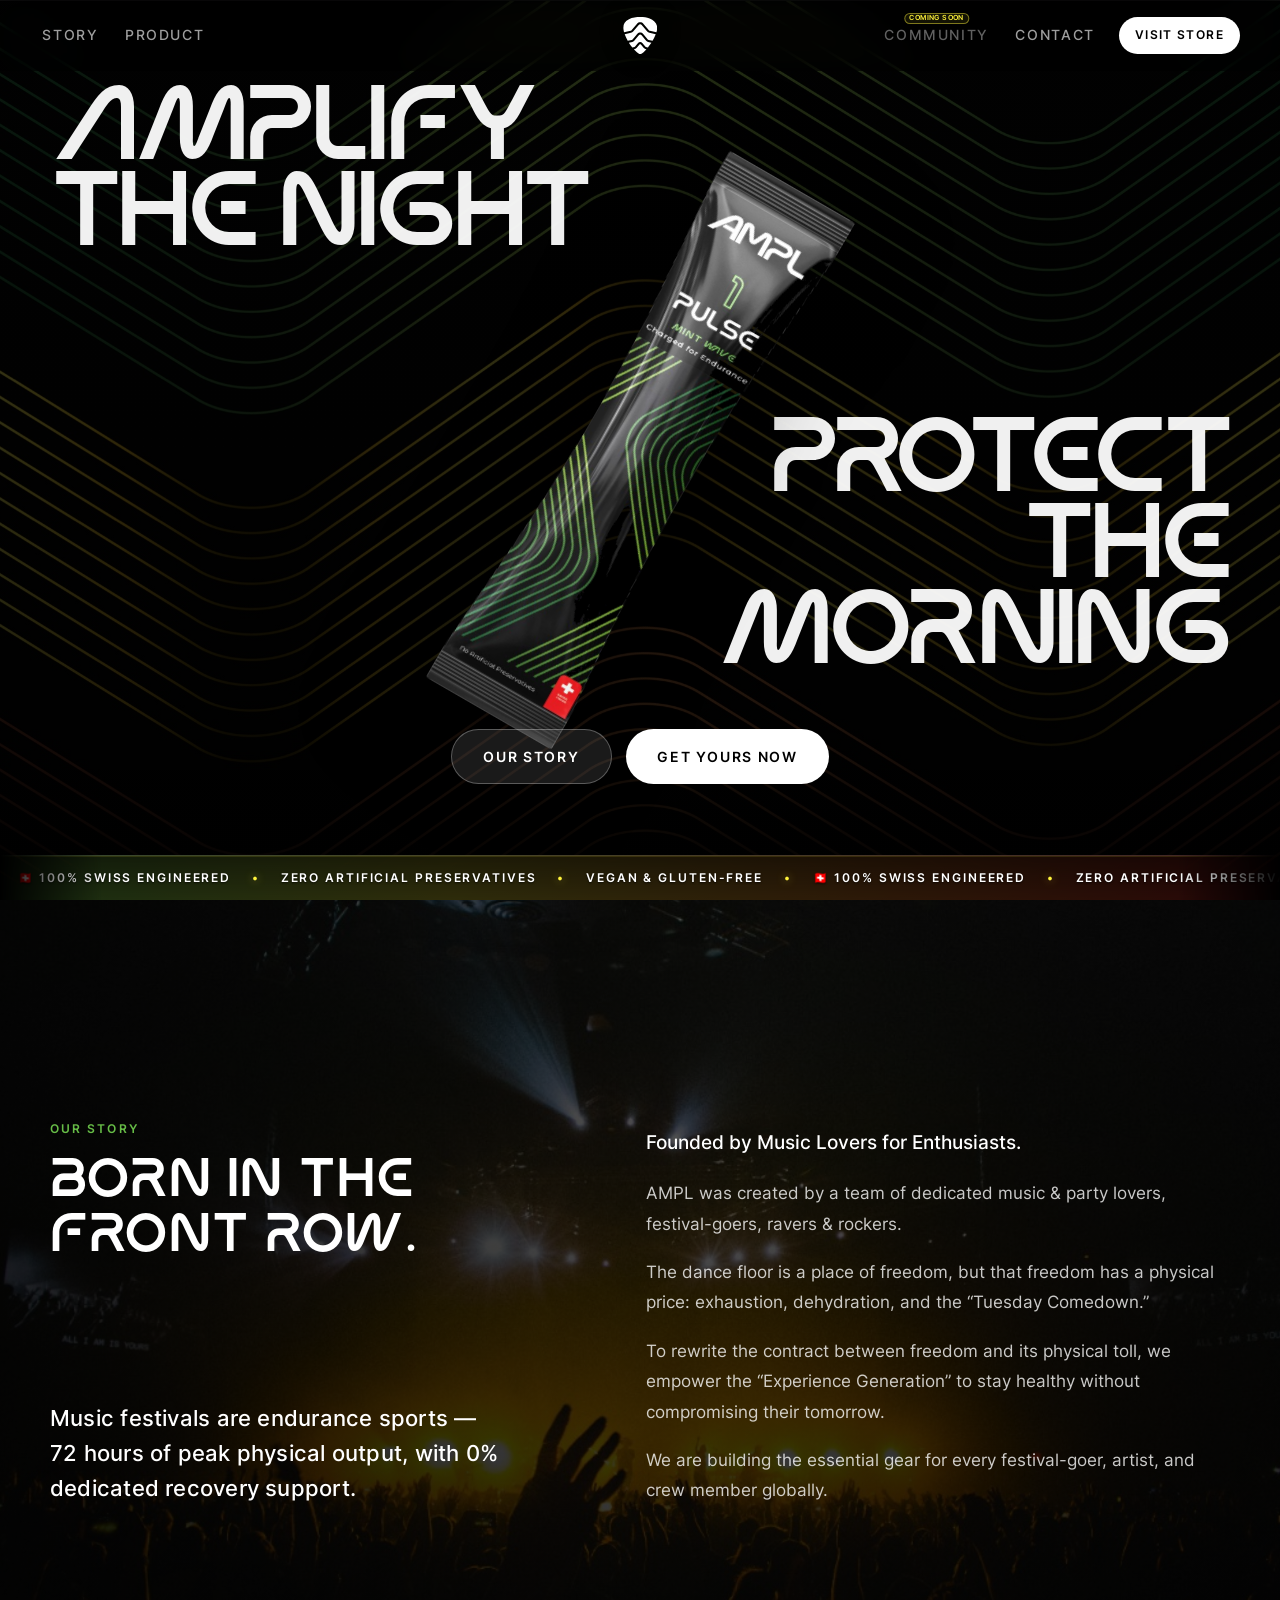
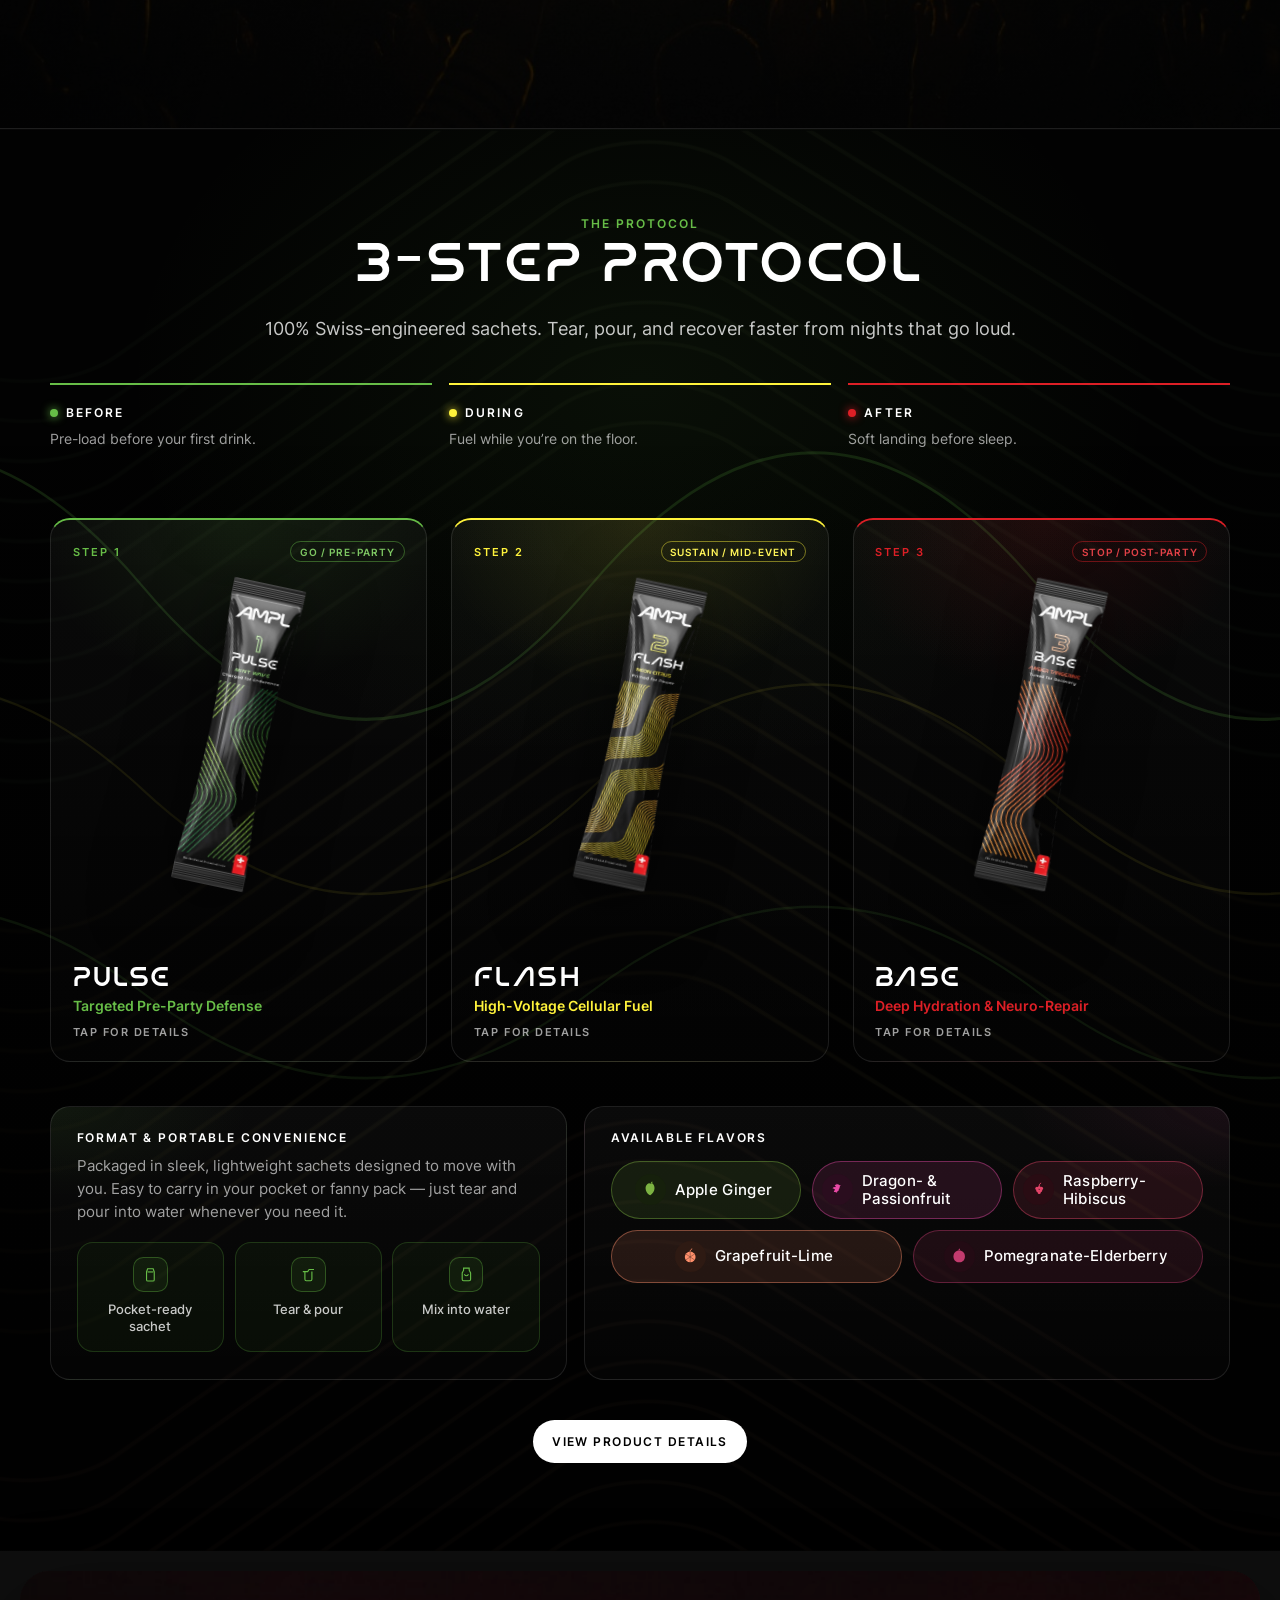
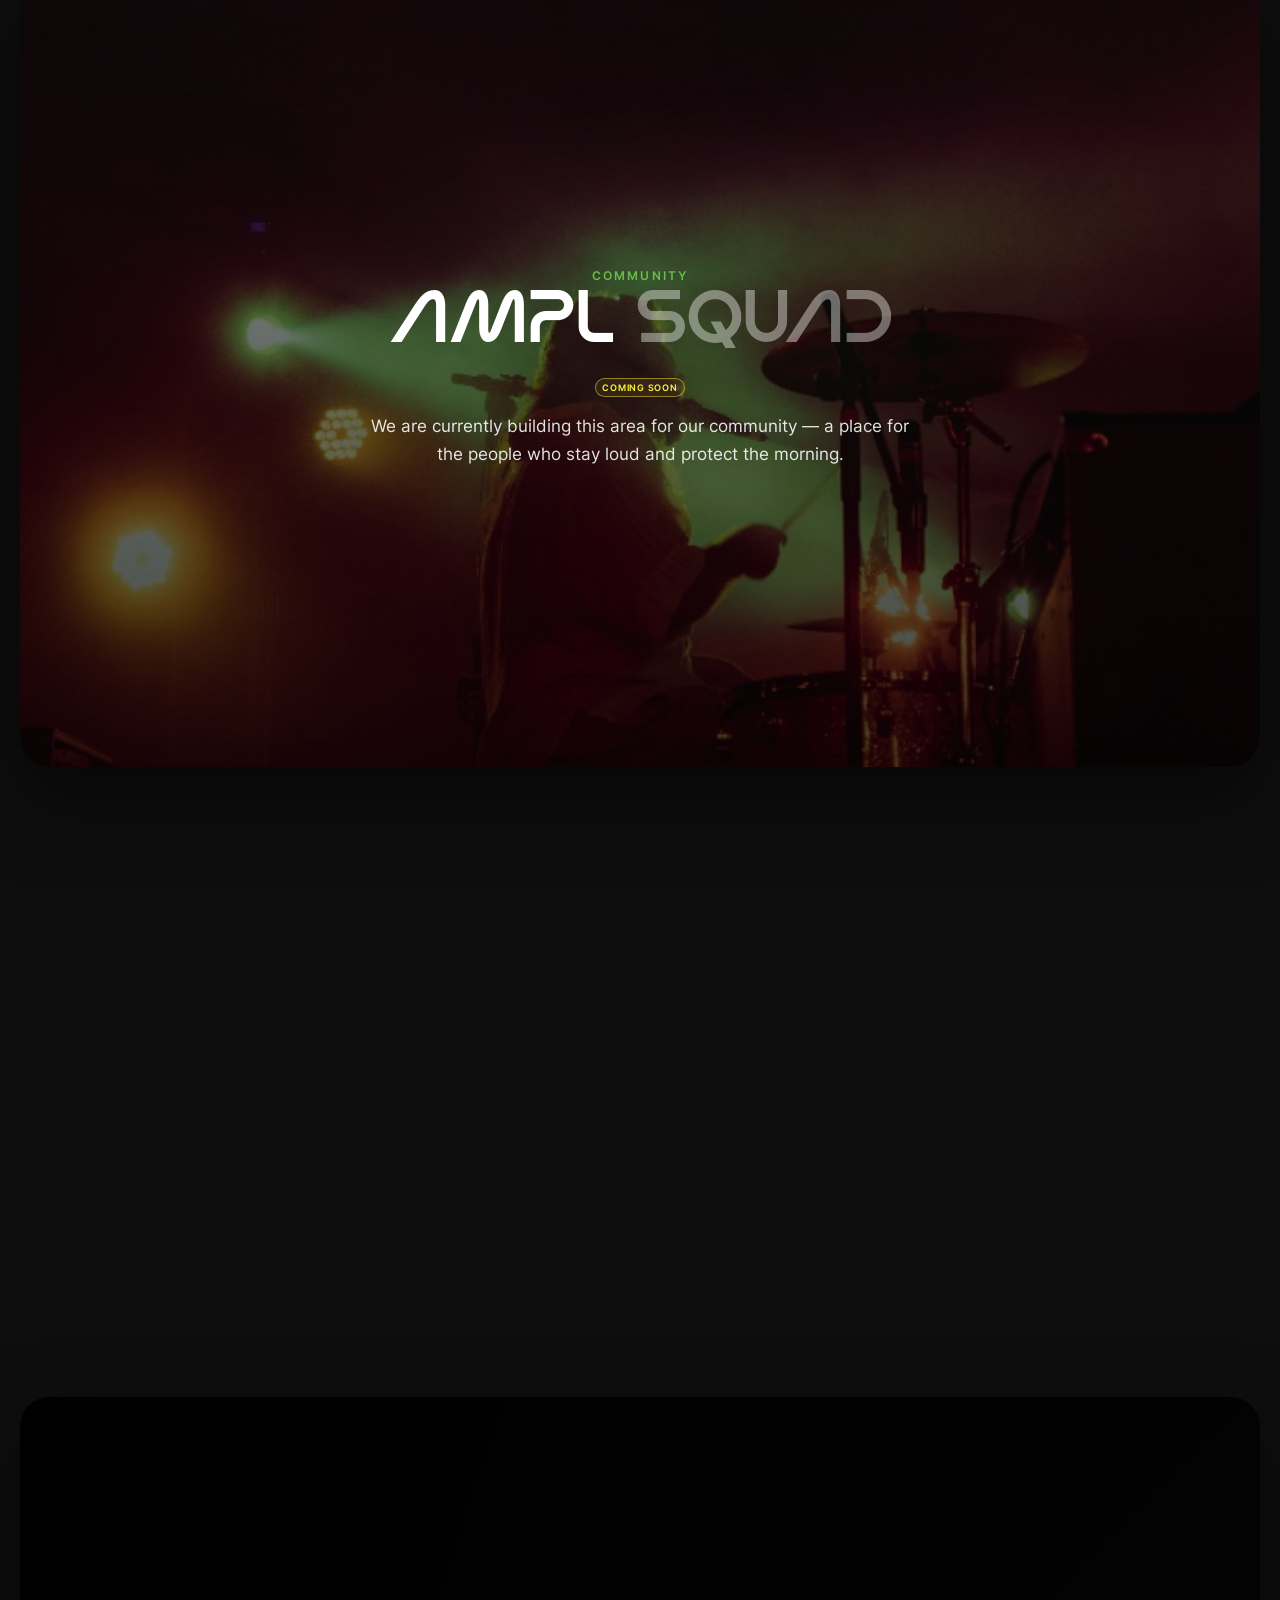
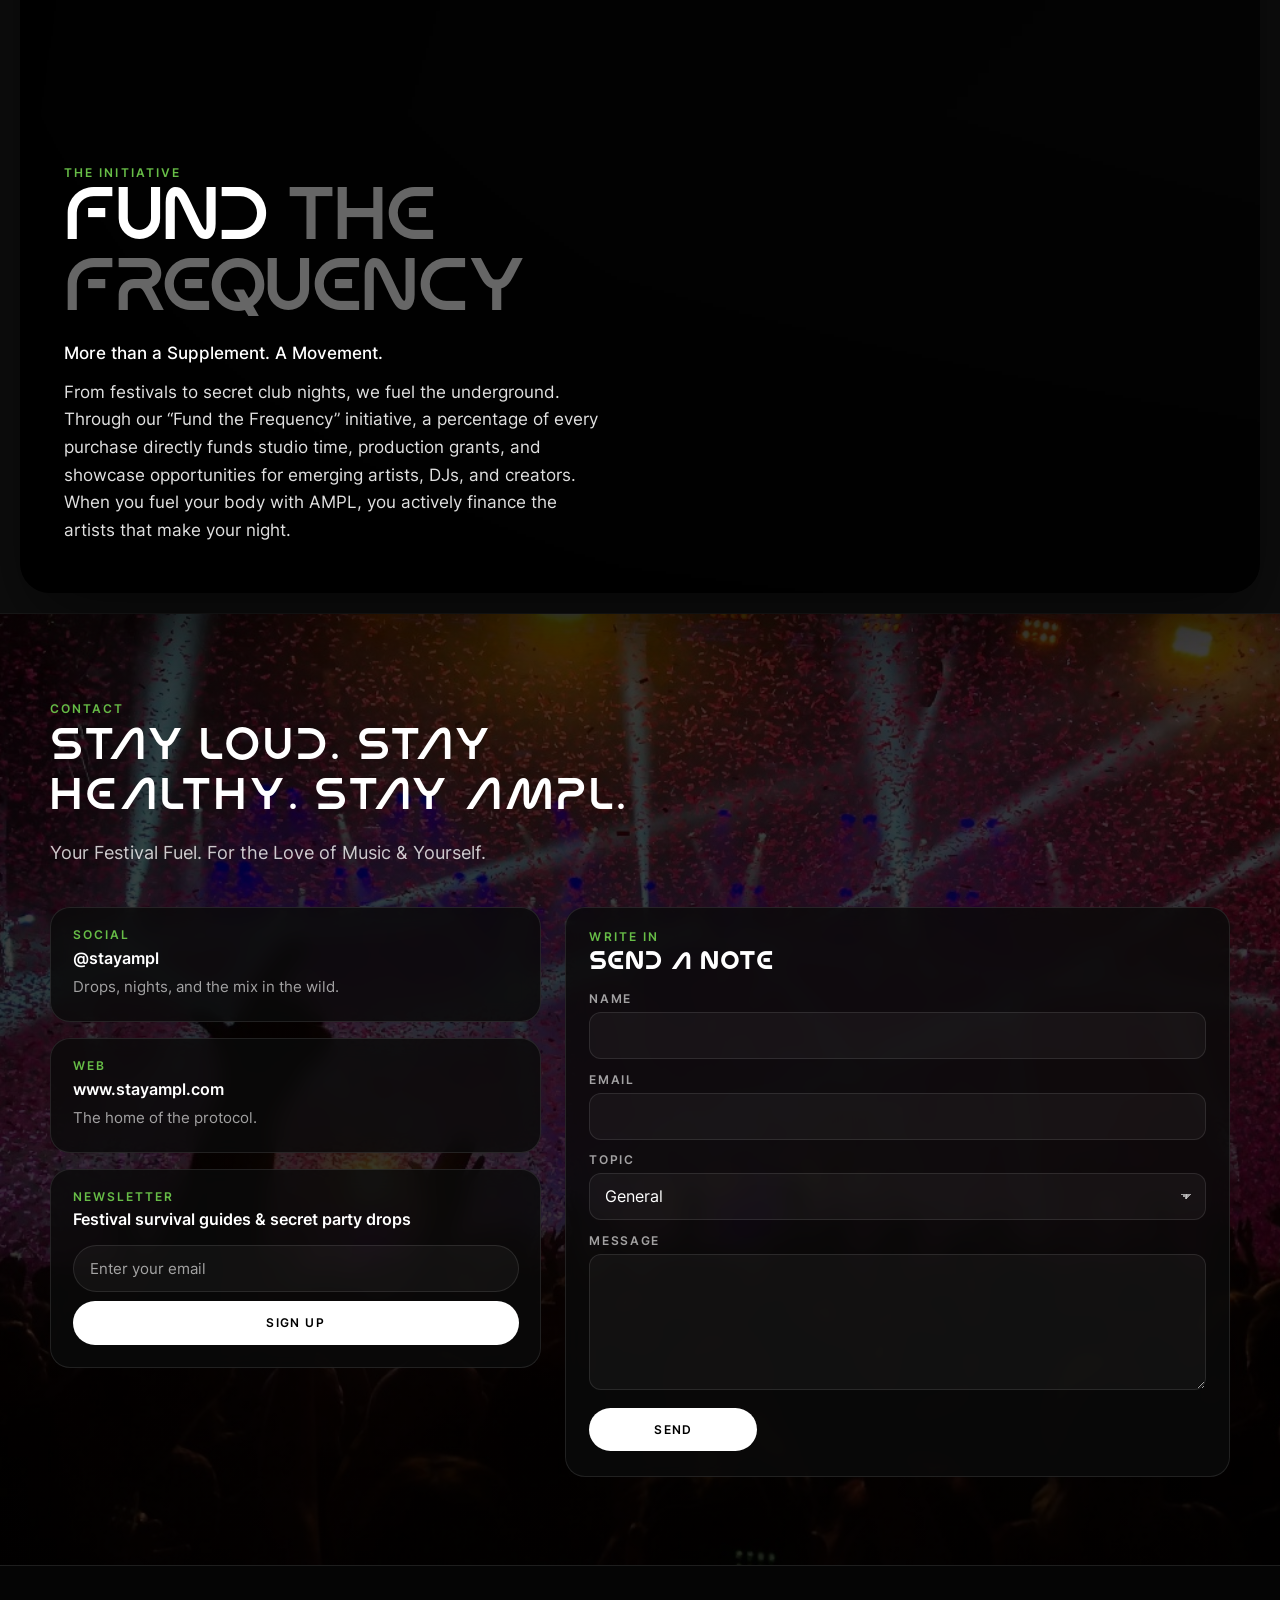
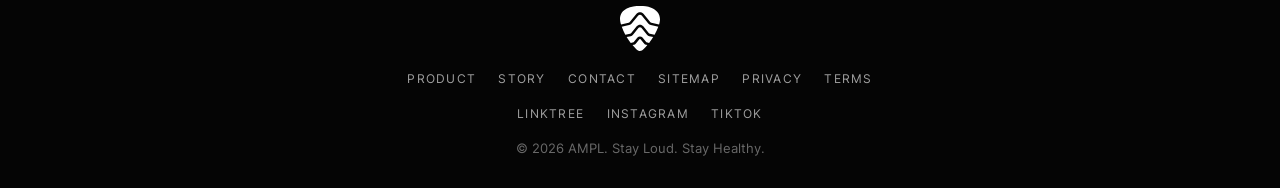
==== index.html @ 62b037e4 "Ship homepage polish: sticky Community/Fund cards, protocol tap-flip, and contact type fixes. Adds c" ====
<!DOCTYPE html>
<html lang="en">
  <head>
    <meta charset="UTF-8" />
    <meta name="viewport" content="width=device-width, initial-scale=1" />
    <title>AMPL — Stay Loud. Stay Healthy.</title>
    <meta
      name="description"
      content="AMPL — Stay Loud. Stay Healthy. Enjoy the Moment, Protect Your Morning. Functional recovery for nights that go loud."
    />
    <link rel="icon" href="images/logomark-white.svg" type="image/svg+xml" />
    <link rel="stylesheet" href="css/style.css?v=story-taller" />
  </head>
  <body>
    <a class="skip-link" href="#main">Skip to content</a>

    <header class="site-header">
      <div class="nav-shell">
        <a class="nav-logo" href="index.html" aria-label="AMPL home">
          <img src="images/logomark-white.svg" alt="AMPL" width="40" height="40" />
        </a>

        <button
          class="nav-toggle"
          type="button"
          aria-expanded="false"
          aria-controls="site-nav"
          aria-label="Open menu"
        >
          <span></span>
          <span></span>
        </button>

        <nav id="site-nav" class="site-nav" aria-label="Primary">
          <div class="nav-group nav-group-left">
            <a class="nav-link" href="index.html#story">Story</a>
            <a class="nav-link" href="product.html">Product</a>
          </div>
          <div class="nav-group nav-group-right">
            <span class="nav-link is-disabled" aria-disabled="true" title="Coming soon">
              <span class="tag-soon">Coming soon</span>
              Community
            </span>
            <a class="nav-link" href="#contact">Contact</a>
            <a class="nav-cta" href="product.html">Visit Store</a>
          </div>
        </nav>
      </div>
    </header>

    <main id="main">
      <section class="hero" aria-labelledby="hero-title">
        <div class="hero-bg" aria-hidden="true"></div>
        <h1 id="hero-title" class="hero-type">
          <span class="hero-type-tl">
            <span>Amplify</span>
            <span>the night</span>
          </span>
          <span class="hero-type-br">
            <span>Protect</span>
            <span>the</span>
            <span>morning</span>
          </span>
        </h1>
        <div class="hero-visual" aria-hidden="true">
          <div class="hero-sachet-stack">
            <img
              class="hero-sachet is-active"
              src="images/hero-kv.png"
              alt=""
              width="223"
              height="938"
            />
            <img
              class="hero-sachet"
              src="images/hero-kv2.png"
              alt=""
              width="231"
              height="959"
            />
            <img
              class="hero-sachet"
              src="images/hero-kv3.png"
              alt=""
              width="232"
              height="964"
            />
          </div>
        </div>
        <div class="hero-inner">
          <div class="hero-content">
            <div class="hero-actions">
              <a class="btn btn-ghost" href="#story">Our story</a>
              <a class="btn btn-primary" href="product.html">Get yours now</a>
            </div>
          </div>
        </div>
        <div class="hero-marquee">
          <p class="visually-hidden">100% Swiss Engineered, Zero artificial preservatives, Vegan &amp; Gluten-Free.</p>
          <div class="hero-marquee-track" aria-hidden="true">
            <div class="hero-marquee-group">
              <span>🇨🇭 100% Swiss Engineered</span><span class="hero-marquee-dot">•</span>
              <span>Zero artificial preservatives</span><span class="hero-marquee-dot">•</span>
              <span>Vegan &amp; Gluten-Free</span><span class="hero-marquee-dot">•</span>
              <span>🇨🇭 100% Swiss Engineered</span><span class="hero-marquee-dot">•</span>
              <span>Zero artificial preservatives</span><span class="hero-marquee-dot">•</span>
              <span>Vegan &amp; Gluten-Free</span><span class="hero-marquee-dot">•</span>
            </div>
            <div class="hero-marquee-group">
              <span>🇨🇭 100% Swiss Engineered</span><span class="hero-marquee-dot">•</span>
              <span>Zero artificial preservatives</span><span class="hero-marquee-dot">•</span>
              <span>Vegan &amp; Gluten-Free</span><span class="hero-marquee-dot">•</span>
              <span>🇨🇭 100% Swiss Engineered</span><span class="hero-marquee-dot">•</span>
              <span>Zero artificial preservatives</span><span class="hero-marquee-dot">•</span>
              <span>Vegan &amp; Gluten-Free</span><span class="hero-marquee-dot">•</span>
            </div>
          </div>
        </div>
      </section>

      <section id="story" class="section story has-photo" aria-labelledby="story-title">
        <div class="section-inner story-frame">
          <div class="story-intro">
            <p class="eyebrow">Our story</p>
            <h2 id="story-title" class="story-title">Born in the<br />front row.</h2>
            <p class="story-statement">
              Music festivals are endurance sports —<br />
              72 hours of peak physical output, with 0% dedicated recovery support.
            </p>
          </div>

          <div class="story-copy">
            <p class="story-lead">Founded by Music Lovers for Enthusiasts.</p>
            <p>
              AMPL was created by a team of dedicated music &amp; party lovers, festival-goers,
              ravers &amp; rockers.
            </p>
            <p>
              The dance floor is a place of freedom, but that freedom has a physical price:
              exhaustion, dehydration, and the “Tuesday Comedown.”
            </p>
            <p>
              To rewrite the contract between freedom and its physical toll, we empower the
              “Experience Generation” to stay healthy without compromising their tomorrow.
            </p>
            <p>
              We are building the essential gear for every festival-goer, artist, and crew member
              globally.
            </p>
          </div>
        </div>
      </section>

      <section id="products" class="section products" aria-labelledby="products-title">
        <div class="section-inner">
          <div class="section-head">
            <p class="eyebrow">The protocol</p>
            <h2 id="products-title" class="section-title">3-Step Protocol</h2>
            <p class="section-body">
              100% Swiss-engineered sachets. Tear, pour, and recover faster from nights that go&nbsp;loud.
            </p>
          </div>

          <ol class="protocol-timeline" aria-label="Protocol timing">
            <li class="is-pulse">
              <span class="protocol-when">Before</span>
              <p>Pre-load before your first drink.</p>
            </li>
            <li class="is-flash">
              <span class="protocol-when">During</span>
              <p>Fuel while you’re on the floor.</p>
            </li>
            <li class="is-base">
              <span class="protocol-when">After</span>
              <p>Soft landing before sleep.</p>
            </li>
          </ol>

          <ul class="protocol-grid">
            <li class="protocol-card is-pulse">
              <div class="protocol-flip">
                <div class="protocol-face protocol-face-front">
                  <div class="protocol-card-top">
                    <span class="protocol-step">Step 1</span>
                    <span class="protocol-status">Go / Pre-party</span>
                  </div>
                  <img src="images/hero-kv.png" alt="" width="223" height="938" />
                  <h3>Pulse</h3>
                  <p class="protocol-function">Targeted Pre-Party Defense</p>
                  <p class="protocol-flip-hint">Tap for details</p>
                </div>
                <div class="protocol-face protocol-face-back">
                  <div class="protocol-card-top">
                    <span class="protocol-step">Step 1</span>
                    <span class="protocol-status">Pulse</span>
                  </div>
                  <dl class="protocol-specs">
                    <div>
                      <dt>Hero ingredients</dt>
                      <dd>DHM (Hovenia Dulcis), Korean Pear Extract, Zinc Picolinate</dd>
                    </div>
                    <div>
                      <dt>Key benefit</dt>
                      <dd>Shields the liver and accelerates toxin breakdown</dd>
                    </div>
                  </dl>
                  <a class="btn btn-ghost protocol-face-cta" href="product.html#pulse">View Pulse</a>
                </div>
              </div>
            </li>
            <li class="protocol-card is-flash">
              <div class="protocol-flip">
                <div class="protocol-face protocol-face-front">
                  <div class="protocol-card-top">
                    <span class="protocol-step">Step 2</span>
                    <span class="protocol-status">Sustain / Mid-event</span>
                  </div>
                  <img src="images/hero-kv2.png" alt="" width="231" height="959" />
                  <h3>Flash</h3>
                  <p class="protocol-function">High-Voltage Cellular Fuel</p>
                  <p class="protocol-flip-hint">Tap for details</p>
                </div>
                <div class="protocol-face protocol-face-back">
                  <div class="protocol-card-top">
                    <span class="protocol-step">Step 2</span>
                    <span class="protocol-status">Flash</span>
                  </div>
                  <dl class="protocol-specs">
                    <div>
                      <dt>Hero ingredients</dt>
                      <dd>B-Complex (B1, B3, B6, B12), Green Tea Extract, Cellular Hydration</dd>
                    </div>
                    <div>
                      <dt>Key benefit</dt>
                      <dd>Clean mental focus and sustained stamina without a caffeine crash</dd>
                    </div>
                  </dl>
                  <a class="btn btn-ghost protocol-face-cta" href="product.html#flash">View Flash</a>
                </div>
              </div>
            </li>
            <li class="protocol-card is-base">
              <div class="protocol-flip">
                <div class="protocol-face protocol-face-front">
                  <div class="protocol-card-top">
                    <span class="protocol-step">Step 3</span>
                    <span class="protocol-status">Stop / Post-party</span>
                  </div>
                  <img src="images/hero-kv3.png" alt="" width="232" height="964" />
                  <h3>Base</h3>
                  <p class="protocol-function">Deep Hydration &amp; Neuro-Repair</p>
                  <p class="protocol-flip-hint">Tap for details</p>
                </div>
                <div class="protocol-face protocol-face-back">
                  <div class="protocol-card-top">
                    <span class="protocol-step">Step 3</span>
                    <span class="protocol-status">Base</span>
                  </div>
                  <dl class="protocol-specs">
                    <div>
                      <dt>Hero ingredients</dt>
                      <dd>Full Electrolyte Matrix (Sodium, Potassium, Magnesium, Calcium)</dd>
                    </div>
                    <div>
                      <dt>Key benefit</dt>
                      <dd>Restores fluid balance and neurochemistry to eliminate the comedown</dd>
                    </div>
                  </dl>
                  <a class="btn btn-ghost protocol-face-cta" href="product.html#base">View Base</a>
                </div>
              </div>
            </li>
          </ul>

          <div class="protocol-extras">
            <div class="protocol-format">
              <h3>Format &amp; portable convenience</h3>
              <p>
                Packaged in sleek, lightweight sachets designed to move with you. Easy to carry in
                your pocket or fanny pack — just tear and pour into water whenever you need it.
              </p>
              <ul class="protocol-format-points" aria-label="How to use">
                <li>
                  <span class="protocol-format-icon" aria-hidden="true">
                    <svg viewBox="0 0 24 24" fill="none" stroke="currentColor" stroke-width="1.6">
                      <path d="M8 4h8l1.5 4.5v11a2 2 0 0 1-2 2h-7a2 2 0 0 1-2-2V8.5L8 4Z" />
                      <path d="M8 8.5h8" />
                    </svg>
                  </span>
                  Pocket-ready sachet
                </li>
                <li>
                  <span class="protocol-format-icon" aria-hidden="true">
                    <svg viewBox="0 0 24 24" fill="none" stroke="currentColor" stroke-width="1.6">
                      <path d="M4 8h7l2-3h7" />
                      <path d="M7 8v11a2 2 0 0 0 2 2h6a2 2 0 0 0 2-2V8" />
                    </svg>
                  </span>
                  Tear &amp; pour
                </li>
                <li>
                  <span class="protocol-format-icon" aria-hidden="true">
                    <svg viewBox="0 0 24 24" fill="none" stroke="currentColor" stroke-width="1.6">
                      <path d="M8 3h8v3l2 4v9a2 2 0 0 1-2 2H8a2 2 0 0 1-2-2v-9l2-4V3Z" />
                      <path d="M9 12c1.2 1.4 2.4 2 3 2s1.8-.6 3-2" />
                    </svg>
                  </span>
                  Mix into water
                </li>
              </ul>
            </div>
            <div class="protocol-flavor-panel">
              <h3>Available flavors</h3>
              <ul class="protocol-flavors">
                <li class="flavor-apple">
                  <span class="flavor-icon" aria-hidden="true">
                    <svg viewBox="0 0 24 24" fill="currentColor"><path d="M12.4 4.2c.4-1.1 1.3-2 2.4-2.3-.1 1.3-.7 2.5-1.7 3.3C11.4 3.9 9.7 4 8.4 5.1 6.7 6.5 5.8 8.8 6 11.3c.3 3.4 2.4 6.7 5.1 8.4.3.2.7.3 1 .1 2.9-1.6 5.2-5 5.5-8.5.3-2.8-.7-5.3-2.6-6.8-1.1-.9-2.3-1.2-2.6-.3Z"/><path d="M12.2 5.1c.6-1.4 1.8-2.4 3.3-2.8-.5 1.6-1.5 2.9-3 3.6-.1-.3-.2-.5-.3-.8Z" opacity=".55"/></svg>
                  </span>
                  Apple Ginger
                </li>
                <li class="flavor-dragon">
                  <span class="flavor-icon" aria-hidden="true">
                    <svg viewBox="0 0 24 24" fill="currentColor"><path d="M12 4.2c-1.2 1.3-2 2.2-3.4 2.6 1 .8 1.6 1.6 1.8 2.7C8.6 9 7 9.4 5.8 10.8c1.4.2 2.6.8 3.4 1.9-.9.8-1.5 1.8-1.6 3.1 1.5-.4 2.7-.2 3.9.7.4-1.3 1.2-2.2 2.5-2.8-.2-1.3.2-2.4 1.2-3.4-.1-1.4.4-2.5 1.6-3.4-1.5.1-2.8-.4-4-1.7-.4.7-1 .9-1.8.9Z"/><circle cx="10.4" cy="12.2" r=".7"/><circle cx="12.6" cy="11" r=".6"/><circle cx="11.6" cy="13.8" r=".55"/></svg>
                  </span>
                  Dragon- &amp; Passionfruit
                </li>
                <li class="flavor-raspberry">
                  <span class="flavor-icon" aria-hidden="true">
                    <svg viewBox="0 0 24 24" fill="currentColor"><circle cx="9" cy="11" r="2.1"/><circle cx="12" cy="9.8" r="2.1"/><circle cx="15" cy="11" r="2.1"/><circle cx="10.2" cy="13.8" r="2.1"/><circle cx="13.8" cy="13.8" r="2.1"/><circle cx="12" cy="16.2" r="2"/><path d="M12 7.4c0-1.4.8-2.6 2-3.2" fill="none" stroke="currentColor" stroke-width="1.3" stroke-linecap="round"/></svg>
                  </span>
                  Raspberry-Hibiscus
                </li>
                <li class="flavor-citrus">
                  <span class="flavor-icon" aria-hidden="true">
                    <svg viewBox="0 0 24 24" fill="currentColor"><circle cx="12" cy="13" r="7"/><path d="M12 6v14M6.4 9.2 17.6 16.8M17.6 9.2 6.4 16.8" fill="none" stroke="#0a0a0a" stroke-width="1.2" opacity=".35"/><path d="M12 5.2c.2-1.2 1-2.1 2.1-2.5" fill="none" stroke="currentColor" stroke-width="1.3" stroke-linecap="round"/></svg>
                  </span>
                  Grapefruit-Lime
                </li>
                <li class="flavor-pomegranate">
                  <span class="flavor-icon" aria-hidden="true">
                    <svg viewBox="0 0 24 24" fill="currentColor"><path d="M12 4.5c-4.4 0-7.5 3.3-7.5 7.8 0 4.1 2.7 7.7 7.5 7.7s7.5-3.6 7.5-7.7c0-4.5-3.1-7.8-7.5-7.8Z"/><path d="M10.8 4.2c.3-1.2 1.1-2.1 2.3-2.4.1 1.1-.2 2.1-.9 2.8"/><circle cx="10" cy="12.2" r="1.1"/><circle cx="13.6" cy="11.4" r="1.05"/><circle cx="12.2" cy="14.6" r="1.1"/></svg>
                  </span>
                  Pomegranate-Elderberry
                </li>
              </ul>
            </div>
          </div>

          <div class="section-actions">
            <a class="btn btn-primary" href="product.html">View product details</a>
          </div>
        </div>
      </section>

      <div class="stack-band">
        <section id="community" class="stack-card squad has-photo" aria-labelledby="squad-title">
          <div class="stack-card-inner">
            <p class="eyebrow">Community</p>
            <h2 id="squad-title" class="section-title stack-card-title">
              AMPL <span>Squad</span>
            </h2>
            <span class="tag-soon squad-tag">Coming soon</span>
            <p class="stack-card-copy">
              We are currently building this area for our community — a place for the people who
              stay loud and protect the morning.
            </p>
          </div>
        </section>
        <div class="stack-spacer" aria-hidden="true"></div>

        <section id="fund" class="stack-card fund has-video" aria-labelledby="fund-title">
          <div class="fund-media" aria-hidden="true">
            <video class="fund-video" autoplay muted loop playsinline preload="metadata">
              <source src="videos/fund-frequency.mp4" type="video/mp4" />
            </video>
          </div>
          <div class="stack-card-inner">
            <p class="eyebrow">The initiative</p>
            <h2 id="fund-title" class="section-title stack-card-title">
              Fund <span>the Frequency</span>
            </h2>
            <p class="fund-sub">More than a Supplement. A Movement.</p>
            <p class="stack-card-copy">
              From festivals to secret club nights, we fuel the underground. Through our
              &ldquo;Fund the Frequency&rdquo; initiative, a percentage of every purchase directly funds
              studio time, production grants, and showcase opportunities for emerging artists, DJs,
              and creators. When you fuel your body with AMPL, you actively finance the artists that
              make your night.
            </p>
          </div>
        </section>
      </div>

      <section id="contact" class="section contact has-photo" aria-labelledby="contact-title">
        <div class="section-inner">
          <div class="section-head">
            <p class="eyebrow">Contact</p>
            <h2 id="contact-title" class="section-title">Stay Loud. Stay Healthy. Stay AMPL.</h2>
            <p class="section-body">Your Festival Fuel. For the Love of Music &amp; Yourself.</p>
          </div>
          <div class="contact-layout">
            <div class="contact-channels">
              <a
                class="brand-card"
                href="https://www.instagram.com/stayampl"
                target="_blank"
                rel="noopener noreferrer"
              >
                <p class="eyebrow">Social</p>
                <h3>@stayampl</h3>
                <p>Drops, nights, and the mix in the wild.</p>
              </a>
              <a class="brand-card" href="https://www.stayampl.com">
                <p class="eyebrow">Web</p>
                <h3>www.stayampl.com</h3>
                <p>The home of the protocol.</p>
              </a>
              <form class="newsletter" id="newsletter-form" novalidate>
                <div class="newsletter-copy">
                  <p class="eyebrow">Newsletter</p>
                  <h3>Festival survival guides &amp; secret party drops</h3>
                </div>
                <div class="newsletter-row">
                  <label class="visually-hidden" for="newsletter-email">Email</label>
                  <input
                    id="newsletter-email"
                    name="email"
                    type="email"
                    autocomplete="email"
                    placeholder="Enter your email"
                    required
                  />
                  <button class="btn btn-primary" type="submit">Sign up</button>
                </div>
                <p class="form-status" role="status" aria-live="polite" hidden></p>
              </form>
            </div>
            <form class="contact-form" id="contact-form" novalidate>
              <p class="eyebrow">Write in</p>
              <h3>Send a note</h3>
              <div class="field">
                <label for="contact-name">Name</label>
                <input id="contact-name" name="name" type="text" autocomplete="name" required />
              </div>
              <div class="field">
                <label for="contact-email">Email</label>
                <input id="contact-email" name="email" type="email" autocomplete="email" required />
              </div>
              <div class="field">
                <label for="contact-topic">Topic</label>
                <select id="contact-topic" name="topic">
                  <option value="General">General</option>
                  <option value="Press">Press</option>
                  <option value="Partnerships">Partnerships</option>
                  <option value="Other">Other</option>
                </select>
              </div>
              <div class="field">
                <label for="contact-message">Message</label>
                <textarea id="contact-message" name="message" rows="5" required></textarea>
              </div>
              <button class="btn btn-primary" type="submit">Send</button>
              <p class="form-status" role="status" aria-live="polite" hidden></p>
            </form>
          </div>
        </div>
      </section>
    </main>

    <footer class="site-footer">
      <div class="footer-inner">
        <a class="footer-logo" href="index.html" aria-label="AMPL home">
          <img src="images/logomark-white.svg" alt="AMPL" width="40" height="45" />
        </a>
        <nav class="footer-nav" aria-label="Footer">
          <a href="product.html">Product</a>
          <a href="index.html#story">Story</a>
          <a href="index.html#contact">Contact</a>
          <a href="sitemap.html">Sitemap</a>
          <a href="legal.html#privacy">Privacy</a>
          <a href="legal.html#terms">Terms</a>
        </nav>
        <nav class="footer-social" aria-label="Social">
          <a href="https://linktr.ee/stayampl" target="_blank" rel="noopener noreferrer">Linktree</a>
          <a href="https://www.instagram.com/stayampl" target="_blank" rel="noopener noreferrer">Instagram</a>
          <a href="https://www.tiktok.com/@stayampl" target="_blank" rel="noopener noreferrer">TikTok</a>
        </nav>
        <p class="footer-copy">&copy; <span data-year></span> AMPL. Stay Loud. Stay Healthy.</p>
      </div>
    </footer>

    <script src="js/main.js?v=protocol-tap" defer></script>
  </body>
</html>
---- css/style.css ----
@font-face {
  font-family: "Moon Walk";
  src: url("../fonts/MoonWalk.otf") format("opentype");
  font-weight: 400;
  font-style: normal;
  font-display: swap;
}

@font-face {
  font-family: "Inter";
  src: url("../fonts/Inter-Regular.ttf") format("truetype");
  font-weight: 400;
  font-style: normal;
  font-display: swap;
}

@font-face {
  font-family: "Inter";
  src: url("../fonts/Inter-Medium.ttf") format("truetype");
  font-weight: 500;
  font-style: normal;
  font-display: swap;
}

@font-face {
  font-family: "Inter";
  src: url("../fonts/Inter-SemiBold.ttf") format("truetype");
  font-weight: 600;
  font-style: normal;
  font-display: swap;
}

:root {
  --bg: #000000;
  --bg-elevated: #0a0a0a;
  --fg: #ffffff;
  --fg-muted: rgba(255, 255, 255, 0.62);
  --fg-soft: rgba(255, 255, 255, 0.78);
  --line: rgba(255, 255, 255, 0.1);
  --green-deep: #00674f;
  --green: #67bd47;
  --yellow-deep: #b59410;
  --yellow: #fff33b;
  --red: #dd1f26;
  --orange: #dd8326;
  --pulse: #67bd47;
  --flash: #fff33b;
  --base: #dd8326;
  --font-display: "Moon Walk", "Arial Narrow", sans-serif;
  --font-body: "Inter", system-ui, sans-serif;
  --header-h: 4.5rem;
  --radius: 1.25rem;
  --shadow: 0 18px 48px rgba(0, 0, 0, 0.45);
}

*,
*::before,
*::after {
  box-sizing: border-box;
  margin: 0;
  padding: 0;
}

html {
  scroll-behavior: smooth;
  color-scheme: dark;
}

html,
body {
  max-width: 100vw;
  /* clip avoids creating a scroll containment that breaks position:sticky */
  overflow-x: clip;
}

body {
  min-height: 100%;
  color: var(--fg);
  background: var(--bg);
  font-family: var(--font-body);
  -webkit-font-smoothing: antialiased;
  -moz-osx-font-smoothing: grayscale;
}

body.nav-open {
  overflow: hidden;
}

.cursor-spotlight {
  position: fixed;
  inset: 0;
  z-index: 40;
  pointer-events: none;
  opacity: 0;
  background: radial-gradient(
    520px circle at var(--spot-x, 50%) var(--spot-y, 50%),
    rgba(255, 255, 255, 0.07),
    rgba(255, 255, 255, 0.025) 35%,
    transparent 70%
  );
  mix-blend-mode: screen;
  transition: opacity 0.4s ease;
}

.cursor-spotlight.is-on {
  opacity: 1;
}

body.nav-open::after {
  content: "";
  position: fixed;
  inset: 0;
  z-index: 45;
  background: rgba(0, 0, 0, 0.45);
}

img {
  display: block;
  max-width: 100%;
  height: auto;
}

a {
  color: inherit;
  text-decoration: none;
}

ul,
ol {
  list-style: none;
}

button {
  font: inherit;
  color: inherit;
  background: none;
  border: 0;
  cursor: pointer;
}

.skip-link {
  position: absolute;
  left: 1rem;
  top: -4rem;
  z-index: 100;
  padding: 0.7rem 1rem;
  background: var(--fg);
  color: var(--bg);
  font-size: 0.85rem;
  font-weight: 600;
}

.skip-link:focus {
  top: 1rem;
}

.visually-hidden {
  position: absolute;
  width: 1px;
  height: 1px;
  overflow: hidden;
  clip-path: inset(50%);
  white-space: nowrap;
}

.site-header {
  position: sticky;
  top: 0;
  z-index: 50;
  height: var(--header-h);
  border-bottom: 1px solid transparent;
  transition: border-color 0.25s ease;
}

.site-header::before {
  content: "";
  position: absolute;
  inset: 0;
  z-index: -1;
  pointer-events: none;
  background: rgba(0, 0, 0, 0.35);
  backdrop-filter: blur(16px);
  -webkit-backdrop-filter: blur(16px);
  transition: background 0.25s ease;
}

.site-header.is-scrolled {
  border-bottom-color: var(--line);
}

.site-header.is-scrolled::before {
  background: rgba(0, 0, 0, 0.82);
}

.nav-shell {
  position: relative;
  display: flex;
  align-items: center;
  justify-content: space-between;
  gap: 1rem;
  width: 100%;
  height: 100%;
  padding-inline: 2.5rem;
}

.nav-logo {
  position: absolute;
  top: 50%;
  left: 50%;
  z-index: 1;
  transform: translate(-50%, -50%);
}

.nav-logo img {
  width: 2.1rem;
  height: auto;
  filter: drop-shadow(0 2px 12px rgba(0, 0, 0, 0.4));
}

.nav-toggle {
  display: none;
  width: 2.5rem;
  height: 2.5rem;
  position: relative;
  z-index: 60;
}

.nav-toggle span {
  display: block;
  width: 1.25rem;
  height: 1.5px;
  margin: 0.28rem auto;
  background: var(--fg);
  transition: transform 0.25s ease, opacity 0.2s ease;
}

.nav-toggle[aria-expanded="true"] span:first-child {
  transform: translateY(5px) rotate(45deg);
}

.nav-toggle[aria-expanded="true"] span:last-child {
  transform: translateY(-5px) rotate(-45deg);
}

.site-nav {
  display: flex;
  align-items: center;
  justify-content: space-between;
  width: 100%;
}

.nav-group {
  display: flex;
  align-items: center;
  gap: 0.35rem 1.35rem;
}

.nav-link {
  display: inline-flex;
  align-items: center;
  gap: 0.45rem;
  padding: 0.45rem 0.15rem;
  font-size: 0.85rem;
  font-weight: 500;
  letter-spacing: 0.12em;
  text-transform: uppercase;
  color: var(--fg-muted);
  transition: color 0.2s ease;
}

.nav-link.is-active,
.nav-link:hover {
  color: var(--fg);
}

.nav-link.is-disabled {
  color: rgba(255, 255, 255, 0.38);
  cursor: not-allowed;
  pointer-events: none;
  user-select: none;
}

.tag-soon {
  display: inline-flex;
  align-items: center;
  padding: 0.18rem 0.42rem;
  border: 1px solid rgba(255, 243, 59, 0.45);
  border-radius: 999px;
  background: rgba(255, 243, 59, 0.08);
  color: var(--yellow);
  font-size: 0.58rem;
  font-weight: 600;
  letter-spacing: 0.08em;
  text-transform: uppercase;
  white-space: nowrap;
}

.site-nav .nav-link.is-disabled {
  position: relative;
}

.site-nav .tag-soon {
  position: absolute;
  left: 50%;
  bottom: calc(100% - 0.2rem);
  transform: translateX(-50%);
  padding: 0.06rem 0.28rem;
  font-size: 0.42rem;
  letter-spacing: 0.06em;
  line-height: 1;
}

.nav-cta,
.btn {
  display: inline-flex;
  align-items: center;
  justify-content: center;
  min-height: 2.7rem;
  padding: 0.7rem 1.2rem;
  border-radius: 999px;
  font-size: 0.75rem;
  font-weight: 600;
  letter-spacing: 0.12em;
  text-transform: uppercase;
  transition: transform 0.2s ease, background 0.2s ease, color 0.2s ease, border-color 0.2s ease;
}

.nav-cta,
.btn-primary {
  background: var(--fg);
  color: var(--bg);
}

.nav-cta {
  min-height: 2.3rem;
  padding: 0.52rem 1rem;
  font-size: 0.72rem;
}

.btn-ghost {
  border: 1px solid rgba(255, 255, 255, 0.28);
  color: var(--fg);
  background: rgba(255, 255, 255, 0.1);
}

@media (hover: hover) and (pointer: fine) {
  .nav-cta:hover,
  .btn-primary:hover {
    background: linear-gradient(180deg, #f4f4f4 0%, #cfcfcf 100%);
    color: var(--bg);
    transform: translateY(-1px);
  }

  .btn-ghost:hover {
    border-color: rgba(255, 255, 255, 0.55);
    background: rgba(255, 255, 255, 0.16);
    transform: translateY(-1px);
  }
}

.hero,
.page-hero {
  position: relative;
  isolation: isolate;
  overflow: hidden;
}

.hero-bg {
  position: absolute;
  inset: 0;
  z-index: -1;
  pointer-events: none;
}

.hero-bg::before {
  content: "";
  position: absolute;
  inset: 0;
  background-image: url("../images/bg-waves.jpg");
  background-size: cover;
  background-position: center;
  opacity: 0.38;
}

.hero-bg::after {
  content: "";
  position: absolute;
  inset: 0;
  background:
    radial-gradient(ellipse 55% 50% at 50% 48%, rgba(0, 0, 0, 0.12) 0%, transparent 70%),
    linear-gradient(180deg, rgba(0, 0, 0, 0.28) 0%, rgba(0, 0, 0, 0.62) 78%, #000 100%);
}

.hero {
  display: flex;
  align-items: stretch;
  width: 100%;
  min-height: 100svh;
  margin-top: calc(-1 * var(--header-h));
  padding: 0;
}

.hero-inner {
  display: flex;
  align-items: flex-end;
  justify-content: center;
  flex: 1;
  width: 100%;
  min-height: 100svh;
  padding: calc(var(--header-h) + 1.5rem) 1.25rem 7.25rem;
  position: relative;
  z-index: 1;
}

.hero {
  position: relative;
}

.hero-marquee {
  position: absolute;
  left: 0;
  right: 0;
  bottom: 0;
  z-index: 2;
  overflow: hidden;
  padding-block: 0.95rem;
  border-top: 1px solid rgba(255, 255, 255, 0.12);
  background:
    linear-gradient(180deg, rgba(0, 0, 0, 0.72) 0%, rgba(0, 0, 0, 0.55) 100%),
    linear-gradient(
      90deg,
      rgba(103, 189, 71, 0.55) 0%,
      rgba(255, 243, 59, 0.4) 35%,
      rgba(221, 131, 38, 0.45) 65%,
      rgba(221, 31, 38, 0.4) 100%
    );
  box-shadow: inset 0 1px 0 rgba(255, 243, 59, 0.12);
  -webkit-mask-image: linear-gradient(90deg, transparent, #000 8%, #000 92%, transparent);
  mask-image: linear-gradient(90deg, transparent, #000 8%, #000 92%, transparent);
}

.hero-marquee-track {
  display: flex;
  width: max-content;
  animation: hero-marquee 36s linear infinite;
}

.hero-marquee-group {
  display: flex;
  align-items: center;
  flex-shrink: 0;
}

.hero-marquee-group span {
  padding-inline: 1.1rem;
  color: #fff;
  font-size: 0.74rem;
  font-weight: 600;
  letter-spacing: 0.16em;
  text-transform: uppercase;
  white-space: nowrap;
  text-shadow: 0 1px 2px rgba(0, 0, 0, 0.65);
}

.hero-marquee-group .hero-marquee-dot {
  padding-inline: 0.2rem;
  color: var(--flash);
  text-shadow: 0 0 8px rgba(255, 243, 59, 0.55);
}

@keyframes hero-marquee {
  to {
    transform: translateX(-50%);
  }
}

.hero-content {
  max-width: none;
}

.hero-actions {
  display: flex;
  flex-wrap: wrap;
  justify-content: center;
  gap: 0.9rem;
  animation: hero-fade 0.85s ease 0.48s both;
}

.hero-actions .btn {
  min-height: 3.45rem;
  padding: 0.95rem 1.95rem;
  font-size: 0.9rem;
}

.hero-type {
  position: absolute;
  inset: 0;
  z-index: 0;
  margin: 0;
  pointer-events: none;
  font-family: var(--font-display);
  font-weight: 400;
  color: rgba(255, 255, 255, 0.94);
}

.hero-type-tl,
.hero-type-br {
  position: absolute;
  display: flex;
  flex-direction: column;
  /* Cap at the 1440 composition so larger screens don't blow the type out */
  font-size: clamp(3.4rem, 8.2vw, 7.4rem);
  letter-spacing: -0.045em;
  line-height: 0.82;
}

.hero-type-tl span,
.hero-type-br span {
  display: block;
  white-space: nowrap;
}

.hero-type-tl {
  top: calc(var(--header-h) + 1.15rem);
  /* Same inset as ≤1440; on wider screens keep that 1440 frame centered */
  left: max(clamp(1.15rem, 4vw, 3.75rem), calc(50% - 720px + 3.6rem));
  align-items: flex-start;
  text-align: left;
  animation: hero-fade 0.95s ease both;
}

.hero-type-br {
  right: max(clamp(1.15rem, 4vw, 3.75rem), calc(50% - 720px + 3.6rem));
  bottom: 13.75rem;
  align-items: flex-end;
  text-align: right;
  animation: hero-fade 0.95s ease 0.28s both;
}

.hero-sachet-stack {
  display: grid;
  place-items: center;
  animation:
    hero-kv-in 1.1s ease 0.12s both,
    hero-kv-float 4.8s ease-in-out 1.22s infinite;
}

.hero-sachet {
  grid-area: 1 / 1;
  width: auto;
  height: min(72vh, 38rem);
  transform: rotate(30deg);
  transform-origin: center center;
  filter: drop-shadow(0 28px 50px rgba(0, 0, 0, 0.65));
  opacity: 0;
  z-index: 0;
  transition: opacity 0.38s ease;
}

@media (min-width: 1440px) {
  .hero-type-tl,
  .hero-type-br {
    font-size: clamp(7.6rem, 6.4vw, 9.25rem);
  }

  .hero-sachet {
    height: min(80vh, 46rem);
  }
}

@media (min-width: 1800px) {
  .hero-type-tl,
  .hero-type-br {
    font-size: clamp(8.4rem, 5.8vw, 10.25rem);
  }

  .hero-sachet {
    height: min(82vh, 52rem);
  }
}

.hero-sachet.is-active {
  opacity: 1;
  z-index: 1;
}

@keyframes hero-fade {
  from {
    opacity: 0;
    transform: translateY(0.7rem);
  }
  to {
    opacity: 1;
    transform: none;
  }
}

@keyframes hero-kv-in {
  from {
    opacity: 0;
    transform: translateY(0.9rem);
  }
  to {
    opacity: 1;
    transform: none;
  }
}

@keyframes hero-kv-float {
  0%,
  100% {
    transform: translateY(0.55rem);
  }
  50% {
    transform: translateY(-0.55rem);
  }
}

.hero-visual {
  position: absolute;
  inset: 0;
  z-index: 1;
  display: grid;
  place-items: center;
  pointer-events: none;
}

.hero-mark {
  width: 3.25rem;
  height: auto;
  margin-bottom: 1.25rem;
  filter: drop-shadow(0 8px 24px rgba(0, 0, 0, 0.4));
}

.hero-title,
.page-title,
.section-title {
  font-family: var(--font-display);
  font-weight: 400;
  letter-spacing: 0.06em;
  text-transform: uppercase;
  line-height: 1.12;
}

.hero-title {
  font-size: clamp(4rem, 10vw, 7.5rem);
  margin-bottom: 1rem;
}

.hero-sub,
.section-body {
  color: var(--fg-soft);
  font-size: clamp(1rem, 1.6vw, 1.15rem);
  line-height: 1.6;
}

.page-hero {
  padding: 5.5rem 0 3.5rem;
}

.page-hero-inner,
.section-inner {
  width: min(1180px, calc(100% - 2.5rem));
  margin-inline: auto;
}

.page-hero-inner {
  max-width: 44rem;
}

.page-title {
  font-size: clamp(2.4rem, 6vw, 4.4rem);
  margin: 0.4rem 0 1rem;
}

.section {
  padding: 5.5rem 0;
}

.section-inner.narrow {
  max-width: 42rem;
  text-align: center;
}

.section-inner.legal {
  max-width: 42rem;
}

.legal-copy {
  color: var(--fg-soft);
  font-size: 1.02rem;
  line-height: 1.7;
}

.legal-copy p + p,
.legal-copy ul {
  margin-top: 0.95rem;
}

.legal-copy ul {
  padding-left: 1.2rem;
}

.legal-copy li {
  list-style: disc;
  margin-top: 0.35rem;
  color: var(--fg-muted);
}

.legal-copy a {
  text-decoration: underline;
  text-underline-offset: 0.18em;
}

.legal-copy a:hover {
  color: var(--fg);
}

.section-inner.split {
  display: grid;
  grid-template-columns: 1.15fr 0.85fr;
  gap: 2.5rem;
  align-items: stretch;
}

.section-head {
  max-width: 38rem;
  margin-bottom: 2.5rem;
}

.products .section-head {
  margin-inline: auto;
  text-align: center;
}

.eyebrow,
.variant-label {
  color: var(--green);
  font-size: 0.72rem;
  font-weight: 600;
  letter-spacing: 0.18em;
  text-transform: uppercase;
}

.section-title {
  font-size: clamp(2rem, 5vw, 3.4rem);
  margin: 0.45rem 0 0.9rem;
}

.section-actions {
  display: flex;
  justify-content: center;
  margin-top: 2.5rem;
}

.has-photo {
  position: relative;
  isolation: isolate;
  overflow: hidden;
}

.section.has-photo {
  border-top: 1px solid var(--line);
}

.has-photo::before {
  content: "";
  position: absolute;
  inset: 0;
  z-index: -2;
  background-image: var(--section-photo);
  background-size: cover;
  background-position: center;
  transform: scale(1.02);
}

.has-photo::after {
  content: "";
  position: absolute;
  inset: 0;
  z-index: -1;
  background: var(
    --section-overlay,
    linear-gradient(180deg, rgba(0, 0, 0, 0.72) 0%, rgba(0, 0, 0, 0.82) 55%, rgba(0, 0, 0, 0.9) 100%)
  );
}

.has-photo > .section-inner,
.has-photo > .stack-card-inner {
  position: relative;
  z-index: 1;
}

.story {
  --section-photo: url("../images/bg-festival-stage.jpg");
  --section-overlay:
    linear-gradient(105deg, rgba(0, 0, 0, 0.78) 0%, rgba(0, 0, 0, 0.52) 52%, rgba(0, 0, 0, 0.68) 100%),
    linear-gradient(180deg, rgba(0, 0, 0, 0.22), rgba(0, 0, 0, 0.68));
  min-height: min(92vh, 54rem);
  padding: 9.5rem 0;
  border-top: 1px solid var(--line);
  display: flex;
  align-items: center;
}

.hero + .story {
  border-top: 0;
}

.story > .section-inner {
  width: min(1180px, calc(100% - 2.5rem));
  margin-inline: auto;
}

.story-frame {
  display: grid;
  grid-template-columns: minmax(0, 1fr) minmax(0, 1.15fr);
  gap: 3.5rem 5.5rem;
  align-items: stretch;
}

.story-intro {
  display: flex;
  flex-direction: column;
  min-height: 100%;
}

.story-title {
  margin-top: 1.25rem;
  font-family: var(--font-display);
  font-weight: 400;
  font-size: clamp(2.2rem, 4.2vw, 3.6rem);
  letter-spacing: 0.02em;
  text-transform: uppercase;
  line-height: 1.02;
}

.story-statement {
  max-width: 34rem;
  margin-top: auto;
  padding-top: 2.5rem;
  color: var(--fg);
  font-size: clamp(1.15rem, 1.9vw, 1.4rem);
  font-weight: 500;
  line-height: 1.55;
  letter-spacing: 0.01em;
}

.story-copy {
  display: grid;
  gap: 1.15rem;
  max-width: 38rem;
  padding-top: 0.35rem;
}

.story-copy p {
  color: var(--fg-soft);
  font-size: 1.08rem;
  line-height: 1.75;
}

.story-copy .story-lead {
  color: var(--fg);
  font-size: 1.2rem;
  font-weight: 500;
  line-height: 1.5;
  margin-bottom: 0.2rem;
}

.products {
  position: relative;
  isolation: isolate;
  overflow: hidden;
  border-top: 1px solid var(--line);
  background: #050505;
}

.products::before {
  content: "";
  position: absolute;
  inset: 0;
  z-index: -2;
  background-image: url("../images/bg-waves.jpg");
  background-size: cover;
  background-position: center 35%;
  opacity: 0.2;
  filter: saturate(0.75) brightness(0.55);
}

.products::after {
  content: "";
  position: absolute;
  inset: 0;
  z-index: -1;
  pointer-events: none;
  background:
    url("data:image/svg+xml,%3Csvg xmlns='http://www.w3.org/2000/svg' viewBox='0 0 1440 560' preserveAspectRatio='none'%3E%3Cpath fill='none' stroke='%2367bd47' stroke-opacity='0.16' stroke-width='1.2' d='M-40 180c120-70 240-70 360 0s240 70 360 0 240-70 360 0 240 70 360 0 240-70 360 0'/%3E%3Cpath fill='none' stroke='%23fff33b' stroke-opacity='0.08' stroke-width='1' d='M-40 260c120-55 240-55 360 0s240 55 360 0 240-55 360 0 240 55 360 0 240-55 360 0'/%3E%3Cpath fill='none' stroke='%2367bd47' stroke-opacity='0.1' stroke-width='1' d='M-40 340c120-45 240-45 360 0s240 45 360 0 240-45 360 0 240 45 360 0 240-45 360 0'/%3E%3C/svg%3E")
      center 42% / 140% auto no-repeat,
    radial-gradient(ellipse 65% 45% at 50% 18%, rgba(103, 189, 71, 0.07), transparent 62%),
    linear-gradient(180deg, rgba(0, 0, 0, 0.58) 0%, rgba(0, 0, 0, 0.78) 100%);
}

.products > .section-inner {
  position: relative;
  z-index: 1;
}

.product-grid {
  display: grid;
  grid-template-columns: repeat(3, 1fr);
  gap: 1.1rem;
}

.product-tile a {
  display: flex;
  flex-direction: column;
  align-items: center;
  height: 100%;
  padding: 1.1rem 1.1rem 1.4rem;
  border: 1px solid var(--line);
  border-radius: var(--radius);
  background: linear-gradient(180deg, rgba(255, 255, 255, 0.04), rgba(255, 255, 255, 0.015));
  text-align: center;
  transition: transform 0.25s ease, border-color 0.25s ease, background 0.25s ease;
}

.product-tile img {
  width: 100%;
  max-height: 18rem;
  object-fit: contain;
  margin-bottom: 1.1rem;
  filter: drop-shadow(0 16px 28px rgba(0, 0, 0, 0.4));
}

.product-tile h3 {
  font-family: var(--font-display);
  font-size: 1.7rem;
  letter-spacing: 0.08em;
  text-transform: uppercase;
  margin-bottom: 0.45rem;
}

.product-flavor {
  margin: 0.2rem 0 0.55rem;
  color: var(--yellow);
  font-size: 0.78rem;
  font-weight: 600;
  letter-spacing: 0.12em;
  text-transform: uppercase;
}

.product-tile p:last-child {
  color: var(--fg-muted);
  font-size: 0.95rem;
  line-height: 1.5;
}

.product-tile:nth-child(1) .product-flavor { color: var(--base); }
.product-tile:nth-child(2) .product-flavor { color: var(--flash); }
.product-tile:nth-child(3) .product-flavor { color: var(--pulse); }

@media (hover: hover) and (pointer: fine) {
  .product-tile a:hover {
    transform: translateY(-6px);
    border-color: rgba(103, 189, 71, 0.45);
    background: rgba(255, 255, 255, 0.05);
  }
}

.products .section-head {
  max-width: 54rem;
}

.is-pulse {
  --accent: var(--pulse);
}

.is-flash {
  --accent: var(--flash);
}

.is-base {
  --accent: var(--red);
}

.protocol-timeline {
  display: grid;
  grid-template-columns: repeat(3, 1fr);
  gap: 1.1rem;
  margin-bottom: 1.1rem;
}

.protocol-timeline li {
  padding: 1rem 0 0;
  border-top: 2px solid var(--accent);
}

.protocol-when {
  display: inline-flex;
  align-items: center;
  gap: 0.5rem;
  color: var(--fg);
  font-size: 0.72rem;
  font-weight: 600;
  letter-spacing: 0.18em;
  text-transform: uppercase;
}

.protocol-when::before {
  content: "";
  width: 0.5rem;
  height: 0.5rem;
  border-radius: 50%;
  background: var(--accent);
  box-shadow: 0 0 10px var(--accent);
}

.protocol-timeline p {
  margin-top: 0.45rem;
  color: var(--fg-muted);
  font-size: 0.9rem;
  line-height: 1.5;
}

.protocol-grid {
  display: grid;
  grid-template-columns: repeat(3, 1fr);
  gap: 1.5rem;
  margin-top: 2.5rem;
  padding: 1.75rem 0 0.5rem;
  overflow: visible;
}

.protocol-card {
  perspective: 1400px;
  overflow: visible;
}

.protocol-flip {
  position: relative;
  height: 100%;
  min-height: 34rem;
  transform-style: preserve-3d;
  transition: transform 0.55s cubic-bezier(0.22, 1, 0.36, 1);
  overflow: visible;
}

.protocol-face {
  display: flex;
  flex-direction: column;
  width: 100%;
  height: 100%;
  min-height: 34rem;
  padding: 1.25rem 1.35rem 1.35rem;
  border: 1px solid var(--line);
  border-top: 2px solid var(--accent);
  border-radius: var(--radius);
  background:
    radial-gradient(ellipse 80% 45% at 50% 0%, color-mix(in srgb, var(--accent) 10%, transparent), transparent 70%),
    linear-gradient(180deg, rgba(255, 255, 255, 0.035), rgba(255, 255, 255, 0.01));
  backface-visibility: hidden;
  -webkit-backface-visibility: hidden;
}

.protocol-face-front {
  position: relative;
  overflow: visible;
  padding-top: 1.35rem;
  cursor: pointer;
}

.protocol-face-back {
  position: absolute;
  inset: 0;
  transform: rotateY(180deg);
  justify-content: space-between;
  overflow: hidden;
  cursor: pointer;
  background:
    radial-gradient(ellipse 90% 55% at 50% 0%, color-mix(in srgb, var(--accent) 14%, transparent), transparent 70%),
    #0a0a0a;
}

.protocol-card-top {
  position: relative;
  z-index: 3;
  display: flex;
  align-items: center;
  justify-content: space-between;
  gap: 0.75rem;
}

.protocol-step {
  color: var(--accent);
  font-size: 0.7rem;
  font-weight: 600;
  letter-spacing: 0.18em;
  text-transform: uppercase;
}

.protocol-status {
  padding: 0.22rem 0.55rem;
  border: 1px solid color-mix(in srgb, var(--accent) 45%, transparent);
  border-radius: 999px;
  color: color-mix(in srgb, var(--accent) 85%, white);
  font-size: 0.62rem;
  font-weight: 600;
  letter-spacing: 0.1em;
  text-transform: uppercase;
  white-space: nowrap;
}

.protocol-face-front img {
  position: relative;
  z-index: 1;
  align-self: center;
  width: auto;
  height: clamp(15.5rem, 24vw, 19.5rem);
  margin: 1.15rem 0 0.15rem;
  transform: translateY(0) rotate(12deg);
  transform-origin: center center;
  filter: drop-shadow(0 22px 36px rgba(0, 0, 0, 0.62));
  animation: protocol-pack-float 4.8s ease-in-out infinite;
  will-change: transform;
  pointer-events: none;
}

.protocol-card.is-pulse .protocol-face-front img {
  animation-delay: 0s;
}

.protocol-card.is-flash .protocol-face-front img {
  animation-delay: 0.85s;
}

.protocol-card.is-base .protocol-face-front img {
  animation-delay: 1.7s;
}

@keyframes protocol-pack-float {
  0%,
  100% {
    transform: translateY(0.35rem) rotate(12deg);
  }
  50% {
    transform: translateY(-0.4rem) rotate(12deg);
  }
}

.protocol-face-front h3 {
  margin-top: auto;
  font-family: var(--font-display);
  font-weight: 400;
  font-size: 1.7rem;
  letter-spacing: 0.08em;
  text-transform: uppercase;
}

.protocol-function {
  margin-top: 0.25rem;
  margin-bottom: 0.15rem;
  color: var(--accent);
  font-size: 0.9rem;
  font-weight: 600;
}

.protocol-flip-hint {
  margin-top: 0.55rem;
  padding-top: 0;
  color: var(--fg-muted);
  font-size: 0.68rem;
  font-weight: 600;
  letter-spacing: 0.14em;
  text-transform: uppercase;
}

.protocol-specs {
  display: grid;
  gap: 1.35rem;
  margin-top: 1.6rem;
}

.protocol-specs dt {
  color: var(--accent);
  font-size: 0.78rem;
  font-weight: 600;
  letter-spacing: 0.14em;
  text-transform: uppercase;
}

.protocol-specs dd {
  margin-top: 0.4rem;
  color: var(--fg);
  font-size: 1.08rem;
  line-height: 1.5;
}

.protocol-face-cta {
  align-self: flex-start;
  margin-top: 1.25rem;
  min-height: 2.4rem;
  padding: 0.55rem 1.1rem;
  font-size: 0.7rem;
}

.protocol-card.is-flipped .protocol-flip {
  transform: rotateY(180deg);
}

@media (prefers-reduced-motion: reduce) {
  .protocol-flip {
    transform: none !important;
  }

  .protocol-face-front img {
    animation: none;
    transform: rotate(12deg);
  }

  .protocol-face-back {
    position: static;
    transform: none;
    margin-top: 0.75rem;
    min-height: 0;
  }
}

.protocol-extras {
  display: grid;
  grid-template-columns: 1fr 1.25fr;
  gap: 1.1rem;
  margin-top: 2.25rem;
  align-items: stretch;
}

.protocol-format,
.protocol-flavor-panel {
  padding: 1.5rem 1.6rem 1.65rem;
  border: 1px solid var(--line);
  border-radius: var(--radius);
  background: linear-gradient(180deg, rgba(255, 255, 255, 0.04), rgba(255, 255, 255, 0.015));
}

.protocol-format {
  background:
    radial-gradient(ellipse 70% 60% at 0% 0%, rgba(103, 189, 71, 0.08), transparent 55%),
    linear-gradient(180deg, rgba(255, 255, 255, 0.04), rgba(255, 255, 255, 0.015));
}

.protocol-flavor-panel {
  background:
    radial-gradient(ellipse 60% 55% at 100% 0%, rgba(232, 74, 166, 0.07), transparent 55%),
    linear-gradient(180deg, rgba(255, 255, 255, 0.04), rgba(255, 255, 255, 0.015));
}

.protocol-extras h3 {
  margin-bottom: 0.65rem;
  color: var(--fg);
  font-size: 0.72rem;
  font-weight: 600;
  letter-spacing: 0.16em;
  text-transform: uppercase;
}

.protocol-extras p {
  color: var(--fg-muted);
  font-size: 0.92rem;
  line-height: 1.55;
}

.protocol-format-points {
  list-style: none;
  display: grid;
  grid-template-columns: repeat(3, 1fr);
  gap: 0.65rem;
  margin-top: 1.15rem;
}

.protocol-format-points li {
  display: flex;
  flex-direction: column;
  align-items: center;
  justify-content: flex-start;
  gap: 0.55rem;
  padding: 0.9rem 0.55rem 0.95rem;
  border: 1px solid rgba(103, 189, 71, 0.22);
  border-radius: calc(var(--radius) - 0.25rem);
  background: rgba(103, 189, 71, 0.05);
  color: var(--fg-soft);
  font-size: 0.82rem;
  font-weight: 500;
  line-height: 1.35;
  text-align: center;
}

.protocol-format-icon {
  display: grid;
  place-items: center;
  width: 2.15rem;
  height: 2.15rem;
  border: 1px solid rgba(103, 189, 71, 0.35);
  border-radius: 0.65rem;
  color: var(--pulse);
  background: rgba(103, 189, 71, 0.08);
  flex-shrink: 0;
}

.protocol-format-icon svg {
  width: 1.05rem;
  height: 1.05rem;
}

.protocol-flavors {
  list-style: none;
  display: grid;
  grid-template-columns: repeat(6, 1fr);
  gap: 0.7rem;
  margin-top: 1rem;
}

.protocol-flavors li {
  grid-column: span 2;
  display: inline-flex;
  align-items: center;
  justify-content: center;
  gap: 0.55rem;
  min-width: 0;
  padding: 0.62rem 0.85rem 0.62rem 0.55rem;
  border: 1px solid color-mix(in srgb, var(--flavor) 42%, transparent);
  border-radius: 999px;
  color: var(--fg);
  background: color-mix(in srgb, var(--flavor) 12%, transparent);
  font-size: 0.92rem;
  font-weight: 500;
  letter-spacing: 0.01em;
  transition: transform 0.2s ease, border-color 0.2s ease, background 0.2s ease;
}

/* Second row: 2 chips that fill the full width */
.protocol-flavors li:nth-child(4),
.protocol-flavors li:nth-child(5) {
  grid-column: span 3;
}

.flavor-icon {
  display: grid;
  place-items: center;
  width: 1.95rem;
  height: 1.95rem;
  border-radius: 50%;
  color: var(--flavor);
  background: color-mix(in srgb, var(--flavor) 18%, #000);
  flex-shrink: 0;
}

.flavor-icon svg {
  width: 1.15rem;
  height: 1.15rem;
}

.flavor-apple { --flavor: #7cb342; }
.flavor-dragon { --flavor: #e84aa6; }
.flavor-raspberry { --flavor: #e4456a; }
.flavor-citrus { --flavor: #ff8f6b; }
.flavor-pomegranate { --flavor: #c23b6e; }

@media (hover: hover) and (pointer: fine) {
  .protocol-flavors li:hover {
    transform: translateY(-2px);
    border-color: color-mix(in srgb, var(--flavor) 70%, transparent);
    background: color-mix(in srgb, var(--flavor) 20%, transparent);
  }
}

.ritual {
  background:
    radial-gradient(ellipse 70% 80% at 90% 20%, rgba(103, 189, 71, 0.08), transparent 55%),
    #050505;
}

.steps {
  display: grid;
  gap: 1rem;
  margin-top: 1.75rem;
  counter-reset: step;
}

.steps li {
  display: grid;
  grid-template-columns: auto 1fr;
  gap: 0.2rem 0.9rem;
  align-items: start;
}

.steps li::before {
  counter-increment: step;
  content: counter(step, decimal-leading-zero);
  grid-row: 1 / span 2;
  color: var(--green);
  font-family: var(--font-display);
  font-size: 1.15rem;
  letter-spacing: 0.08em;
  padding-top: 0.15rem;
}

.steps strong {
  font-size: 1.05rem;
}

.steps span {
  color: var(--fg-muted);
  line-height: 1.5;
}

.steps.centered {
  text-align: left;
}

.ritual-panel {
  display: flex;
  flex-direction: column;
  justify-content: flex-end;
  padding: 2rem;
  border: 1px solid var(--line);
  border-radius: var(--radius);
  background:
    linear-gradient(180deg, rgba(103, 189, 71, 0.12), rgba(221, 131, 38, 0.08)),
    #0b0b0b;
}

.ritual-quote {
  font-family: var(--font-display);
  font-size: clamp(1.6rem, 3vw, 2.3rem);
  letter-spacing: 0.05em;
  text-transform: uppercase;
  line-height: 1.2;
}

.ritual-note {
  margin-top: 1rem;
  color: var(--fg-muted);
}

.cta {
  text-align: center;
  border-top: 1px solid var(--line);
}

.stack-band {
  position: relative;
  z-index: 1;
  padding: 1.25rem;
  background: #0e0e0e;
}

.stack-card {
  position: sticky;
  top: calc(var(--header-h) + 0.85rem);
  height: calc(100vh - var(--header-h) - 2rem);
  height: calc(100dvh - var(--header-h) - 2rem);
  display: flex;
  align-items: flex-end;
  overflow: hidden;
  border-radius: 1.85rem;
  background: #0a0a0a;
  box-shadow: 0 32px 80px rgba(0, 0, 0, 0.5);
  scroll-margin-top: calc(var(--header-h) + 0.85rem);
}

.stack-card.squad {
  z-index: 1;
  align-items: center;
  justify-content: center;
}

.stack-spacer {
  height: 70vh;
  pointer-events: none;
}

.stack-card.fund {
  z-index: 2;
}

.stack-card-inner {
  position: relative;
  z-index: 1;
  width: min(46rem, calc(100% - 4rem));
  margin: 0 0 3rem 2.75rem;
  padding: 0;
}

.stack-card.squad .stack-card-inner {
  width: min(36rem, calc(100% - 3rem));
  margin: 0;
  text-align: center;
}

.stack-card-title {
  margin: 0.35rem 0 1rem;
  font-size: clamp(2.6rem, 6vw, 4.6rem);
  line-height: 0.96;
  letter-spacing: -0.02em;
}

.stack-card-title span {
  color: rgba(255, 255, 255, 0.4);
}

.stack-card-copy {
  margin: 0;
  max-width: 34rem;
  color: rgba(255, 255, 255, 0.88);
  font-size: 1.05rem;
  line-height: 1.65;
}

.stack-card.squad .stack-card-copy {
  margin-inline: auto;
}

.squad {
  --section-photo: url("../images/bg-community.jpg");
  --section-overlay:
    linear-gradient(180deg, rgba(0, 0, 0, 0.42) 0%, rgba(0, 0, 0, 0.58) 50%, rgba(0, 0, 0, 0.72) 100%),
    radial-gradient(ellipse 55% 50% at 50% 45%, rgba(103, 189, 71, 0.14), transparent 55%);
}

.squad.has-photo::before {
  background-position: center center;
  border-radius: inherit;
}

.squad.has-photo::after {
  border-radius: inherit;
}

.squad-tag {
  display: inline-flex;
  margin: 0 0 1rem;
}

.stack-card.squad .squad-tag {
  margin-inline: auto;
}

.fund {
  isolation: isolate;
  background: #050505;
}

.fund-media {
  position: absolute;
  inset: 0;
  z-index: -2;
  overflow: hidden;
  border-radius: inherit;
}

.fund-video {
  width: 100%;
  height: 100%;
  object-fit: cover;
  object-position: center center;
}

.fund::after {
  content: "";
  position: absolute;
  inset: 0;
  z-index: -1;
  pointer-events: none;
  border-radius: inherit;
  background:
    linear-gradient(90deg, rgba(0, 0, 0, 0.78) 0%, rgba(0, 0, 0, 0.4) 48%, rgba(0, 0, 0, 0.2) 100%),
    linear-gradient(180deg, rgba(0, 0, 0, 0.25) 0%, rgba(0, 0, 0, 0.15) 40%, rgba(0, 0, 0, 0.7) 100%);
}

.fund-sub {
  color: var(--fg);
  font-size: 1.05rem;
  font-weight: 500;
  margin: 0 0 0.95rem;
}

@media (prefers-reduced-motion: reduce) {
  .stack-card {
    position: relative;
    top: auto;
    height: min(78vh, 40rem);
    margin-bottom: 1.15rem;
  }

  .stack-spacer {
    display: none;
  }

  .fund-video {
    display: none;
  }

  .fund-media {
    background:
      linear-gradient(180deg, rgba(0, 0, 0, 0.55), rgba(0, 0, 0, 0.75)),
      url("../images/bg-festival-confetti.jpg") center / cover no-repeat;
  }
}

.contact .section-head .section-title {
  font-size: clamp(1.8rem, 3.6vw, 2.8rem);
}

.contact-channels .brand-card {
  padding: 1.25rem 1.35rem 1.4rem;
}

/* Match newsletter: green eyebrow + body-font title (not Moon Walk display) */
.contact-channels .brand-card .eyebrow {
  color: var(--green);
  font-size: 0.72rem;
  font-weight: 600;
  letter-spacing: 0.18em;
  text-transform: uppercase;
}

.contact-channels .brand-card h3 {
  font-family: var(--font-body);
  font-size: 1rem;
  font-weight: 600;
  letter-spacing: 0;
  text-transform: none;
  line-height: 1.35;
  margin: 0.3rem 0 0;
  color: var(--fg);
}

.contact-channels .brand-card > p:not(.eyebrow) {
  margin-top: 0.45rem;
  color: var(--fg-muted);
  font-size: 0.92rem;
  line-height: 1.45;
}

.newsletter {
  display: grid;
  gap: 0.95rem;
  margin: 0;
  padding: 1.25rem 1.35rem 1.4rem;
  border: 1px solid var(--line);
  border-radius: var(--radius);
  background: var(--bg-elevated);
}

.newsletter h3 {
  margin-top: 0.3rem;
  font-size: 1rem;
  font-weight: 600;
  line-height: 1.35;
}

.newsletter-row {
  display: flex;
  flex-direction: column;
  gap: 0.6rem;
}

.newsletter input {
  width: 100%;
  min-width: 0;
  min-height: 2.9rem;
  padding: 0.7rem 1rem;
  border: 1px solid var(--line);
  border-radius: 999px;
  background: rgba(255, 255, 255, 0.04);
  color: var(--fg);
  font: inherit;
  font-size: 0.92rem;
  color-scheme: dark;
}

.newsletter input::placeholder {
  color: var(--fg-muted);
}

.newsletter input:focus-visible {
  outline: 2px solid var(--green);
  outline-offset: 2px;
}

.newsletter.is-invalid input {
  border-color: rgba(221, 31, 38, 0.7);
}

.newsletter .btn {
  width: 100%;
  justify-content: center;
  padding-inline: 1.6rem;
}

.newsletter .form-status {
  grid-column: auto;
}

.contact {
  --section-photo: url("../images/bg-festival-crowd.jpg");
  --section-overlay:
    linear-gradient(180deg, rgba(0, 0, 0, 0.72) 0%, rgba(0, 0, 0, 0.82) 100%),
    radial-gradient(ellipse 60% 50% at 80% 20%, rgba(232, 74, 166, 0.14), transparent 55%);
  border-top: 1px solid var(--line);
}

.contact .brand-card,
.contact .contact-form,
.contact .newsletter {
  background: rgba(10, 10, 10, 0.82);
  backdrop-filter: blur(10px);
}

#story,
#products,
#community,
#fund,
#contact,
#privacy,
#terms {
  scroll-margin-top: calc(var(--header-h) + 0.75rem);
}

.contact-layout {
  display: grid;
  grid-template-columns: minmax(0, 0.85fr) minmax(0, 1.15fr);
  gap: 1.5rem;
  align-items: start;
}

.contact-channels {
  display: grid;
  gap: 1rem;
}

a.brand-card {
  color: inherit;
  text-decoration: none;
  transition: border-color 0.2s ease, transform 0.2s ease;
}

@media (hover: hover) and (pointer: fine) {
  a.brand-card:hover {
    border-color: rgba(103, 189, 71, 0.45);
    transform: translateY(-4px);
  }
}

.contact-form {
  display: grid;
  gap: 0.85rem;
  padding: 1.4rem 1.45rem 1.55rem;
  border: 1px solid var(--line);
  border-radius: var(--radius);
  background: linear-gradient(180deg, rgba(255, 255, 255, 0.04), rgba(255, 255, 255, 0.015));
}

.contact-form h3 {
  font-family: var(--font-display);
  font-size: 1.45rem;
  letter-spacing: 0.08em;
  text-transform: uppercase;
  margin: -0.35rem 0 0.2rem;
}

.contact-form .field {
  display: grid;
  gap: 0.38rem;
}

.contact-form label {
  color: var(--fg-muted);
  font-size: 0.72rem;
  font-weight: 600;
  letter-spacing: 0.14em;
  text-transform: uppercase;
}

.contact-form input,
.contact-form select,
.contact-form textarea {
  width: 100%;
  min-height: 2.7rem;
  padding: 0.7rem 0.9rem;
  border: 1px solid var(--line);
  border-radius: 0.75rem;
  background: rgba(255, 255, 255, 0.04);
  color: var(--fg);
  font: inherit;
  line-height: 1.4;
  color-scheme: dark;
}

.contact-form option {
  background: #111;
  color: var(--fg);
}

.contact-form textarea {
  min-height: 8.5rem;
  resize: vertical;
}

.contact-form select {
  appearance: none;
  background-image: linear-gradient(45deg, transparent 50%, rgba(255, 255, 255, 0.6) 50%),
    linear-gradient(135deg, rgba(255, 255, 255, 0.6) 50%, transparent 50%);
  background-position: calc(100% - 1.15rem) 50%, calc(100% - 0.85rem) 50%;
  background-size: 0.35rem 0.35rem, 0.35rem 0.35rem;
  background-repeat: no-repeat;
  padding-right: 2.2rem;
}

.contact-form input:focus-visible,
.contact-form select:focus-visible,
.contact-form textarea:focus-visible {
  outline: 2px solid var(--green);
  outline-offset: 2px;
  border-color: rgba(103, 189, 71, 0.55);
}

.contact-form .field.is-invalid input,
.contact-form .field.is-invalid textarea {
  border-color: rgba(221, 31, 38, 0.7);
}

.contact-form .btn {
  justify-self: start;
  min-width: 10.5rem;
  margin-top: 0.25rem;
  padding-inline: 2.1rem;
}

.form-status {
  color: var(--fg-muted);
  font-size: 0.9rem;
  line-height: 1.45;
}

.form-status.is-success {
  color: var(--green);
}

.form-status.is-error {
  color: #ff6b6b;
}

.cta .hero-actions {
  justify-content: center;
}

.variant-row {
  display: grid;
  grid-template-columns: 0.9fr 1.1fr;
  gap: 2.5rem;
  align-items: center;
  padding: 2.5rem 0;
  border-top: 1px solid var(--line);
}

.variant-row.reverse {
  grid-template-columns: 1.1fr 0.9fr;
}

.variant-row.reverse .variant-media {
  order: 2;
}

.variant-media img {
  width: min(100%, 28rem);
  margin-inline: auto;
  filter: drop-shadow(0 20px 40px rgba(0, 0, 0, 0.5));
}

.variant-copy h3 {
  font-family: var(--font-display);
  font-size: clamp(2rem, 4vw, 3rem);
  letter-spacing: 0.08em;
  text-transform: uppercase;
  margin: 0.2rem 0 0.35rem;
}

.variant-flavor {
  margin-bottom: 0.85rem;
  font-size: 0.82rem;
  font-weight: 600;
  letter-spacing: 0.14em;
  text-transform: uppercase;
}

#base .variant-flavor { color: var(--base); }
#flash .variant-flavor { color: var(--flash); }
#pulse .variant-flavor { color: var(--pulse); }

.variant-copy p {
  color: var(--fg-soft);
  line-height: 1.65;
  max-width: 34rem;
}

.feature-list {
  display: grid;
  gap: 0.55rem;
  margin-top: 1.25rem;
}

.feature-list li {
  position: relative;
  padding-left: 1.1rem;
  color: var(--fg-muted);
}

.feature-list li::before {
  content: "";
  position: absolute;
  left: 0;
  top: 0.55rem;
  width: 0.45rem;
  height: 0.45rem;
  border-radius: 1px;
  background: var(--green);
  transform: rotate(45deg);
}

#base .feature-list li::before { background: var(--base); }
#flash .feature-list li::before { background: var(--flash); }
#pulse .feature-list li::before { background: var(--pulse); }

.how .steps {
  margin-inline: auto;
  max-width: 28rem;
}

.fine-print {
  margin-top: 1.75rem;
  color: rgba(255, 255, 255, 0.42);
  font-size: 0.82rem;
  line-height: 1.5;
}

.facts {
  display: grid;
  grid-template-columns: repeat(3, 1fr);
  gap: 1rem;
  margin-top: 2.5rem;
}

.fact {
  padding: 1.2rem 1.15rem;
  border: 1px solid var(--line);
  border-radius: 1rem;
  background: rgba(255, 255, 255, 0.03);
}

.fact strong {
  display: block;
  margin-bottom: 0.35rem;
  font-size: 0.82rem;
  letter-spacing: 0.08em;
  text-transform: uppercase;
}

.fact span {
  color: var(--fg-muted);
  font-size: 0.92rem;
  line-height: 1.45;
}

.sitemap-list {
  display: grid;
  gap: 0.85rem;
  margin-top: 2rem;
  text-align: left;
}

.sitemap-list a,
.sitemap-list span {
  display: flex;
  align-items: center;
  justify-content: space-between;
  gap: 1rem;
  padding: 1rem 1.1rem;
  border: 1px solid var(--line);
  border-radius: 0.9rem;
}

.sitemap-list a:hover {
  border-color: rgba(103, 189, 71, 0.5);
}

.sitemap-list .is-disabled {
  color: rgba(255, 255, 255, 0.4);
}

.site-footer {
  border-top: 1px solid var(--line);
  padding: 2.5rem 0 2rem;
  background: #050505;
}

.footer-inner {
  display: grid;
  gap: 1.25rem;
  width: min(1180px, calc(100% - 2.5rem));
  margin-inline: auto;
  text-align: center;
  justify-items: center;
}

.footer-logo img {
  width: 2.5rem;
  height: auto;
}

.footer-nav,
.footer-social {
  display: flex;
  flex-wrap: wrap;
  justify-content: center;
  gap: 0.9rem 1.4rem;
}

.footer-nav a,
.footer-social a {
  font-size: 0.78rem;
  letter-spacing: 0.1em;
  text-transform: uppercase;
  color: var(--fg-muted);
}

.footer-nav a:hover,
.footer-social a:hover {
  color: var(--fg);
}

.footer-copy {
  color: rgba(255, 255, 255, 0.4);
  font-size: 0.8rem;
}

.brand-jump {
  display: flex;
  flex-wrap: wrap;
  gap: 0.55rem 1.1rem;
  margin-top: 1.5rem;
}

.brand-jump a {
  font-size: 0.72rem;
  font-weight: 600;
  letter-spacing: 0.14em;
  text-transform: uppercase;
  color: var(--fg-muted);
}

.brand-jump a:hover {
  color: var(--fg);
}

.brand-grid {
  display: grid;
  grid-template-columns: repeat(3, 1fr);
  gap: 1.1rem;
}

.brand-grid.two {
  grid-template-columns: repeat(2, 1fr);
}

.brand-card,
.swatch {
  border: 1px solid var(--line);
  border-radius: var(--radius);
  background: linear-gradient(180deg, rgba(255, 255, 255, 0.04), rgba(255, 255, 255, 0.015));
}

.brand-card {
  padding: 1.25rem 1.3rem 1.4rem;
}

.brand-card h3 {
  font-family: var(--font-display);
  font-size: 1.45rem;
  letter-spacing: 0.08em;
  text-transform: uppercase;
  margin: 0.15rem 0 0.45rem;
}

.brand-card p {
  color: var(--fg-muted);
  font-size: 0.95rem;
  line-height: 1.5;
}

.brand-card p.eyebrow {
  color: var(--green);
  font-size: 0.72rem;
  font-weight: 600;
  letter-spacing: 0.18em;
  text-transform: uppercase;
  line-height: 1.35;
}

.page-hero--compact {
  padding: 3.5rem 0 2.5rem;
}

.page-hero--compact .page-hero-inner {
  max-width: 52rem;
  text-align: center;
}

.page-hero--compact .page-title {
  font-size: clamp(1.7rem, 3.6vw, 2.4rem);
  margin: 0.35rem 0 0.75rem;
}

.page-hero--compact .section-body {
  font-size: 1rem;
  max-width: 34rem;
  margin-inline: auto;
}

.page-hero--compact .brand-hero-actions {
  justify-content: center;
  margin-top: 1.35rem;
}

.page-hero--compact .brand-jump {
  justify-content: center;
  gap: 0.75rem 1.65rem;
  margin-top: 1.65rem;
}

.brand-hero-actions {
  margin-top: 1.35rem;
}

.brand-lockups {
  display: grid;
  grid-template-columns: 1.2fr 0.8fr;
  gap: 1.1rem;
}

.brand-lockup {
  display: flex;
  flex-direction: column;
  align-items: center;
  justify-content: center;
  gap: 1rem;
  min-height: 10rem;
  padding: 2rem 1.5rem 1.35rem;
  border: 1px solid var(--line);
  border-radius: var(--radius);
  background: #000;
}

.brand-lockup.is-light {
  background: #f2f2f2;
}

.brand-lockup.is-light figcaption {
  color: rgba(0, 0, 0, 0.55);
}

.brand-lockup img {
  width: min(100%, 14rem);
  height: auto;
}

.brand-lockup.mark img {
  width: 4.5rem;
}

.brand-lockup figcaption {
  color: var(--fg-muted);
  font-size: 0.72rem;
  font-weight: 600;
  letter-spacing: 0.12em;
  text-transform: uppercase;
}

.brand-subhead {
  font-family: var(--font-display);
  font-size: 1.15rem;
  letter-spacing: 0.08em;
  text-transform: uppercase;
  margin-bottom: 0.55rem;
}

.brand-clearspace {
  display: grid;
  grid-template-columns: minmax(10rem, 14rem) 1fr;
  gap: 1.5rem 2rem;
  align-items: center;
  margin-top: 1.75rem;
  padding-top: 1.75rem;
  border-top: 1px solid var(--line);
}

.brand-clearspace-visual {
  display: flex;
  align-items: center;
  justify-content: center;
}

.brand-clearspace-box {
  display: grid;
  place-items: center;
  width: 7.5rem;
  height: 7.5rem;
  border: 1px dashed rgba(255, 255, 255, 0.28);
  background:
    linear-gradient(90deg, transparent 46%, rgba(103, 189, 71, 0.22) 46% 54%, transparent 54%),
    linear-gradient(transparent 46%, rgba(103, 189, 71, 0.22) 46% 54%, transparent 54%);
}

.brand-clearspace-box img {
  width: 3.5rem;
  height: auto;
}

.usage-grid {
  display: grid;
  grid-template-columns: repeat(3, 1fr);
  gap: 1.1rem;
}

.usage-card {
  display: flex;
  flex-direction: column;
  gap: 0.65rem;
  padding: 1.1rem;
  border: 1px solid var(--line);
  border-radius: var(--radius);
  background: linear-gradient(180deg, rgba(255, 255, 255, 0.04), rgba(255, 255, 255, 0.015));
}

.usage-card h3 {
  font-size: 1rem;
  font-weight: 600;
  letter-spacing: 0.02em;
}

.usage-card p {
  color: var(--fg-muted);
  font-size: 0.92rem;
  line-height: 1.5;
}

.usage-label {
  font-size: 0.68rem;
  font-weight: 700;
  letter-spacing: 0.16em;
  text-transform: uppercase;
}

.usage-card.is-do .usage-label {
  color: var(--pulse);
}

.usage-card.is-dont .usage-label {
  color: var(--red);
}

.usage-preview {
  display: flex;
  align-items: center;
  justify-content: center;
  min-height: 7.5rem;
  padding: 1.25rem;
  border-radius: calc(var(--radius) - 0.35rem);
  background: #000;
  border: 1px solid rgba(255, 255, 255, 0.08);
}

.usage-preview img {
  width: min(100%, 11rem);
  height: auto;
}

.usage-preview-pair {
  gap: 1rem;
}

.usage-preview-pair img:first-child {
  width: 7.5rem;
}

.usage-preview-pair img:last-child {
  width: 2.4rem;
}

.usage-divider {
  width: 1px;
  height: 2.4rem;
  background: rgba(255, 255, 255, 0.18);
}

.usage-bad.stretch {
  transform: scaleX(1.35) scaleY(0.72);
}

.usage-bad.recolor {
  filter: brightness(0) saturate(100%) invert(64%) sepia(48%) saturate(528%) hue-rotate(61deg) brightness(96%) contrast(88%);
}

.usage-bad.rotate {
  transform: rotate(18deg);
  filter: drop-shadow(0 0 12px rgba(255, 243, 59, 0.55));
}

.usage-split {
  display: grid;
  grid-template-columns: 1fr 1fr;
  gap: 1.1rem;
  margin-top: 1.5rem;
}

.usage-list {
  padding: 1.25rem 1.3rem 1.35rem;
  border: 1px solid var(--line);
  border-radius: var(--radius);
  background: linear-gradient(180deg, rgba(255, 255, 255, 0.04), rgba(255, 255, 255, 0.015));
}

.usage-list.is-do .brand-subhead {
  color: var(--pulse);
}

.usage-list.is-dont .brand-subhead {
  color: var(--red);
}

.usage-list ul {
  display: grid;
  gap: 0.55rem;
  padding-left: 1.1rem;
  color: var(--fg-muted);
  font-size: 0.95rem;
  line-height: 1.5;
}

.asset-kit {
  display: flex;
  flex-wrap: wrap;
  align-items: center;
  justify-content: space-between;
  gap: 1rem 1.5rem;
  margin-bottom: 1.25rem;
  padding: 1.25rem 1.35rem;
  border: 1px solid var(--line);
  border-radius: var(--radius);
  background: linear-gradient(180deg, rgba(255, 255, 255, 0.05), rgba(255, 255, 255, 0.015));
}

.asset-kit .section-body {
  margin: 0;
  max-width: 32rem;
}

.asset-grid {
  list-style: none;
  display: grid;
  grid-template-columns: repeat(2, 1fr);
  gap: 1.1rem;
}

.asset-card {
  display: grid;
  gap: 0.9rem;
  padding: 1.1rem;
  border: 1px solid var(--line);
  border-radius: var(--radius);
  background: linear-gradient(180deg, rgba(255, 255, 255, 0.04), rgba(255, 255, 255, 0.015));
}

.asset-preview {
  display: flex;
  align-items: center;
  justify-content: center;
  min-height: 8rem;
  padding: 1.5rem;
  border-radius: calc(var(--radius) - 0.35rem);
  background: #000;
  border: 1px solid rgba(255, 255, 255, 0.08);
}

.asset-preview.is-light {
  background: #f2f2f2;
}

.asset-preview img {
  width: min(100%, 12rem);
  height: auto;
}

.asset-meta {
  display: grid;
  gap: 0.2rem;
}

.asset-meta strong {
  font-size: 0.92rem;
  letter-spacing: 0.04em;
}

.asset-meta span {
  color: var(--fg-muted);
  font-size: 0.8rem;
}

.asset-dl {
  justify-self: start;
  min-height: 2.35rem;
  padding: 0.55rem 1rem;
  font-size: 0.72rem;
}

.swatch {
  overflow: hidden;
}

.swatch-chip {
  height: 6.5rem;
}

.swatch-chip.stroke {
  box-shadow: inset 0 0 0 1px rgba(255, 255, 255, 0.18);
}

.swatch figcaption {
  padding: 0.85rem 1rem 1rem;
}

.swatch strong {
  display: block;
  font-size: 0.82rem;
  letter-spacing: 0.08em;
  text-transform: uppercase;
}

.swatch code {
  display: block;
  margin-top: 0.25rem;
  color: var(--fg-muted);
  font-family: var(--font-body);
  font-size: 0.78rem;
}

.type-specimen {
  padding: 1.5rem 0 0.4rem;
}

.type-specimen .display {
  font-family: var(--font-display);
  font-size: clamp(2.6rem, 8vw, 5.5rem);
  letter-spacing: 0.04em;
  text-transform: uppercase;
  line-height: 0.95;
}

.type-specimen .body {
  margin-top: 1rem;
  max-width: 38rem;
  color: var(--fg-soft);
  font-size: 1.05rem;
  line-height: 1.6;
}

.type-meta {
  margin-top: 0.85rem;
  color: var(--fg-muted);
  font-size: 0.78rem;
  letter-spacing: 0.08em;
  text-transform: uppercase;
}

.brand-ui-row {
  display: flex;
  flex-wrap: wrap;
  align-items: center;
  gap: 0.85rem 1rem;
  margin-top: 1.25rem;
}

@media (max-width: 960px) {
  .hero-inner {
    padding-bottom: 6rem;
    text-align: center;
  }

  .hero-actions {
    flex-wrap: nowrap;
    gap: 0.6rem;
  }

  .hero-actions .btn {
    min-height: 3.05rem;
    padding: 0.8rem 1.25rem;
    font-size: 0.78rem;
    white-space: nowrap;
  }

  .hero-content {
    margin-inline: auto;
  }

  .hero-mark {
    margin-inline: auto;
  }

  .hero-sachet {
    height: min(52vh, 26rem);
  }

  .hero-type-tl,
  .hero-type-br {
    font-size: clamp(2.4rem, 12vw, 4.4rem);
  }

  .hero-type-tl {
    top: calc(var(--header-h) + 0.85rem);
    left: 1.1rem;
  }

  .hero-type-br {
    right: 1.1rem;
    bottom: 10.5rem;
  }

  .section-inner.split,
  .story-frame,
  .variant-row,
  .variant-row.reverse,
  .contact-layout {
    grid-template-columns: 1fr;
  }

  .variant-row.reverse .variant-media {
    order: 0;
  }

  .newsletter .form-status {
    grid-column: auto;
  }

  .product-grid,
  .protocol-timeline,
  .protocol-grid,
  .protocol-extras,
  .facts,
  .brand-grid,
  .brand-grid.two,
  .brand-lockups,
  .usage-grid,
  .usage-split,
  .asset-grid,
  .brand-clearspace {
    grid-template-columns: 1fr;
  }

  .protocol-flip,
  .protocol-face {
    min-height: 30rem;
  }

  .protocol-face-front img {
    height: 15.5rem;
    margin-top: 0.85rem;
  }

  .protocol-format-points {
    grid-template-columns: repeat(3, 1fr);
    gap: 0.5rem;
  }

  .protocol-format-points li {
    padding: 0.75rem 0.4rem 0.8rem;
    font-size: 0.78rem;
  }

  .protocol-flavors {
    grid-template-columns: repeat(6, 1fr);
    gap: 0.55rem;
  }

  .protocol-flavors li {
    font-size: 0.82rem;
    padding: 0.55rem 0.7rem 0.55rem 0.45rem;
  }

  .product-tile img {
    max-height: 16rem;
  }
}

@media (max-width: 760px) {
  .nav-toggle {
    display: block;
  }

  .site-nav {
    position: fixed;
    inset: 0;
    z-index: 55;
    width: 100vw;
    height: 100dvh;
    height: 100svh;
    display: flex;
    flex-direction: column;
    align-items: stretch;
    justify-content: center;
    gap: 0.5rem;
    padding: calc(var(--header-h) + 1.5rem) 1.75rem 2.5rem;
    overflow-y: auto;
    background: var(--bg);
    opacity: 0;
    visibility: hidden;
    transform: translateY(-0.75rem);
    transition: opacity 0.28s ease, transform 0.28s ease, visibility 0s linear 0.28s;
  }

  .site-nav.is-open {
    opacity: 1;
    visibility: visible;
    transform: none;
    transition: opacity 0.28s ease, transform 0.28s ease, visibility 0s;
  }

  .nav-shell {
    justify-content: flex-end;
    padding-inline: 1.25rem;
  }

  .nav-logo {
    z-index: 60;
  }

  body.nav-open::after {
    content: none;
  }

  .site-nav .nav-group {
    flex-direction: column;
    align-items: stretch;
    gap: 0.5rem;
  }

  .nav-link,
  .nav-cta {
    width: 100%;
    justify-content: flex-start;
  }

  .site-nav .nav-link {
    min-height: auto;
    padding: 0.55rem 0;
    color: var(--fg);
    font-family: var(--font-display);
    font-size: clamp(2rem, 9vw, 2.6rem);
    font-weight: 400;
    letter-spacing: 0.02em;
    line-height: 1;
  }

  .site-nav .nav-link.is-disabled {
    flex-direction: column;
    align-items: flex-start;
    gap: 0.45rem;
    color: rgba(255, 255, 255, 0.32);
  }

  .site-nav .tag-soon {
    position: static;
    transform: none;
    padding: 0.14rem 0.45rem;
    font-family: var(--font-body);
    font-size: 0.58rem;
  }

  .site-nav .nav-cta {
    justify-content: center;
    min-height: 3.2rem;
    margin-top: 1.5rem;
    font-size: 0.82rem;
  }

  .contact-form .btn {
    justify-self: center;
  }

  .newsletter {
    text-align: center;
  }

  .newsletter-row {
    flex-direction: column;
    align-items: center;
  }

  .newsletter input {
    width: 100%;
    text-align: center;
  }

  .newsletter .btn {
    min-width: 10.5rem;
  }

  .section {
    padding: 3.75rem 0;
  }

  .story {
    min-height: 0;
    padding: 6.25rem 0;
  }

  .story-statement {
    margin-top: 2.75rem;
    padding-top: 0;
  }

  .story-frame {
    gap: 2.5rem;
    align-items: start;
  }

  .stack-band {
    padding: 0.7rem;
  }

  .stack-card {
    top: calc(var(--header-h) + 0.5rem);
    height: calc(100dvh - var(--header-h) - 1.2rem);
    border-radius: 1.25rem;
  }

  .stack-spacer {
    height: 55vh;
  }

  .stack-card-inner {
    width: min(100%, calc(100% - 2rem));
    margin: 0 1rem 1.65rem;
  }

  .stack-card.squad .stack-card-inner {
    width: min(100%, calc(100% - 2rem));
    margin: 0;
  }

  .stack-card-title {
    font-size: clamp(2.15rem, 11vw, 3rem);
  }

  .fund::after {
    background:
      linear-gradient(180deg, rgba(0, 0, 0, 0.35) 0%, rgba(0, 0, 0, 0.55) 45%, rgba(0, 0, 0, 0.82) 100%);
  }

  .page-hero {
    padding: 3.75rem 0 2.25rem;
  }

  .hero-title {
    font-size: clamp(3.4rem, 22vw, 5.2rem);
  }
}

@media (prefers-reduced-motion: reduce) {
  html {
    scroll-behavior: auto;
  }

  *,
  *::before,
  *::after {
    animation: none !important;
    transition: none !important;
  }
}
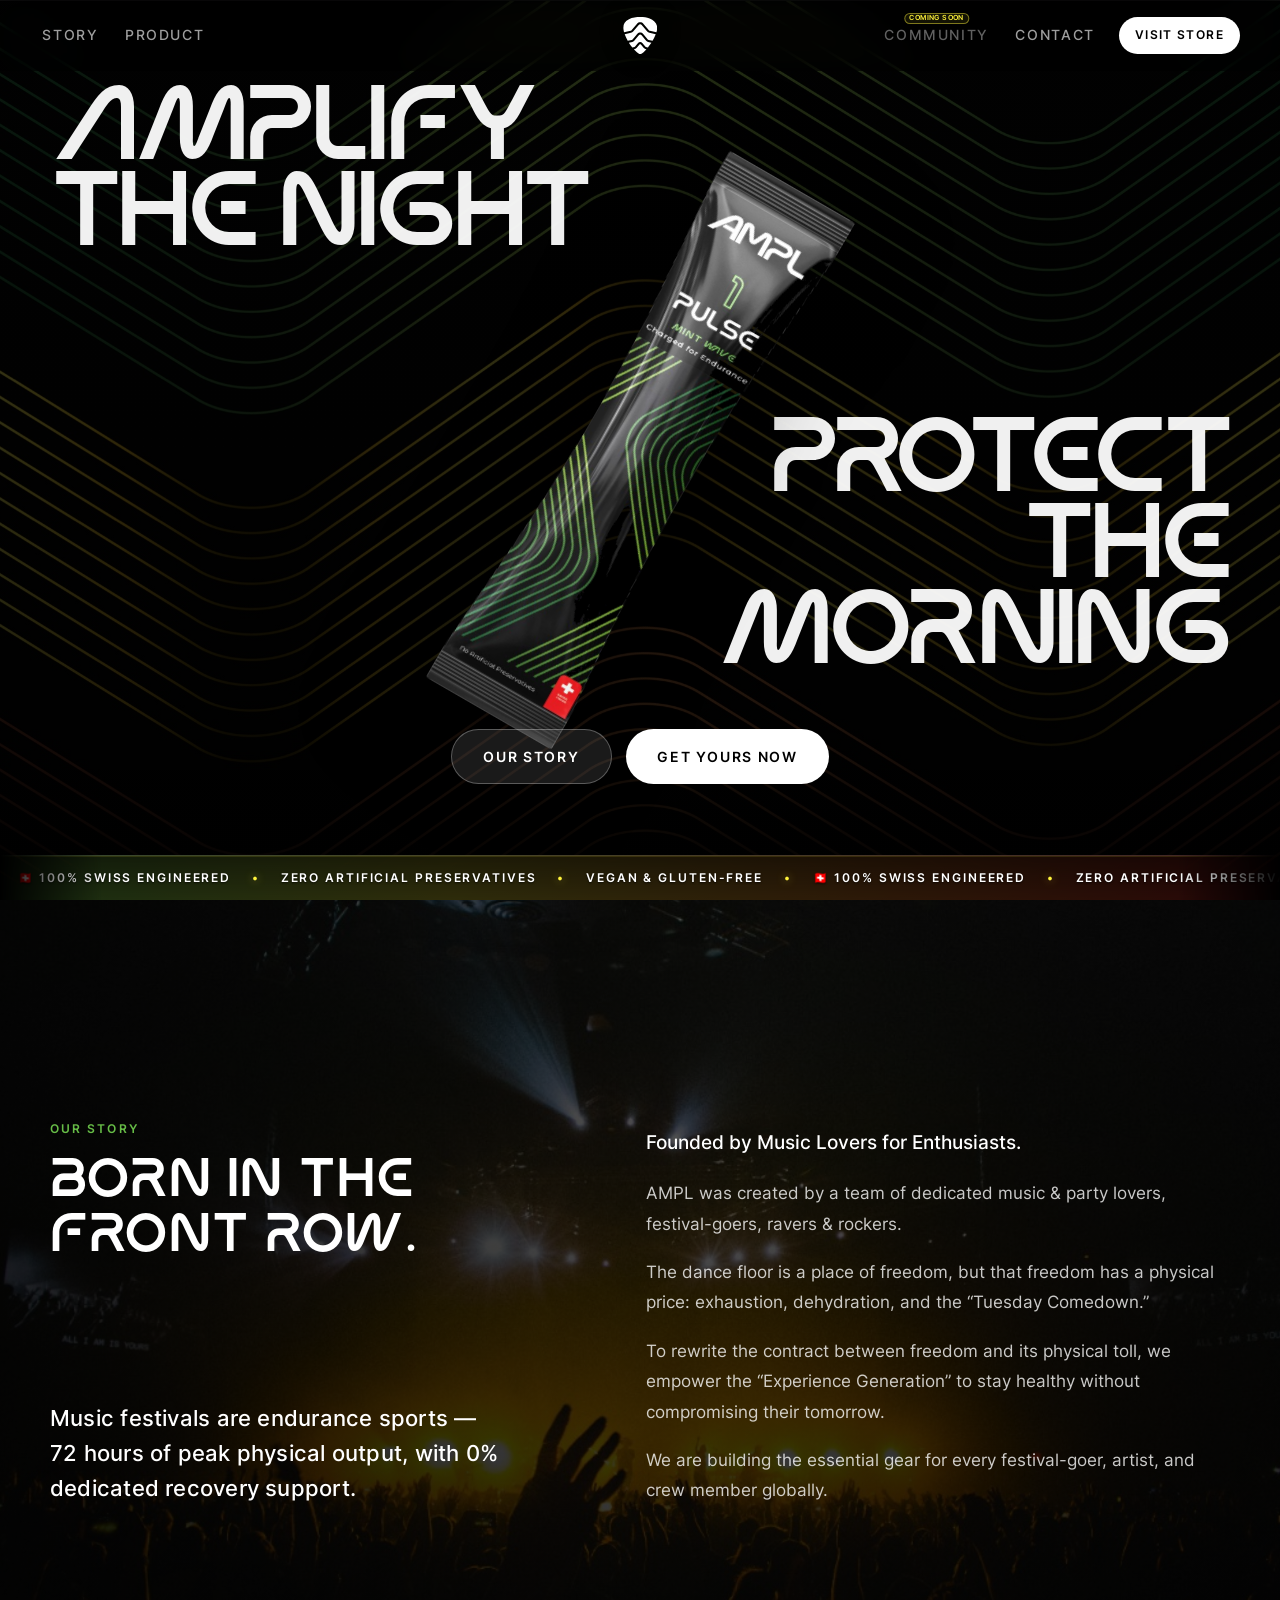
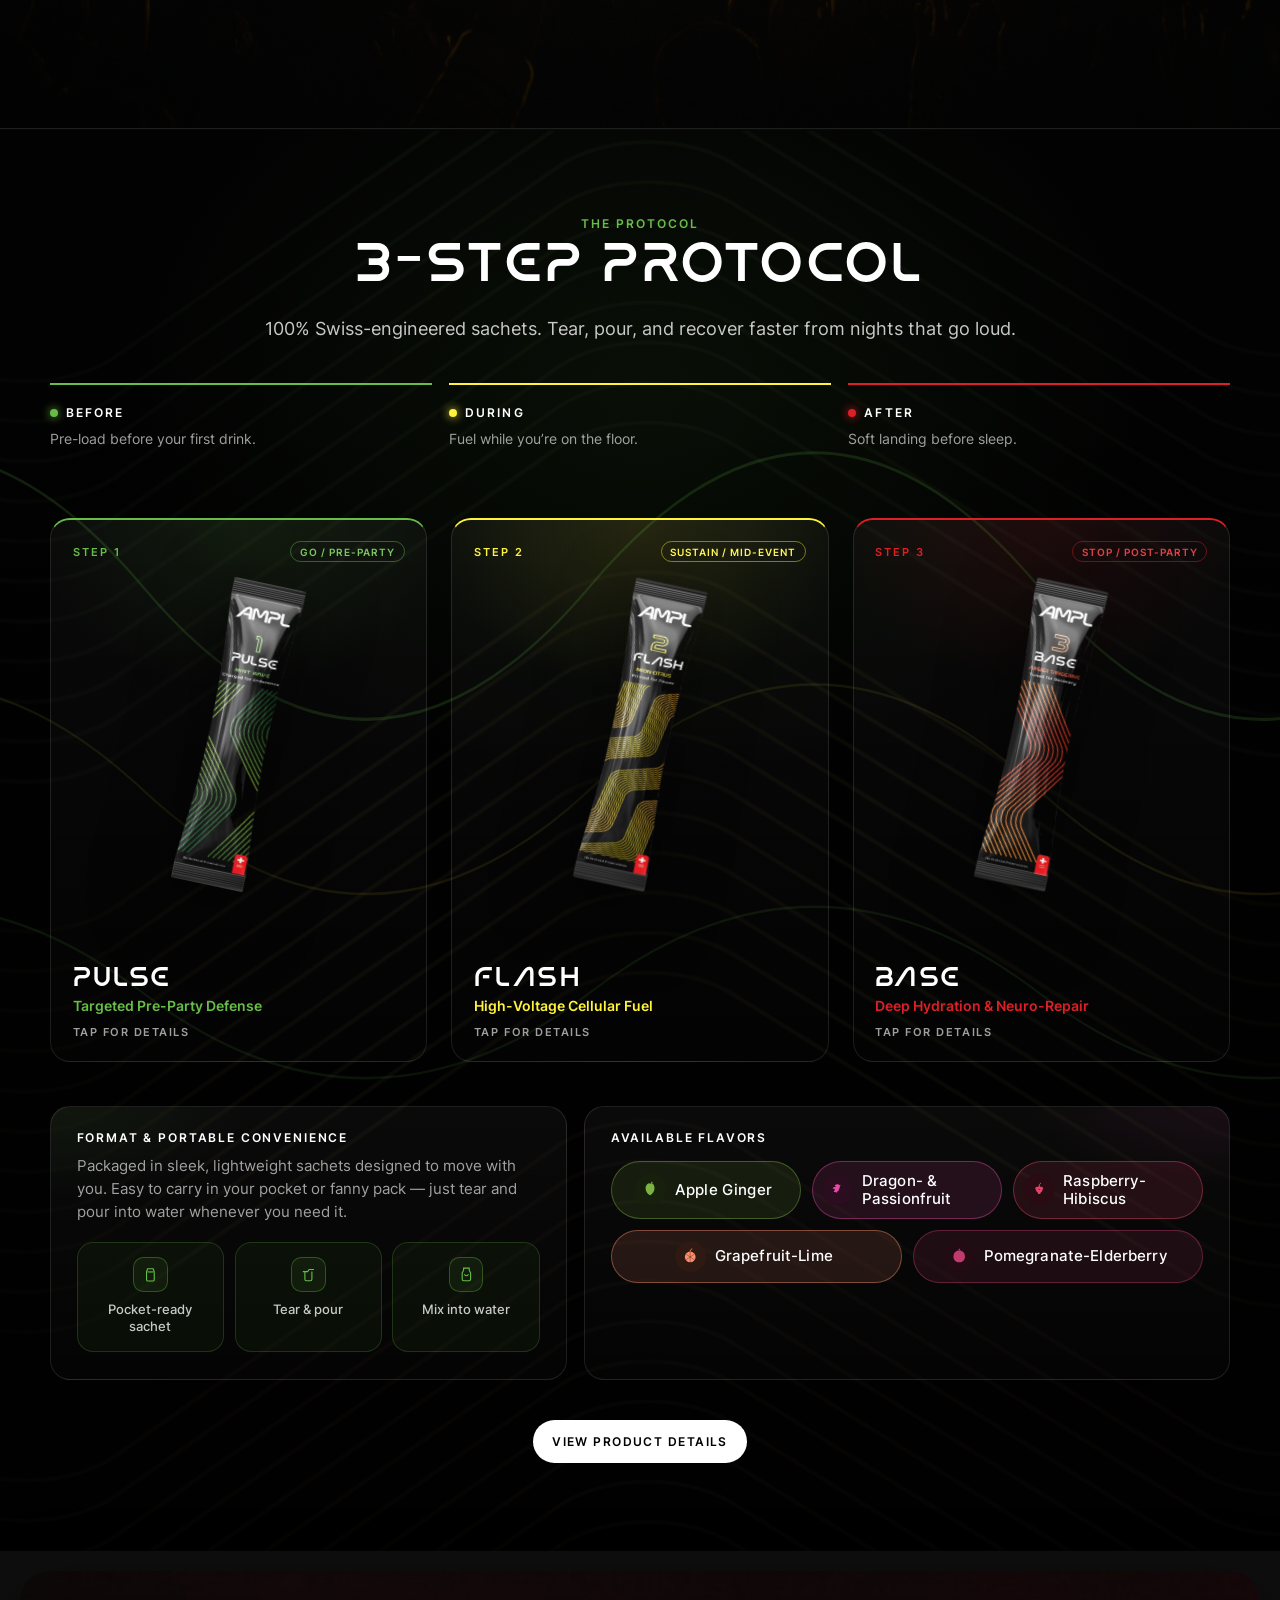
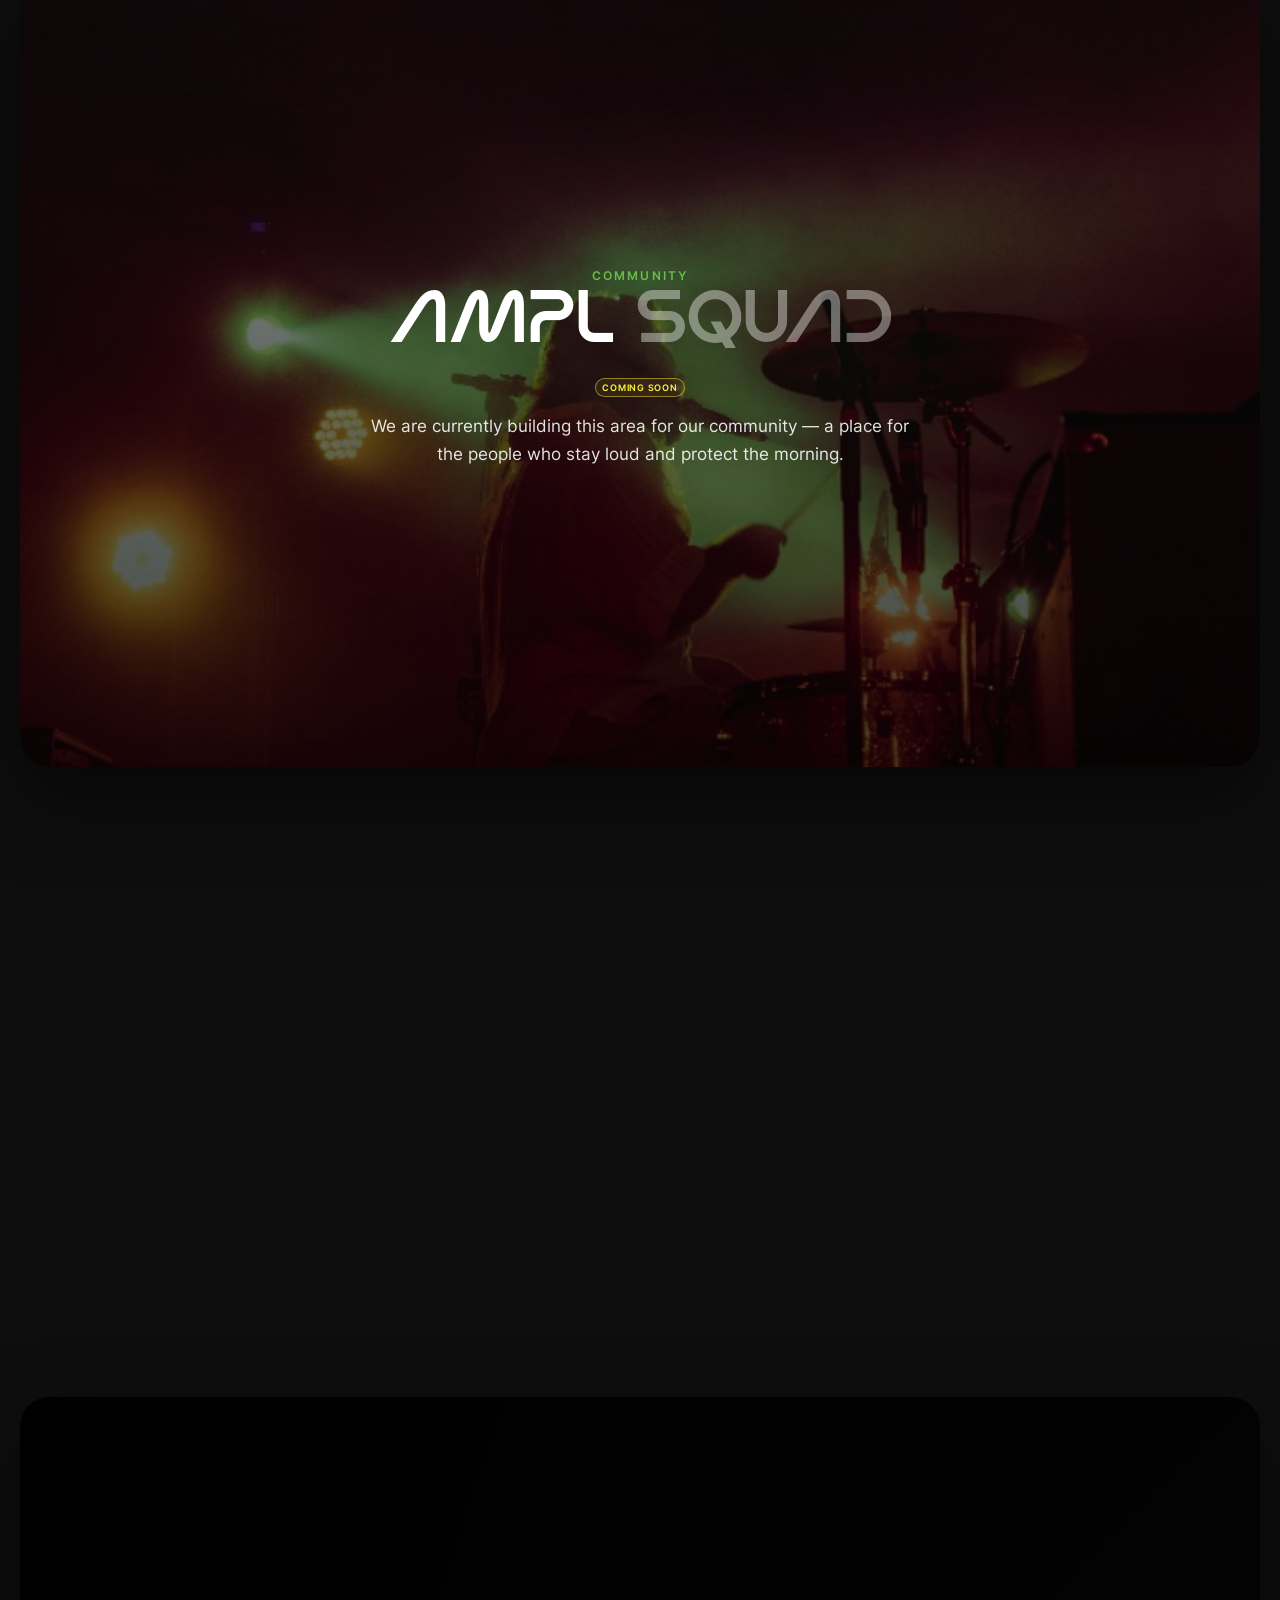
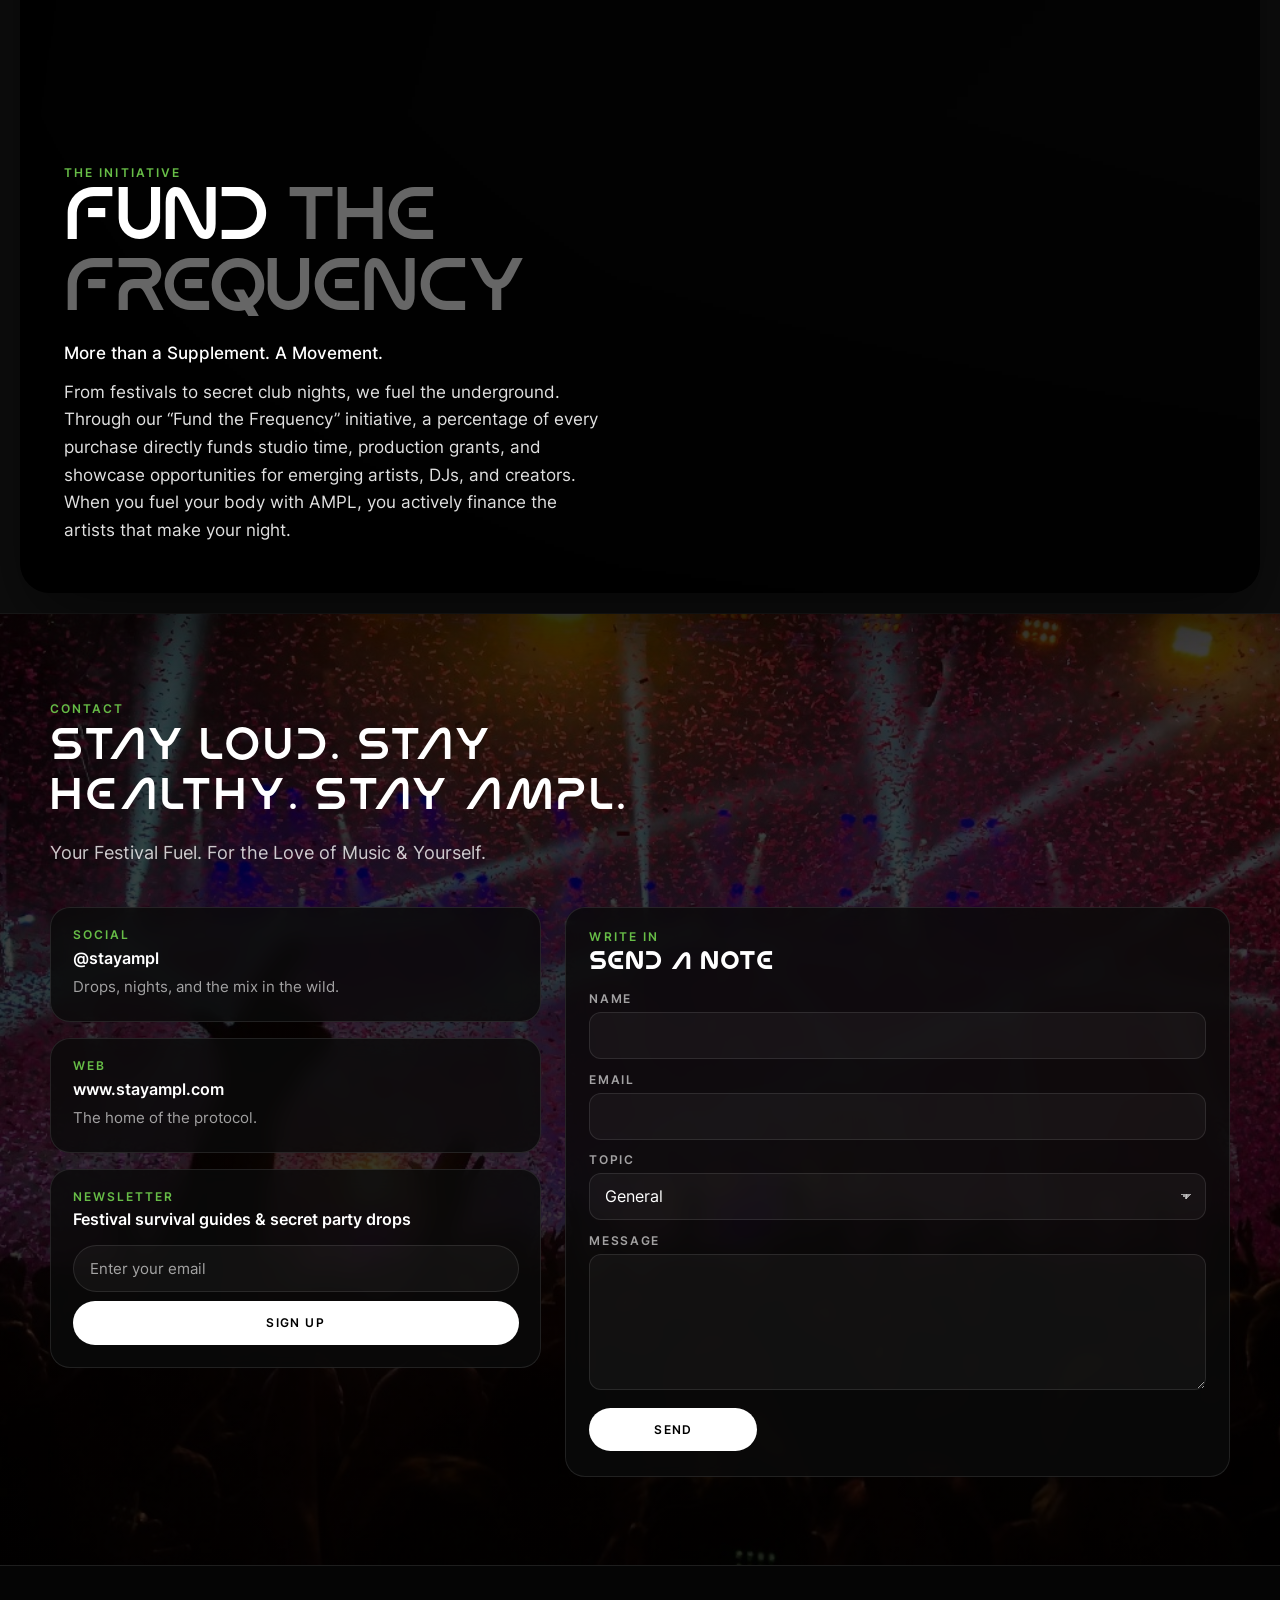
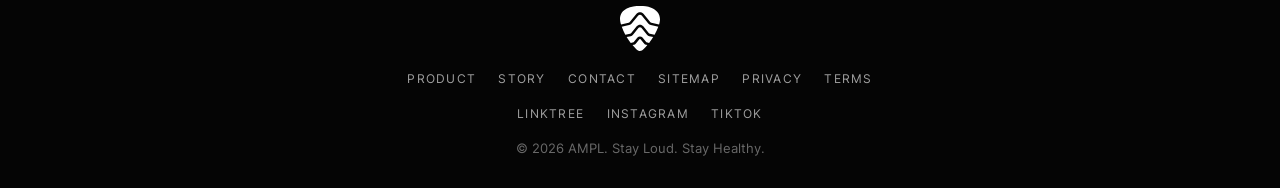
==== commit 4db26b58: "Fix protocol card flip showing pack art on mobile. Hide the front face after flip so Safari backface" ====
--- a/index.html
+++ b/index.html
@@ -3,13 +3,130 @@
   <head>
     <meta charset="UTF-8" />
     <meta name="viewport" content="width=device-width, initial-scale=1" />
-    <title>AMPL — Stay Loud. Stay Healthy.</title>
-    <meta
-      name="description"
-      content="AMPL — Stay Loud. Stay Healthy. Enjoy the Moment, Protect Your Morning. Functional recovery for nights that go loud."
-    />
+    <title>AMPL | Festival Recovery Sachets — Stay Loud. Stay Healthy.</title>
+    <meta name="description" content="AMPL is Switzerland-made festival recovery: Pulse before, Flash during, Base after. Tear, mix, and protect the morning after nights that go loud." />
+        <meta name="robots" content="index, follow, max-image-preview:large, max-snippet:-1, max-video-preview:-1" />
+    <meta name="googlebot" content="index, follow" />
+    <meta name="author" content="AMPL" />
+    <meta name="keywords" content="AMPL, festival recovery, hangover prevention, electrolyte sachet, Pulse Flash Base, Swiss supplements, rave recovery, afterparty hydration" />
+    <link rel="canonical" href="https://stayampl.com/" />
+    <link rel="sitemap" type="application/xml" title="Sitemap" href="https://stayampl.com/sitemap.xml" />
+    <meta name="theme-color" content="#000000" />
+    <meta name="color-scheme" content="dark" />
+    <meta property="og:locale" content="en_US" />
+    <meta property="og:type" content="website" />
+    <meta property="og:site_name" content="AMPL" />
+    <meta property="og:title" content="AMPL | Festival Recovery Sachets" />
+    <meta property="og:description" content="AMPL is Switzerland-made festival recovery: Pulse before, Flash during, Base after. Tear, mix, and protect the morning after nights that go loud." />
+    <meta property="og:url" content="https://stayampl.com/" />
+    <meta property="og:image" content="https://stayampl.com/images/bg-festival-crowd.jpg" />
+    <meta property="og:image:secure_url" content="https://stayampl.com/images/bg-festival-crowd.jpg" />
+    <meta property="og:image:type" content="image/jpeg" />
+    <meta property="og:image:width" content="1024" />
+    <meta property="og:image:height" content="768" />
+    <meta property="og:image:alt" content="AMPL festival crowd atmosphere" />
+    <meta name="twitter:card" content="summary_large_image" />
+    <meta name="twitter:title" content="AMPL | Festival Recovery Sachets" />
+    <meta name="twitter:description" content="AMPL is Switzerland-made festival recovery: Pulse before, Flash during, Base after. Tear, mix, and protect the morning after nights that go loud." />
+    <meta name="twitter:image" content="https://stayampl.com/images/bg-festival-crowd.jpg" />
     <link rel="icon" href="images/logomark-white.svg" type="image/svg+xml" />
-    <link rel="stylesheet" href="css/style.css?v=story-taller" />
+    <link rel="apple-touch-icon" href="images/logomark-white.svg" />
+    <link rel="stylesheet" href="css/style.css?v=protocol-flip-fix" />
+    <script type="application/ld+json">
+{
+  "@context": "https://schema.org",
+  "@graph": [
+    {
+      "@type": "Organization",
+      "@id": "https://stayampl.com/#organization",
+      "name": "AMPL",
+      "legalName": "AMPL Limited",
+      "url": "https://stayampl.com/",
+      "logo": {
+        "@type": "ImageObject",
+        "url": "https://stayampl.com/images/logomark-white.svg"
+      },
+      "image": "https://stayampl.com/images/bg-festival-crowd.jpg",
+      "description": "Swiss-engineered festival recovery sachets for music lovers.",
+      "sameAs": [
+        "https://www.instagram.com/stayampl",
+        "https://www.tiktok.com/@stayampl",
+        "https://linktr.ee/stayampl"
+      ],
+      "slogan": "Stay Loud. Stay Healthy.",
+      "knowsAbout": [
+        "festival recovery",
+        "electrolyte sachets",
+        "nightlife wellness"
+      ]
+    },
+    {
+      "@type": "WebSite",
+      "@id": "https://stayampl.com/#website",
+      "url": "https://stayampl.com/",
+      "name": "AMPL",
+      "alternateName": [
+        "Stay AMPL",
+        "AMPL Festival Fuel"
+      ],
+      "publisher": {
+        "@id": "https://stayampl.com/#organization"
+      },
+      "inLanguage": "en",
+      "potentialAction": {
+        "@type": "ReadAction",
+        "target": "https://stayampl.com/"
+      }
+    },
+    {
+      "@type": "WebPage",
+      "@id": "https://stayampl.com/#webpage",
+      "url": "https://stayampl.com/",
+      "name": "AMPL | Festival Recovery Sachets \u2014 Stay Loud. Stay Healthy.",
+      "isPartOf": {
+        "@id": "https://stayampl.com/#website"
+      },
+      "about": {
+        "@id": "https://stayampl.com/#organization"
+      },
+      "primaryImageOfPage": {
+        "@type": "ImageObject",
+        "url": "https://stayampl.com/images/bg-festival-crowd.jpg"
+      },
+      "description": "Swiss-engineered 3-step festival recovery protocol: Pulse, Flash, and Base."
+    },
+    {
+      "@type": "ItemList",
+      "@id": "https://stayampl.com/#protocol",
+      "name": "AMPL 3-Step Protocol",
+      "itemListOrder": "https://schema.org/ItemListOrderAscending",
+      "numberOfItems": 3,
+      "itemListElement": [
+        {
+          "@type": "ListItem",
+          "position": 1,
+          "name": "Pulse",
+          "url": "https://stayampl.com/product.html#pulse"
+        },
+        {
+          "@type": "ListItem",
+          "position": 2,
+          "name": "Flash",
+          "url": "https://stayampl.com/product.html#flash"
+        },
+        {
+          "@type": "ListItem",
+          "position": 3,
+          "name": "Base",
+          "url": "https://stayampl.com/product.html#base"
+        }
+      ]
+    }
+  ]
+}
+    </script>
+
+
   </head>
   <body>
     <a class="skip-link" href="#main">Skip to content</a>
@@ -32,6 +149,10 @@
         </button>
 
         <nav id="site-nav" class="site-nav" aria-label="Primary">
+          <button type="button" class="nav-close" hidden aria-label="Close menu">
+            <span class="nav-close-x" aria-hidden="true">&times;</span>
+            Close
+          </button>
           <div class="nav-group nav-group-left">
             <a class="nav-link" href="index.html#story">Story</a>
             <a class="nav-link" href="product.html">Product</a>
@@ -67,21 +188,21 @@
             <img
               class="hero-sachet is-active"
               src="images/hero-kv.png"
-              alt=""
+              alt="AMPL Pulse recovery sachet"
               width="223"
               height="938"
             />
             <img
               class="hero-sachet"
               src="images/hero-kv2.png"
-              alt=""
+              alt="AMPL Flash recovery sachet"
               width="231"
               height="959"
             />
             <img
               class="hero-sachet"
               src="images/hero-kv3.png"
-              alt=""
+              alt="AMPL Base recovery sachet"
               width="232"
               height="964"
             />
@@ -489,6 +610,6 @@
       </div>
     </footer>
 
-    <script src="js/main.js?v=protocol-tap" defer></script>
+    <script src="js/main.js?v=protocol-flip-fix" defer></script>
   </body>
 </html>
--- a/css/style.css
+++ b/css/style.css
@@ -219,27 +219,55 @@
 
 .nav-toggle {
   display: none;
-  width: 2.5rem;
-  height: 2.5rem;
   position: relative;
-  z-index: 60;
+  z-index: 110;
+  width: 2.75rem;
+  height: 2.75rem;
+  border-radius: 999px;
+  border: 1px solid transparent;
+  background: transparent;
 }
 
 .nav-toggle span {
+  position: absolute;
+  left: 50%;
+  top: 50%;
   display: block;
-  width: 1.25rem;
-  height: 1.5px;
-  margin: 0.28rem auto;
+  width: 1.35rem;
+  height: 2px;
+  margin: 0;
   background: var(--fg);
-  transition: transform 0.25s ease, opacity 0.2s ease;
+  transform: translate(-50%, -50%);
+  transition: transform 0.25s ease, opacity 0.2s ease, background 0.2s ease;
+}
+
+.nav-toggle span:first-child {
+  transform: translate(-50%, calc(-50% - 5px));
+}
+
+.nav-toggle span:last-child {
+  transform: translate(-50%, calc(-50% + 5px));
+}
+
+.nav-toggle[aria-expanded="true"] {
+  border-color: rgba(255, 255, 255, 0.22);
+  background: rgba(255, 255, 255, 0.06);
 }
 
 .nav-toggle[aria-expanded="true"] span:first-child {
-  transform: translateY(5px) rotate(45deg);
+  transform: translate(-50%, -50%) rotate(45deg);
 }
 
 .nav-toggle[aria-expanded="true"] span:last-child {
-  transform: translateY(-5px) rotate(-45deg);
+  transform: translate(-50%, -50%) rotate(-45deg);
+}
+
+.nav-close {
+  display: none;
+}
+
+body.nav-open .site-header {
+  z-index: 100;
 }
 
 .site-nav {
@@ -668,9 +696,19 @@
   max-width: 44rem;
 }
 
+.product-hero .page-hero-inner {
+  max-width: min(56rem, 100%);
+}
+
 .page-title {
   font-size: clamp(2.4rem, 6vw, 4.4rem);
   margin: 0.4rem 0 1rem;
+}
+
+.product-hero .page-title {
+  max-width: none;
+  text-wrap: balance;
+  white-space: normal;
 }
 
 .section {
@@ -1063,10 +1101,13 @@
 }
 
 .protocol-face-front {
-  position: relative;
-  overflow: visible;
+  position: absolute;
+  inset: 0;
+  overflow: hidden;
   padding-top: 1.35rem;
   cursor: pointer;
+  transform: rotateY(0deg);
+  z-index: 2;
 }
 
 .protocol-face-back {
@@ -1076,6 +1117,7 @@
   justify-content: space-between;
   overflow: hidden;
   cursor: pointer;
+  z-index: 1;
   background:
     radial-gradient(ellipse 90% 55% at 50% 0%, color-mix(in srgb, var(--accent) 14%, transparent), transparent 70%),
     #0a0a0a;
@@ -1123,6 +1165,8 @@
   animation: protocol-pack-float 4.8s ease-in-out infinite;
   will-change: transform;
   pointer-events: none;
+  backface-visibility: hidden;
+  -webkit-backface-visibility: hidden;
 }
 
 .protocol-card.is-pulse .protocol-face-front img {
@@ -1207,9 +1251,33 @@
   transform: rotateY(180deg);
 }
 
+/* Mobile Safari often fails backface-visibility on animated images —
+   force-hide the front (and pack art) once the card is flipped. */
+.protocol-card.is-flipped .protocol-face-front {
+  opacity: 0;
+  visibility: hidden;
+  pointer-events: none;
+  z-index: 0;
+}
+
+.protocol-card.is-flipped .protocol-face-back {
+  z-index: 2;
+}
+
+.protocol-card.is-flipped .protocol-face-front img {
+  animation: none;
+  opacity: 0;
+  visibility: hidden;
+}
+
 @media (prefers-reduced-motion: reduce) {
   .protocol-flip {
     transform: none !important;
+  }
+
+  .protocol-face-front {
+    position: relative;
+    inset: auto;
   }
 
   .protocol-face-front img {
@@ -1222,6 +1290,13 @@
     transform: none;
     margin-top: 0.75rem;
     min-height: 0;
+  }
+
+  .protocol-card.is-flipped .protocol-face-front,
+  .protocol-card.is-flipped .protocol-face-front img {
+    opacity: 1;
+    visibility: visible;
+    pointer-events: auto;
   }
 }
 
@@ -1444,6 +1519,30 @@
 .cta {
   text-align: center;
   border-top: 1px solid var(--line);
+  margin-top: 1.5rem;
+  padding-top: 7rem;
+  padding-bottom: 6rem;
+}
+
+.cta-inner {
+  max-width: min(52rem, 100%);
+  text-align: center;
+}
+
+.cta .section-title {
+  text-wrap: balance;
+  max-width: none;
+}
+
+.cta .section-body {
+  max-width: 40rem;
+  margin-inline: auto;
+  text-wrap: pretty;
+}
+
+.cta .hero-actions {
+  margin-top: 2rem;
+  gap: 0.85rem 1rem;
 }
 
 .stack-band {
@@ -1854,13 +1953,58 @@
   justify-content: center;
 }
 
+.footer-nav,
+.footer-social {
+  width: min(100%, 42rem);
+  gap: 0.85rem 1.75rem;
+}
+
+.footer-copy {
+  max-width: 36rem;
+  text-wrap: pretty;
+}
+
+.variants .section-head {
+  max-width: 42rem;
+  margin-inline: auto;
+  margin-bottom: 2.75rem;
+  text-align: center;
+}
+
 .variant-row {
   display: grid;
   grid-template-columns: 0.9fr 1.1fr;
   gap: 2.5rem;
   align-items: center;
-  padding: 2.5rem 0;
+  padding: 2.75rem 0;
   border-top: 1px solid var(--line);
+  opacity: 0;
+  transform: translateY(2rem);
+  transition:
+    opacity 0.75s cubic-bezier(0.22, 1, 0.36, 1),
+    transform 0.75s cubic-bezier(0.22, 1, 0.36, 1);
+}
+
+.variants .section-head + .variant-row {
+  border-top: none;
+  padding-top: 0.5rem;
+}
+
+.variant-row.is-visible {
+  opacity: 1;
+  transform: none;
+}
+
+.variant-row.is-visible:nth-of-type(1) {
+  transition-delay: 0.05s;
+}
+
+.variant-row.is-visible:nth-of-type(2) {
+  transition-delay: 0.12s;
+}
+
+.variant-row.is-visible:nth-of-type(3) {
+  transition-delay: 0.2s;
 }
 
 .variant-row.reverse {
@@ -1931,9 +2075,45 @@
 #flash .feature-list li::before { background: var(--flash); }
 #pulse .feature-list li::before { background: var(--pulse); }
 
-.how .steps {
-  margin-inline: auto;
-  max-width: 28rem;
+.how-head {
+  max-width: 40rem;
+  margin: 0 auto 2rem;
+  text-align: center;
+}
+
+.how-steps {
+  display: grid;
+  grid-template-columns: repeat(3, 1fr);
+  gap: 1.15rem;
+  margin-top: 0;
+  max-width: none;
+}
+
+.how-steps li {
+  display: flex;
+  flex-direction: column;
+  align-items: flex-start;
+  gap: 0.45rem;
+  min-height: 100%;
+  padding: 1.35rem 1.3rem 1.45rem;
+  border: 1px solid var(--line);
+  border-radius: var(--radius);
+  background: rgba(255, 255, 255, 0.03);
+}
+
+.how-steps li::before {
+  grid-row: auto;
+  margin-bottom: 0.15rem;
+  font-size: 1.25rem;
+}
+
+.how-steps strong {
+  font-size: 1.15rem;
+}
+
+.how-steps span {
+  font-size: 0.98rem;
+  line-height: 1.55;
 }
 
 .fine-print {
@@ -1941,6 +2121,10 @@
   color: rgba(255, 255, 255, 0.42);
   font-size: 0.82rem;
   line-height: 1.5;
+  max-width: 58rem;
+  margin-inline: auto;
+  text-align: center;
+  text-wrap: pretty;
 }
 
 .facts {
@@ -2565,6 +2749,15 @@
     grid-template-columns: 1fr;
   }
 
+  .how-steps {
+    grid-template-columns: repeat(3, 1fr);
+    gap: 0.85rem;
+  }
+
+  .how-steps li {
+    padding: 1.15rem 1rem 1.2rem;
+  }
+
   .protocol-flip,
   .protocol-face {
     min-height: 30rem;
@@ -2601,14 +2794,53 @@
 }
 
 @media (max-width: 760px) {
+  .how-steps {
+    grid-template-columns: 1fr;
+  }
+
+  .product-hero .page-title {
+    font-size: clamp(2.1rem, 9vw, 3rem);
+  }
+
+  .cta {
+    padding-top: 5rem;
+    padding-bottom: 4.5rem;
+  }
+
   .nav-toggle {
     display: block;
+  }
+
+  .nav-close {
+    position: absolute;
+    top: calc(var(--header-h) + 0.35rem);
+    right: 1.25rem;
+    z-index: 2;
+    display: inline-flex;
+    align-items: center;
+    gap: 0.45rem;
+    min-height: 2.5rem;
+    padding: 0.35rem 0.85rem;
+    border: 1px solid rgba(255, 255, 255, 0.22);
+    border-radius: 999px;
+    background: rgba(255, 255, 255, 0.06);
+    color: var(--fg);
+    font-size: 0.78rem;
+    font-weight: 600;
+    letter-spacing: 0.12em;
+    text-transform: uppercase;
+  }
+
+  .nav-close-x {
+    font-size: 1.25rem;
+    line-height: 1;
+    font-weight: 400;
   }
 
   .site-nav {
     position: fixed;
     inset: 0;
-    z-index: 55;
+    z-index: 90;
     width: 100vw;
     height: 100dvh;
     height: 100svh;
@@ -2617,7 +2849,7 @@
     align-items: stretch;
     justify-content: center;
     gap: 0.5rem;
-    padding: calc(var(--header-h) + 1.5rem) 1.75rem 2.5rem;
+    padding: calc(var(--header-h) + 2.75rem) 1.75rem 2.5rem;
     overflow-y: auto;
     background: var(--bg);
     opacity: 0;
@@ -2639,7 +2871,7 @@
   }
 
   .nav-logo {
-    z-index: 60;
+    z-index: 110;
   }
 
   body.nav-open::after {
@@ -2785,4 +3017,9 @@
     animation: none !important;
     transition: none !important;
   }
-}
+
+  .variant-row {
+    opacity: 1;
+    transform: none;
+  }
+}
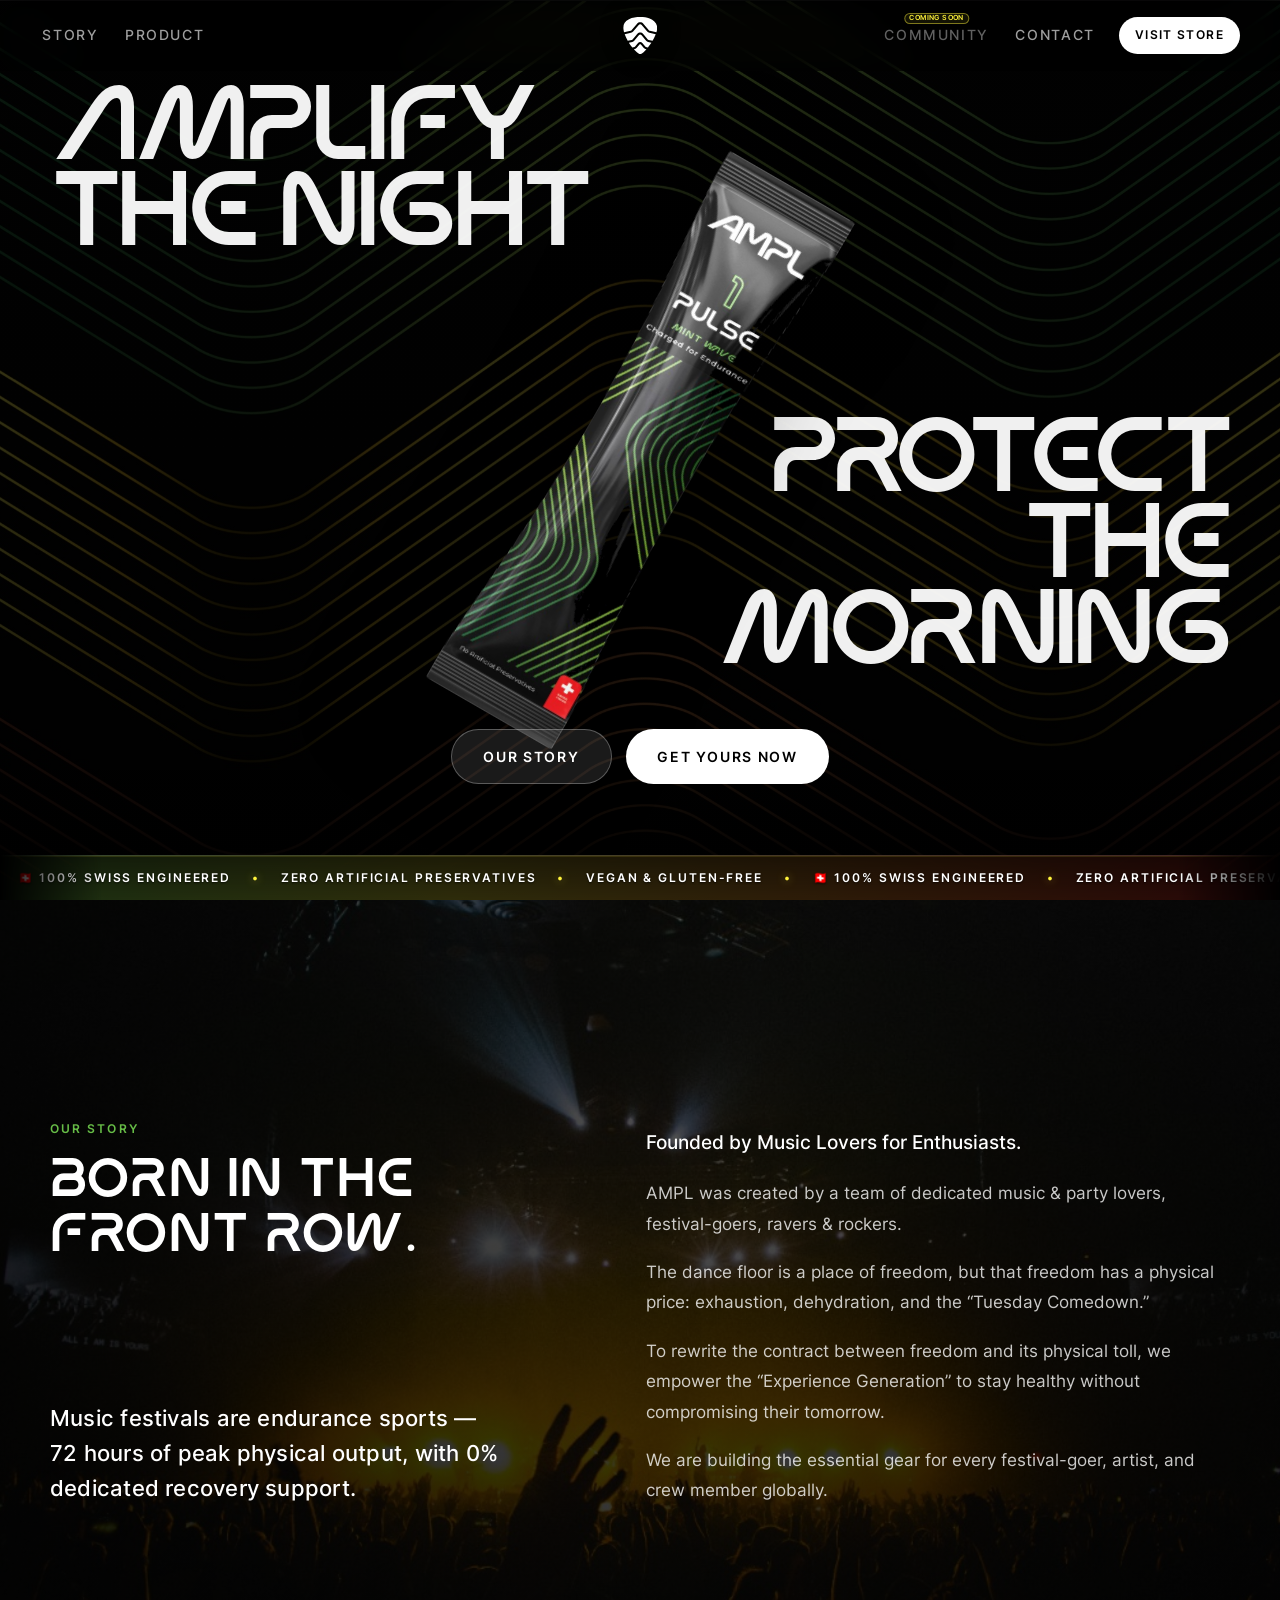
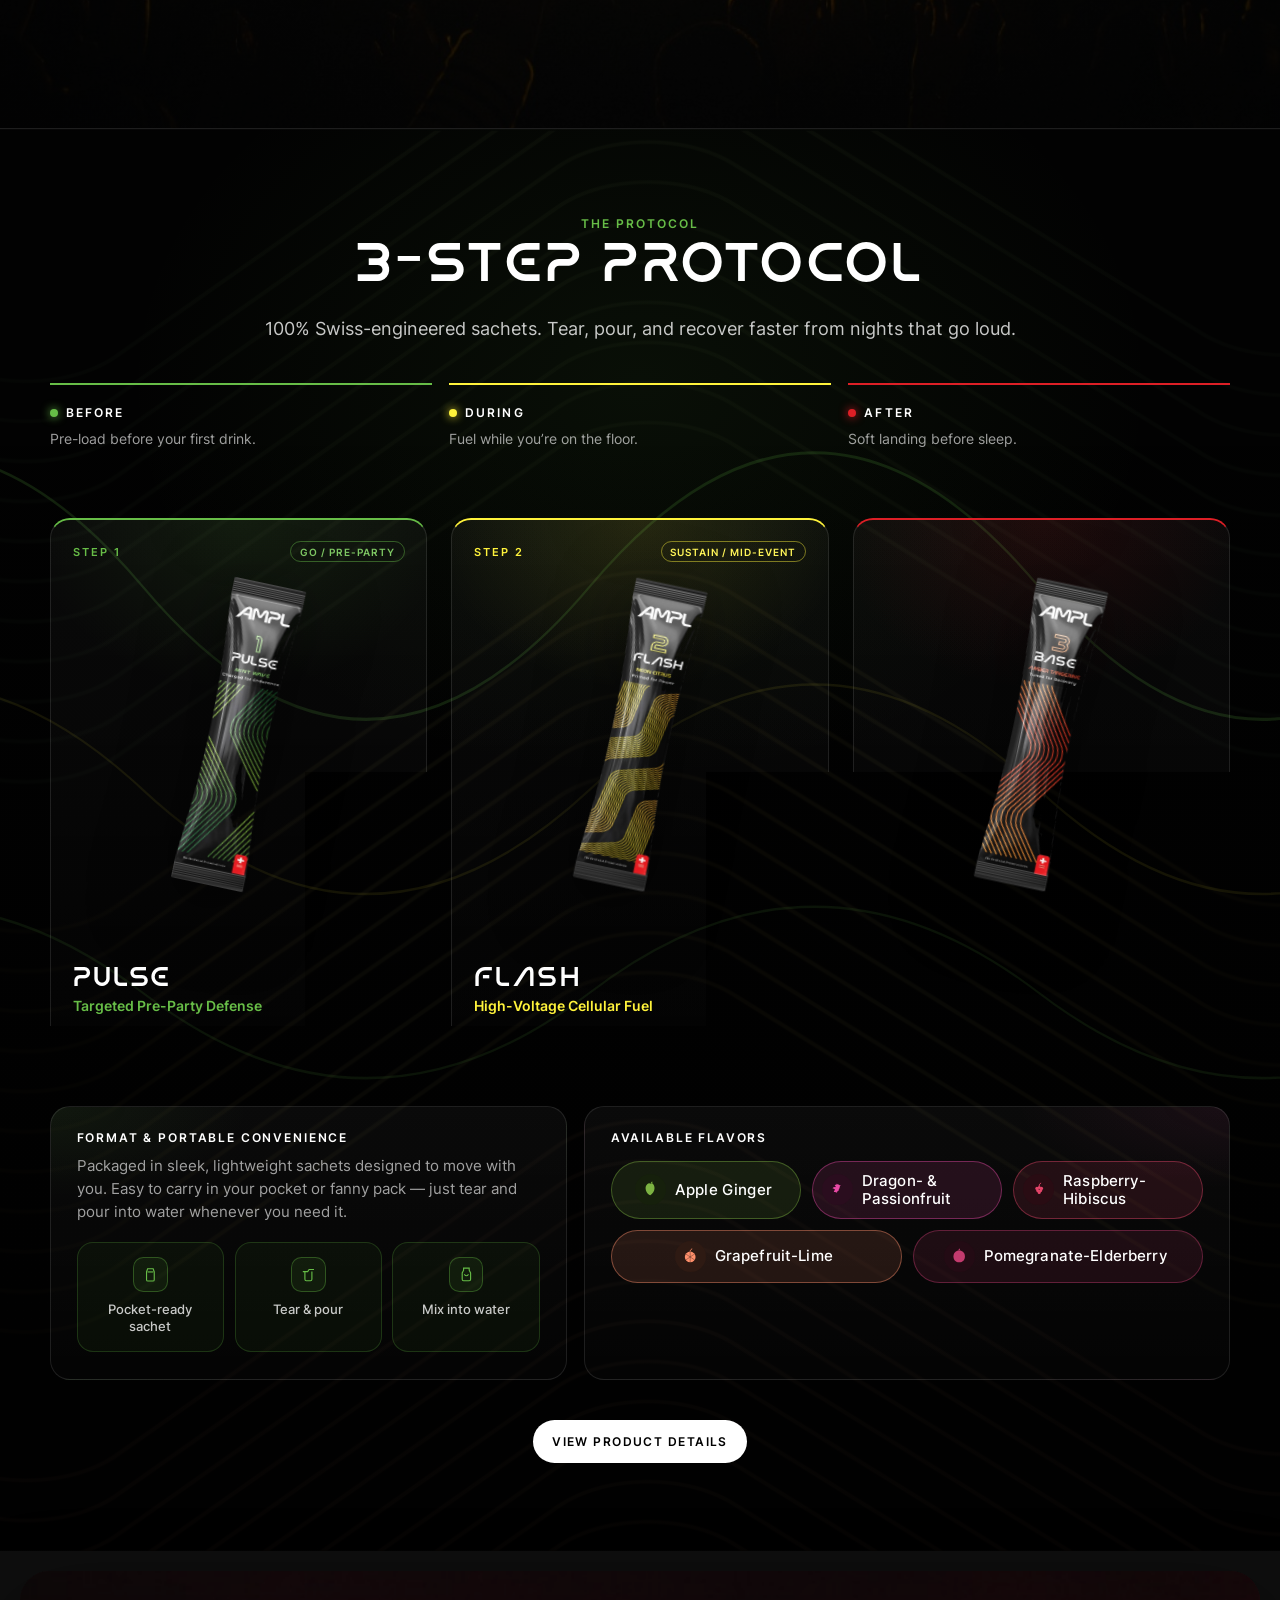
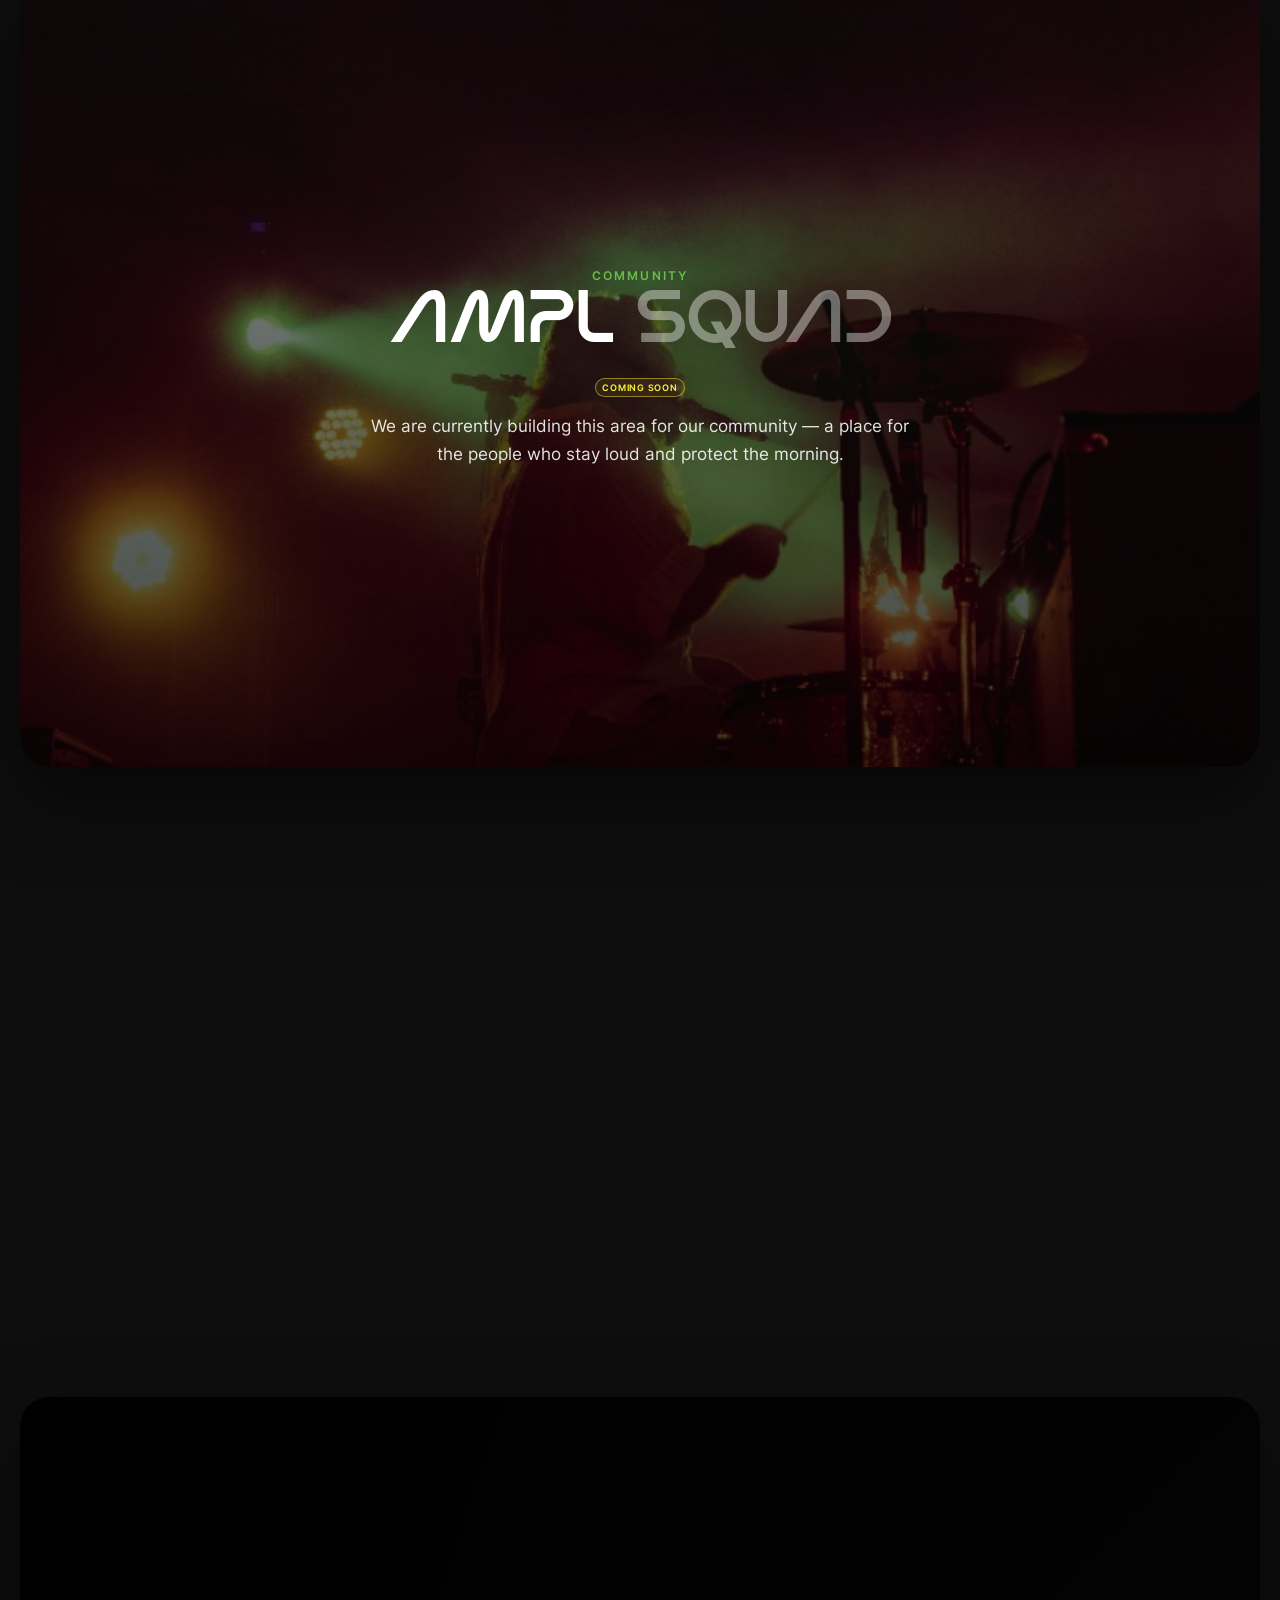
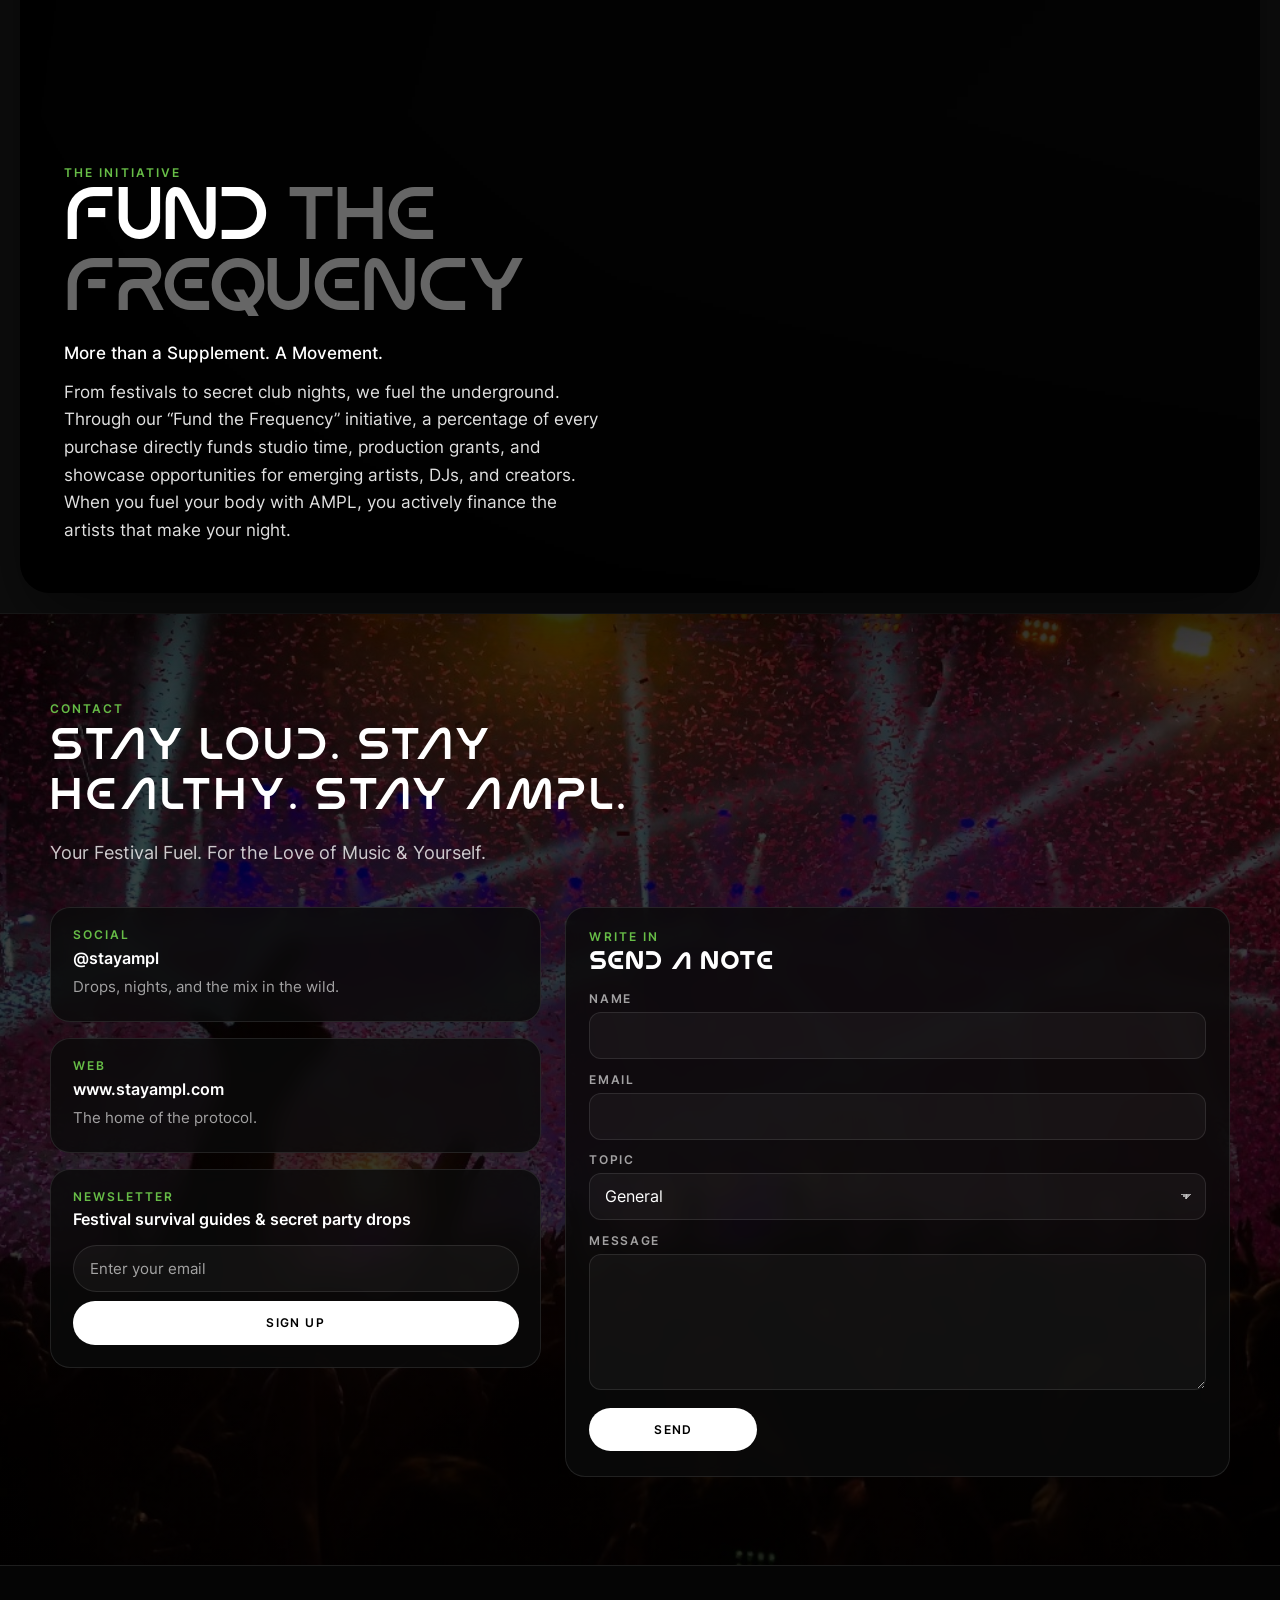
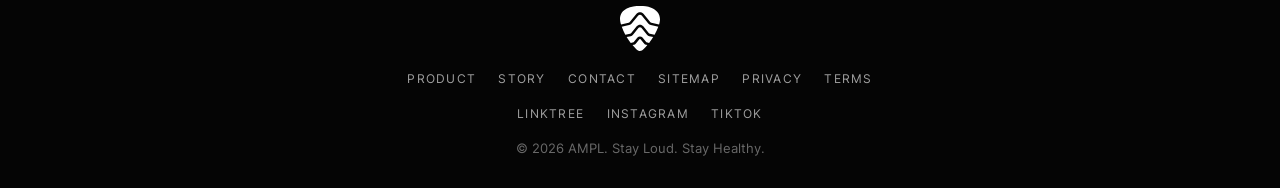
==== commit ff8e18d2: "Use a 2-column flavor grid on mobile so chips stay inside the panel. Co-authored-by: Cursor <cursora" ====
--- a/index.html
+++ b/index.html
@@ -31,7 +31,7 @@
     <meta name="twitter:image" content="https://stayampl.com/images/bg-festival-crowd.jpg" />
     <link rel="icon" href="images/logomark-white.svg" type="image/svg+xml" />
     <link rel="apple-touch-icon" href="images/logomark-white.svg" />
-    <link rel="stylesheet" href="css/style.css?v=protocol-flip-fix" />
+    <link rel="stylesheet" href="css/style.css?v=flavors-mobile-2col" />
     <script type="application/ld+json">
 {
   "@context": "https://schema.org",
@@ -610,6 +610,6 @@
       </div>
     </footer>
 
-    <script src="js/main.js?v=protocol-flip-fix" defer></script>
+    <script src="js/main.js?v=flavors-mobile-2col" defer></script>
   </body>
 </html>
--- a/css/style.css
+++ b/css/style.css
@@ -697,7 +697,7 @@
 }
 
 .product-hero .page-hero-inner {
-  max-width: min(56rem, 100%);
+  max-width: min(68rem, 100%);
 }
 
 .page-title {
@@ -707,8 +707,13 @@
 
 .product-hero .page-title {
   max-width: none;
-  text-wrap: balance;
+  text-wrap: wrap;
   white-space: normal;
+}
+
+.product-hero .product-hero-lede {
+  max-width: none;
+  text-wrap: wrap;
 }
 
 .section {
@@ -1525,19 +1530,19 @@
 }
 
 .cta-inner {
-  max-width: min(52rem, 100%);
+  max-width: min(60rem, 100%);
   text-align: center;
 }
 
 .cta .section-title {
-  text-wrap: balance;
+  text-wrap: wrap;
   max-width: none;
 }
 
 .cta .section-body {
-  max-width: 40rem;
+  max-width: min(48rem, 100%);
   margin-inline: auto;
-  text-wrap: pretty;
+  text-wrap: wrap;
 }
 
 .cta .hero-actions {
@@ -1965,10 +1970,15 @@
 }
 
 .variants .section-head {
-  max-width: 42rem;
+  max-width: min(56rem, 100%);
   margin-inline: auto;
   margin-bottom: 2.75rem;
   text-align: center;
+}
+
+.variants .section-head .section-body {
+  max-width: none;
+  text-wrap: wrap;
 }
 
 .variant-row {
@@ -2778,16 +2788,6 @@
     font-size: 0.78rem;
   }
 
-  .protocol-flavors {
-    grid-template-columns: repeat(6, 1fr);
-    gap: 0.55rem;
-  }
-
-  .protocol-flavors li {
-    font-size: 0.82rem;
-    padding: 0.55rem 0.7rem 0.55rem 0.45rem;
-  }
-
   .product-tile img {
     max-height: 16rem;
   }
@@ -2796,6 +2796,32 @@
 @media (max-width: 760px) {
   .how-steps {
     grid-template-columns: 1fr;
+  }
+
+  .protocol-flavors {
+    grid-template-columns: repeat(2, minmax(0, 1fr));
+    gap: 0.55rem;
+  }
+
+  .protocol-flavors li,
+  .protocol-flavors li:nth-child(4),
+  .protocol-flavors li:nth-child(5) {
+    grid-column: auto;
+    width: 100%;
+    justify-content: flex-start;
+    font-size: 0.78rem;
+    line-height: 1.25;
+    padding: 0.55rem 0.65rem 0.55rem 0.4rem;
+    border-radius: 1rem;
+  }
+
+  .footer-nav,
+  .footer-social {
+    display: grid;
+    grid-template-columns: repeat(2, minmax(0, 1fr));
+    width: min(100%, 18rem);
+    gap: 0.75rem 1.25rem;
+    justify-items: center;
   }
 
   .product-hero .page-title {
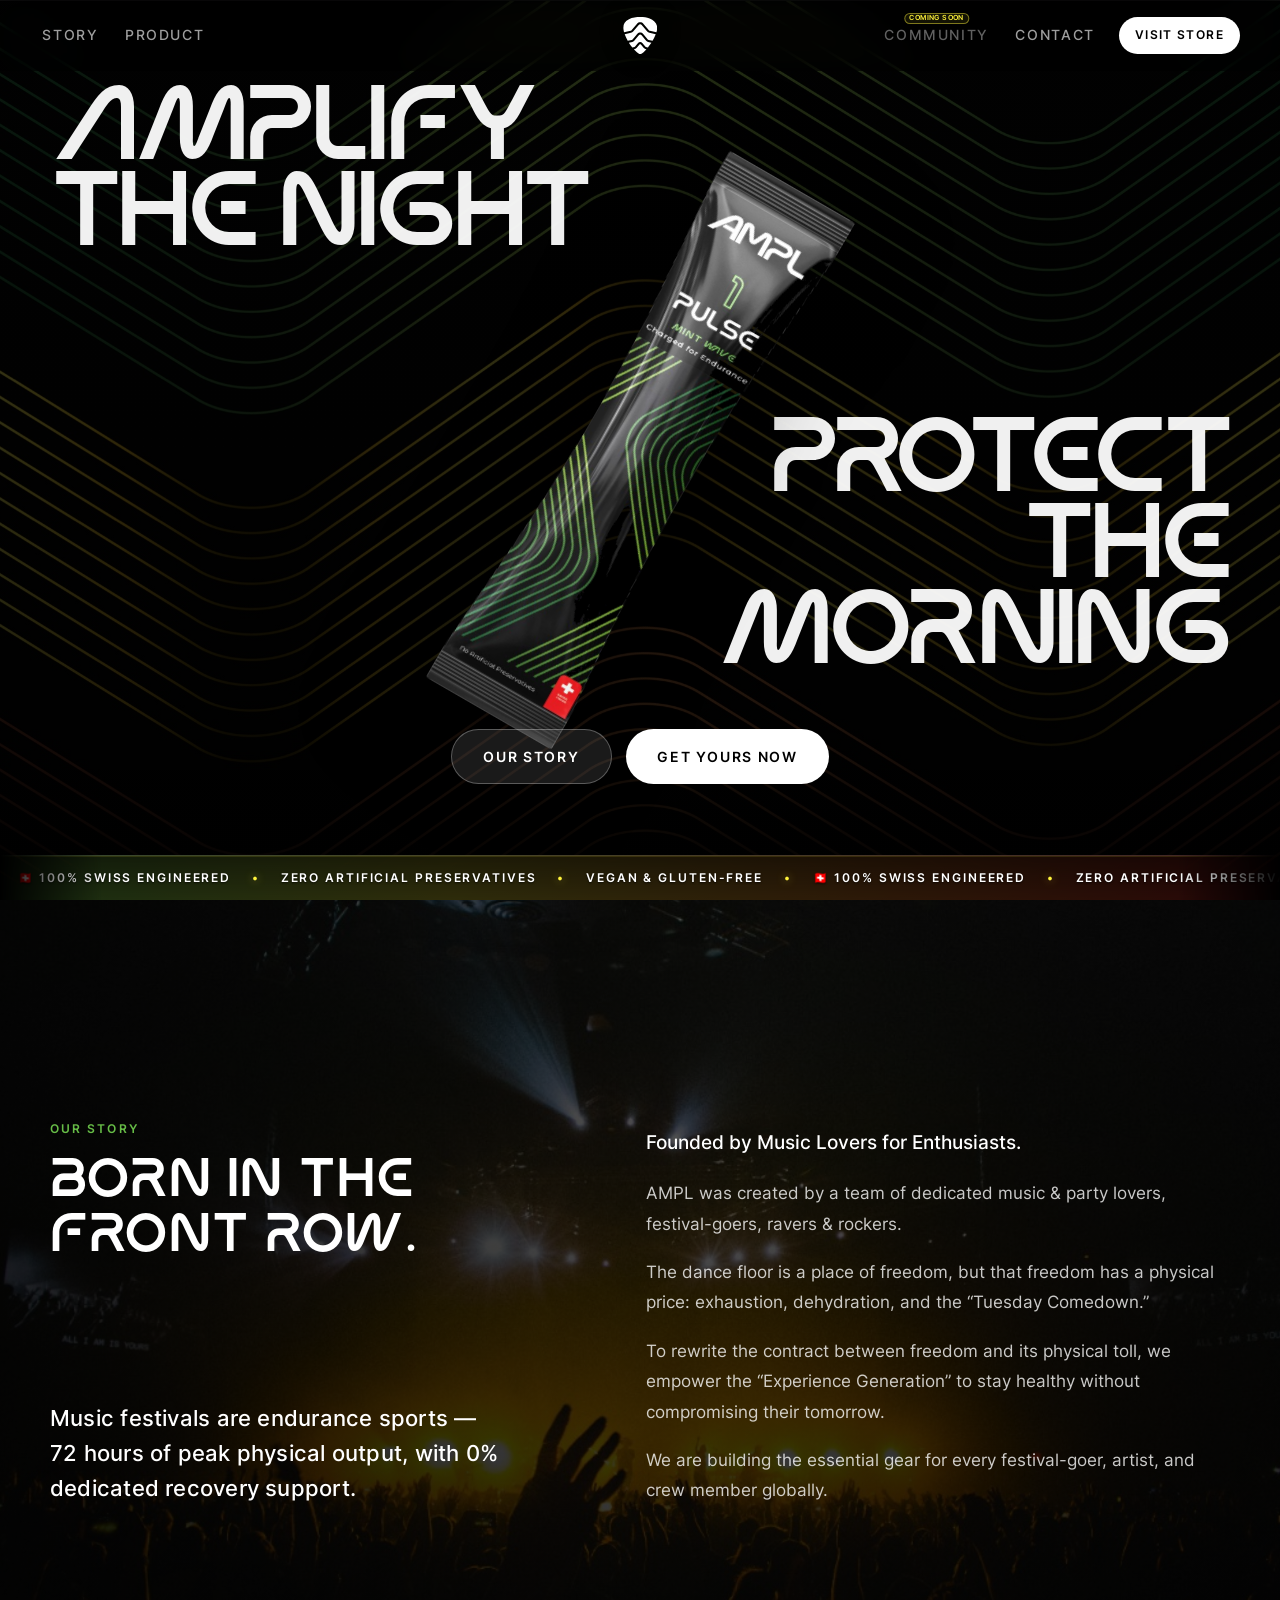
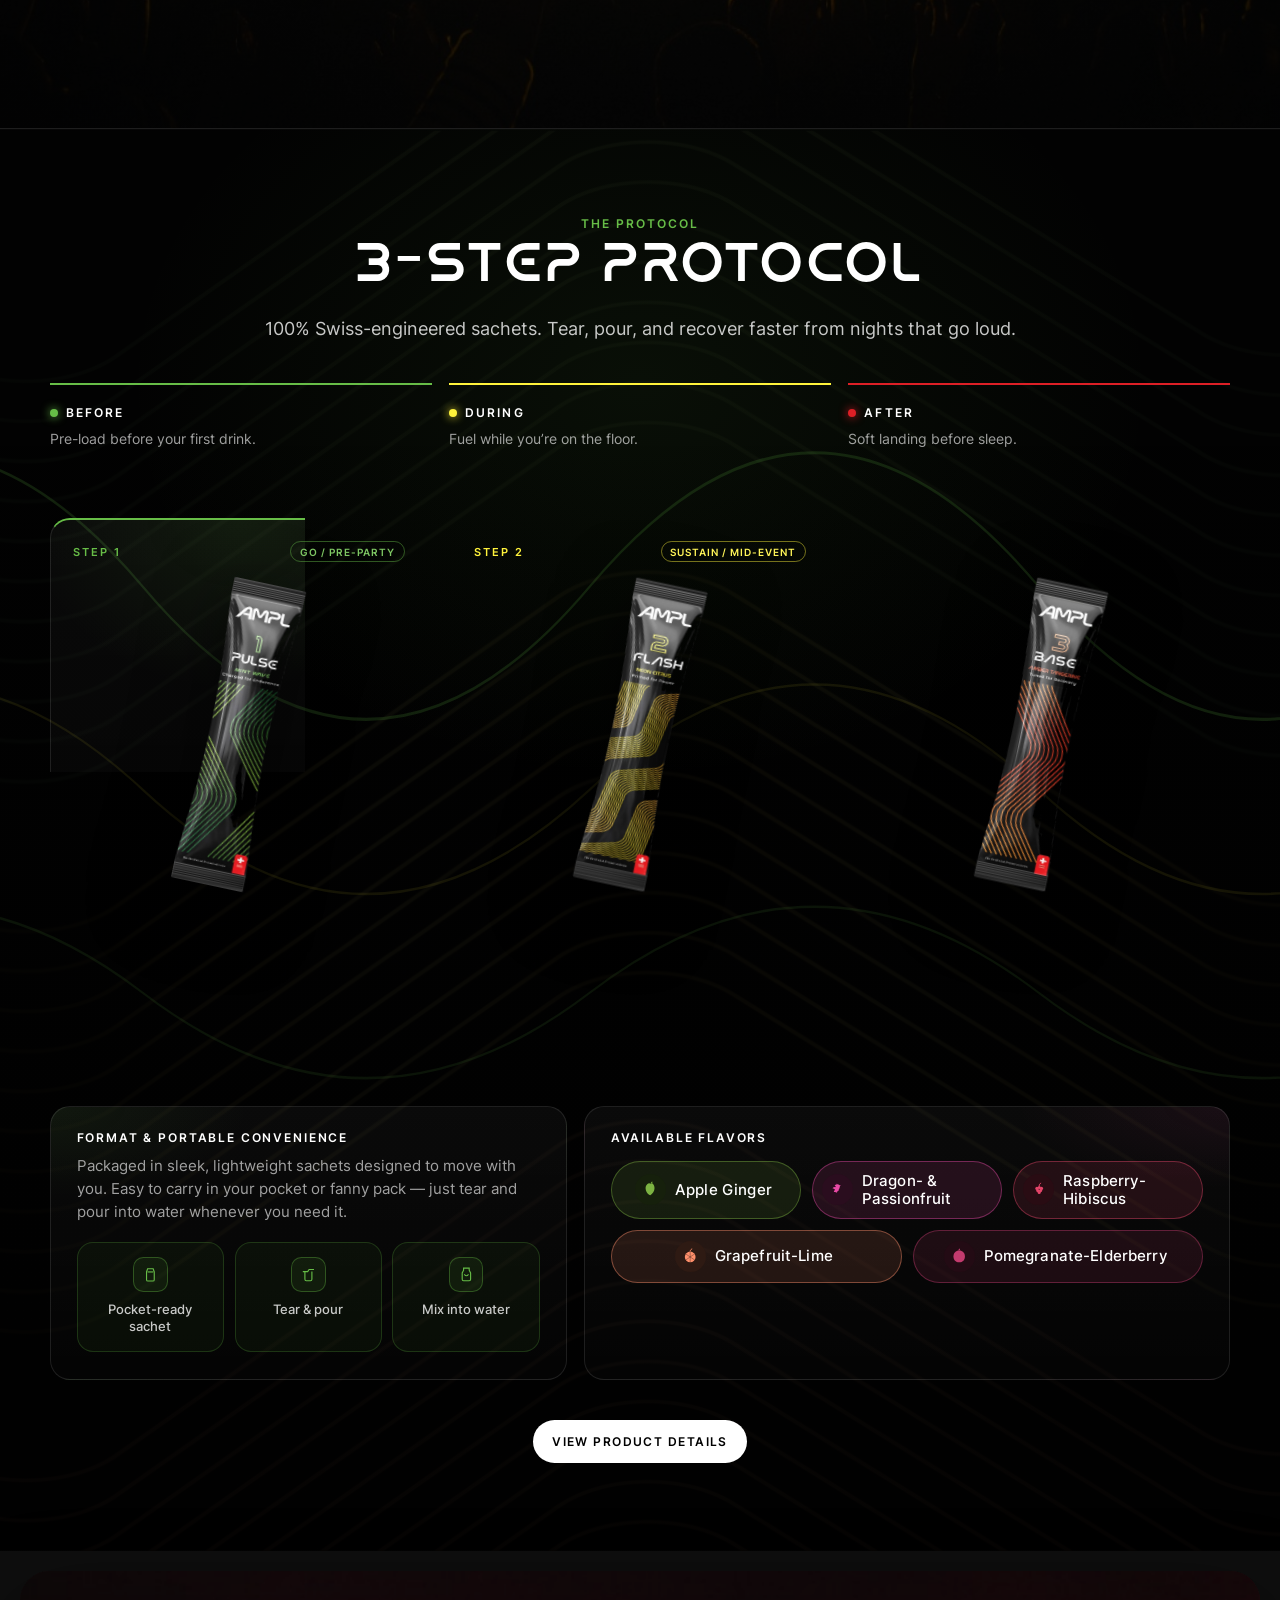
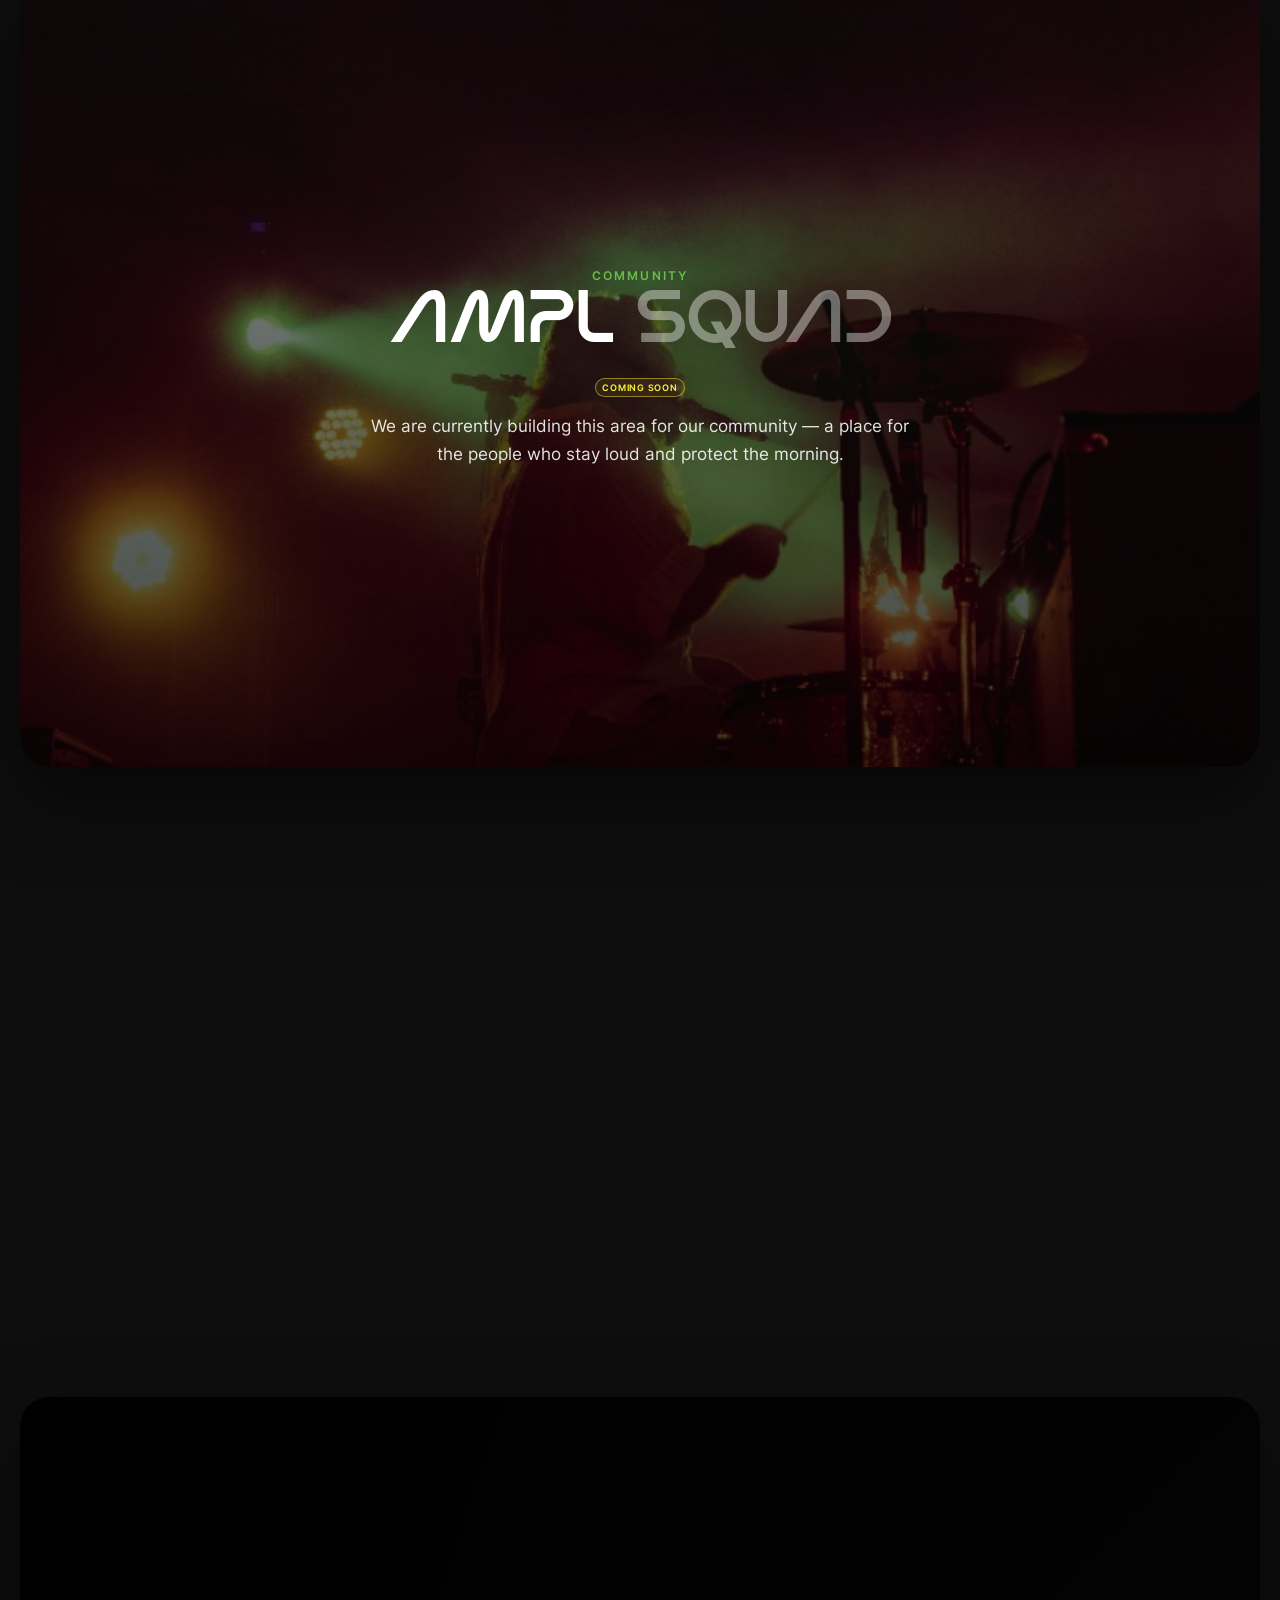
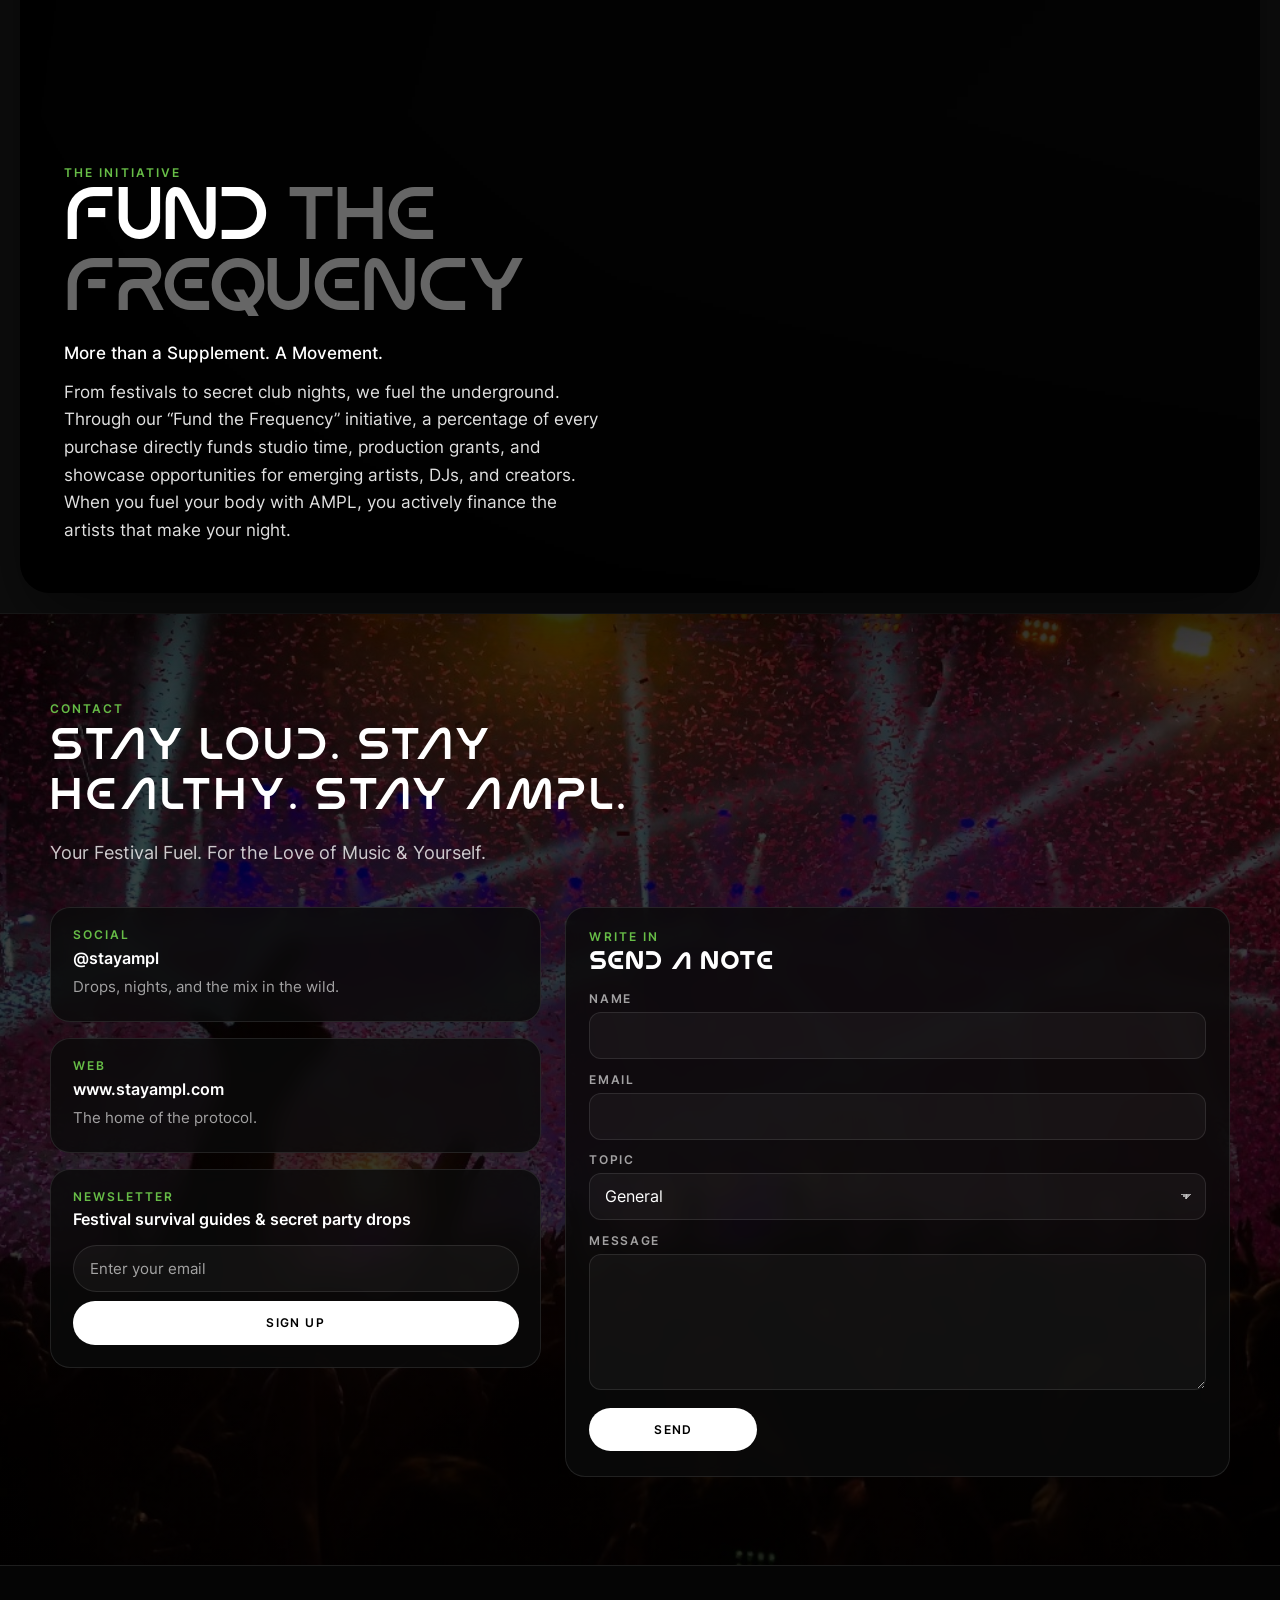
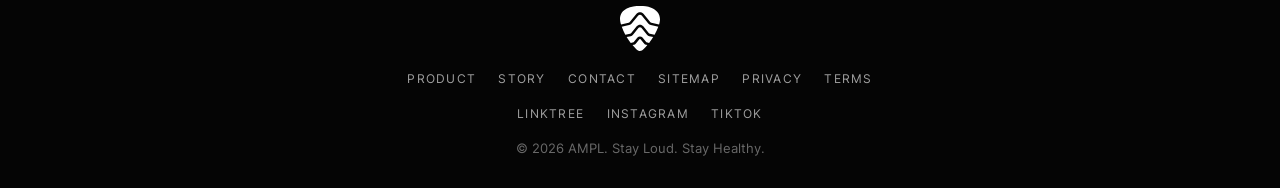
==== commit 1c5baddc: "Match product variants section to the homepage protocol background. Co-authored-by: Cursor <cursorag" ====
--- a/index.html
+++ b/index.html
@@ -31,7 +31,7 @@
     <meta name="twitter:image" content="https://stayampl.com/images/bg-festival-crowd.jpg" />
     <link rel="icon" href="images/logomark-white.svg" type="image/svg+xml" />
     <link rel="apple-touch-icon" href="images/logomark-white.svg" />
-    <link rel="stylesheet" href="css/style.css?v=flavors-mobile-2col" />
+    <link rel="stylesheet" href="css/style.css?v=variants-protocol-bg" />
     <script type="application/ld+json">
 {
   "@context": "https://schema.org",
@@ -610,6 +610,6 @@
       </div>
     </footer>
 
-    <script src="js/main.js?v=flavors-mobile-2col" defer></script>
+    <script src="js/main.js?v=variants-protocol-bg" defer></script>
   </body>
 </html>
--- a/css/style.css
+++ b/css/style.css
@@ -910,7 +910,8 @@
   margin-bottom: 0.2rem;
 }
 
-.products {
+.products,
+.variants {
   position: relative;
   isolation: isolate;
   overflow: hidden;
@@ -918,7 +919,8 @@
   background: #050505;
 }
 
-.products::before {
+.products::before,
+.variants::before {
   content: "";
   position: absolute;
   inset: 0;
@@ -930,7 +932,8 @@
   filter: saturate(0.75) brightness(0.55);
 }
 
-.products::after {
+.products::after,
+.variants::after {
   content: "";
   position: absolute;
   inset: 0;
@@ -943,7 +946,8 @@
     linear-gradient(180deg, rgba(0, 0, 0, 0.58) 0%, rgba(0, 0, 0, 0.78) 100%);
 }
 
-.products > .section-inner {
+.products > .section-inner,
+.variants > .section-inner {
   position: relative;
   z-index: 1;
 }
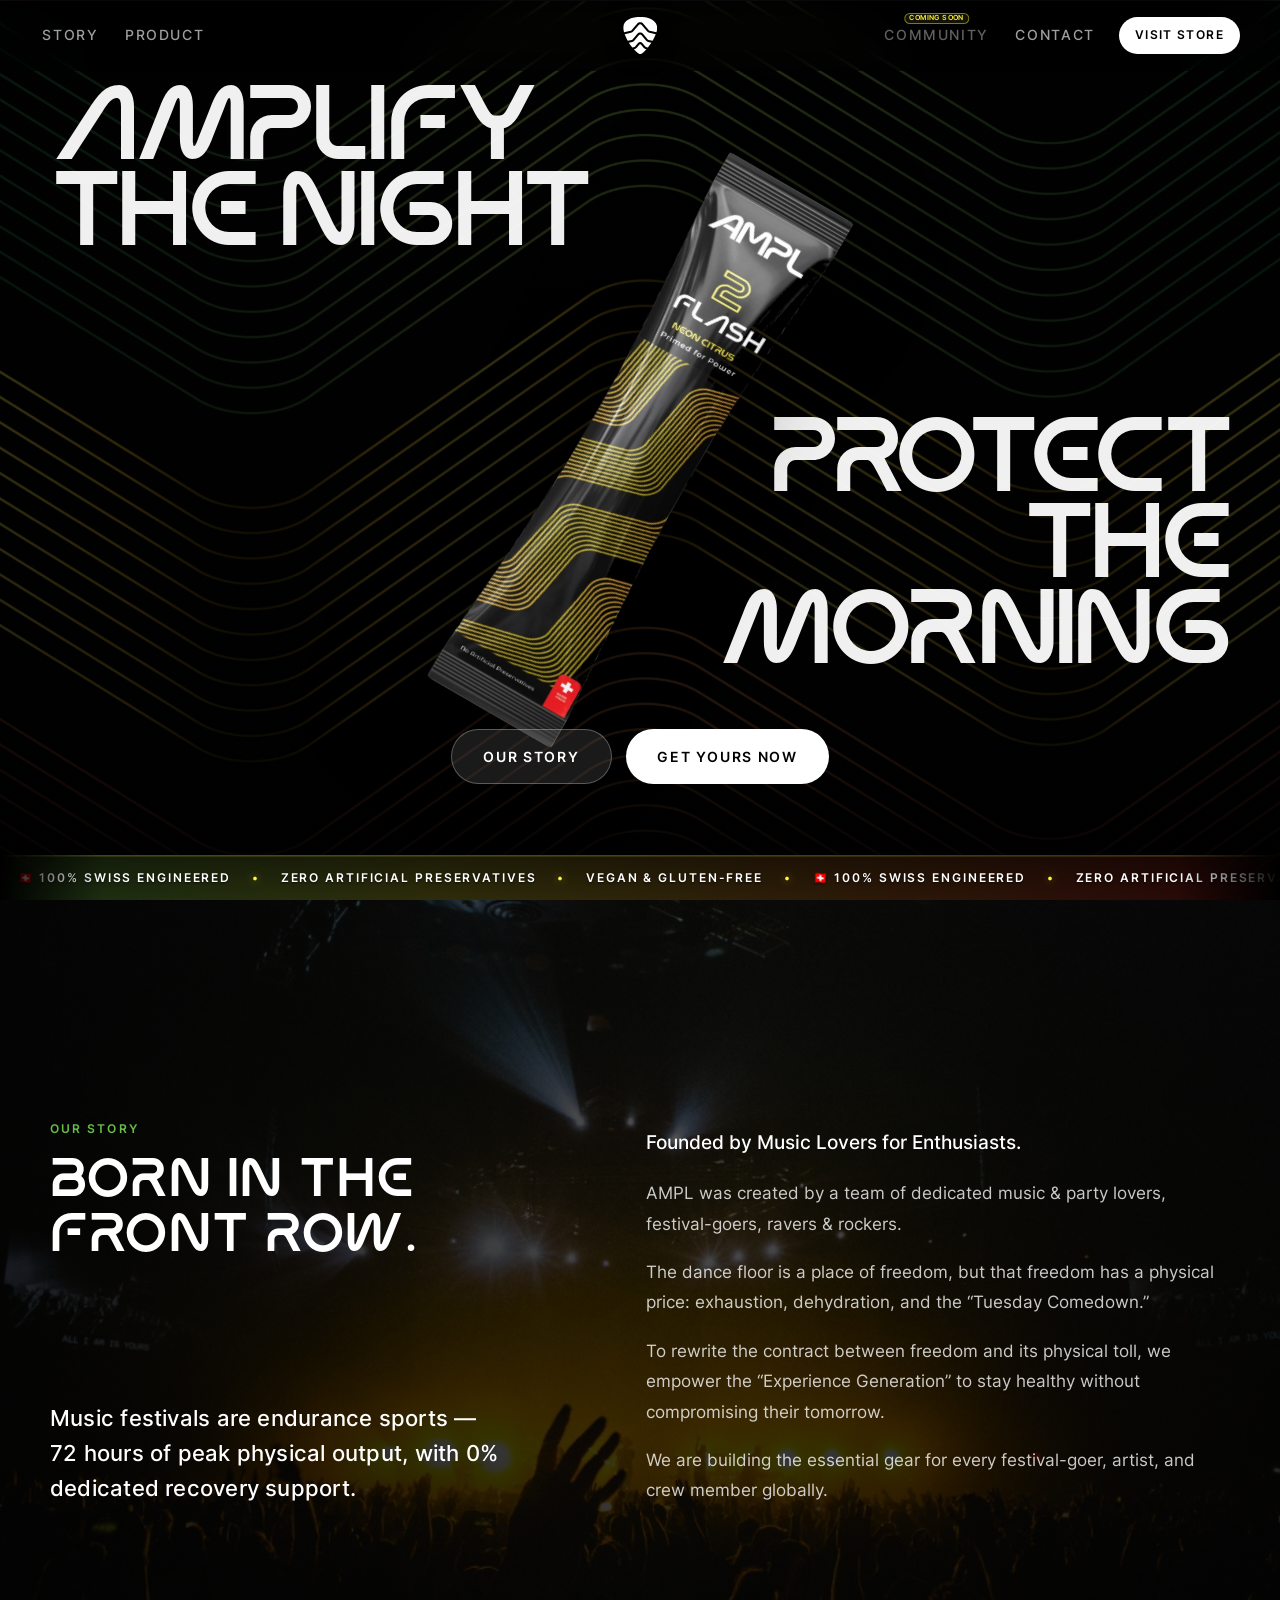
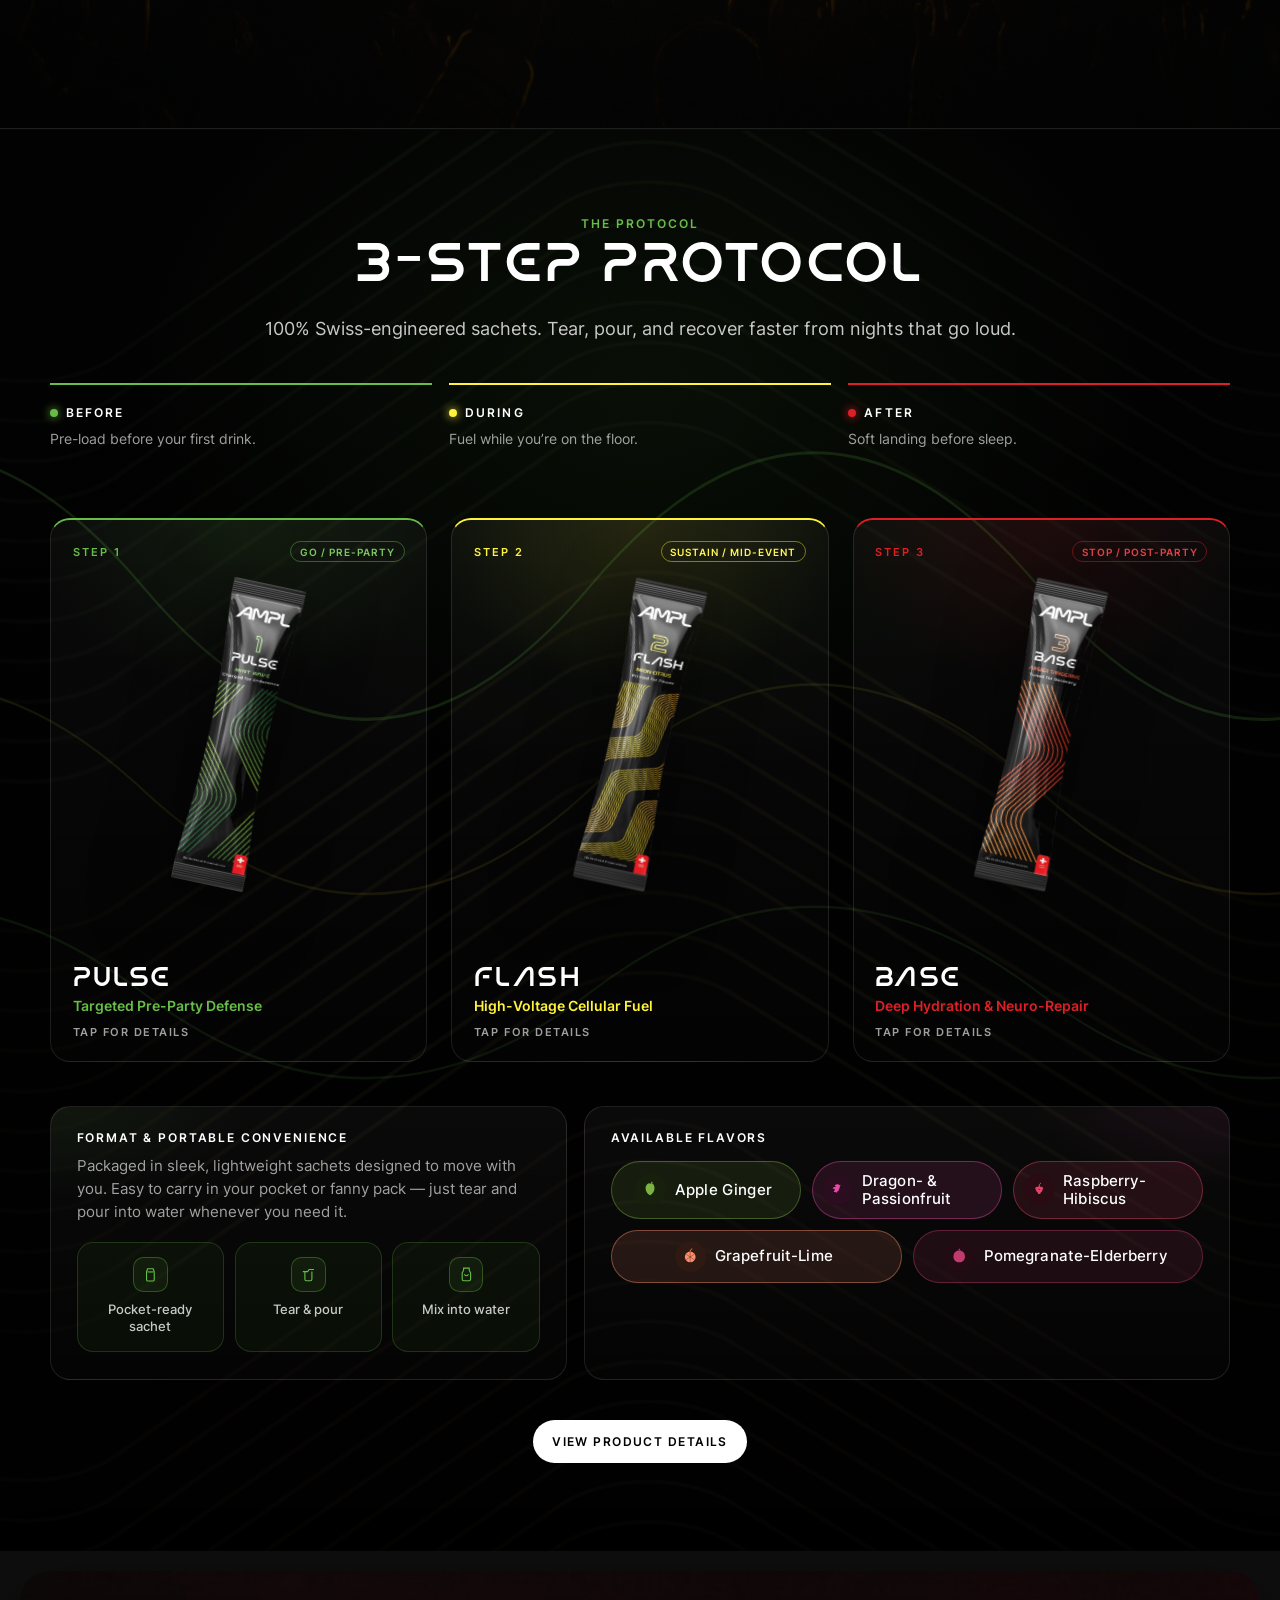
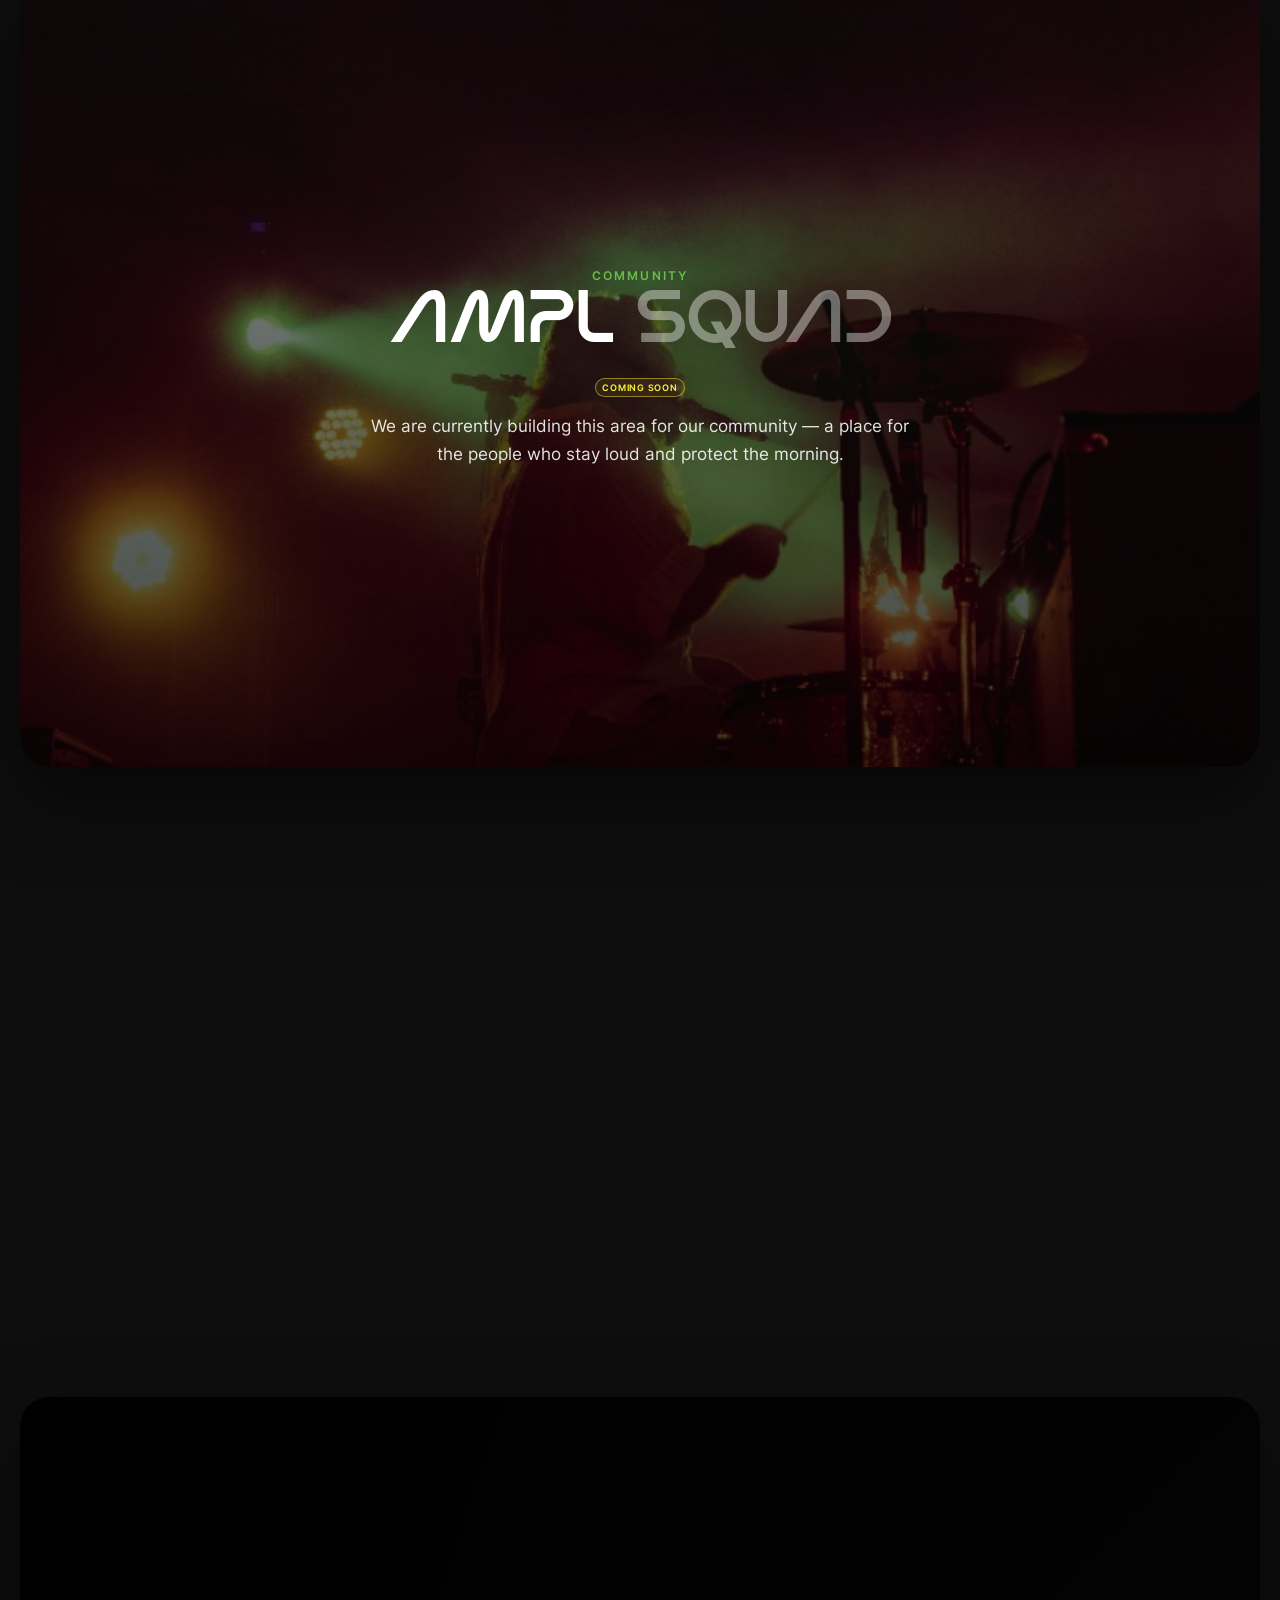
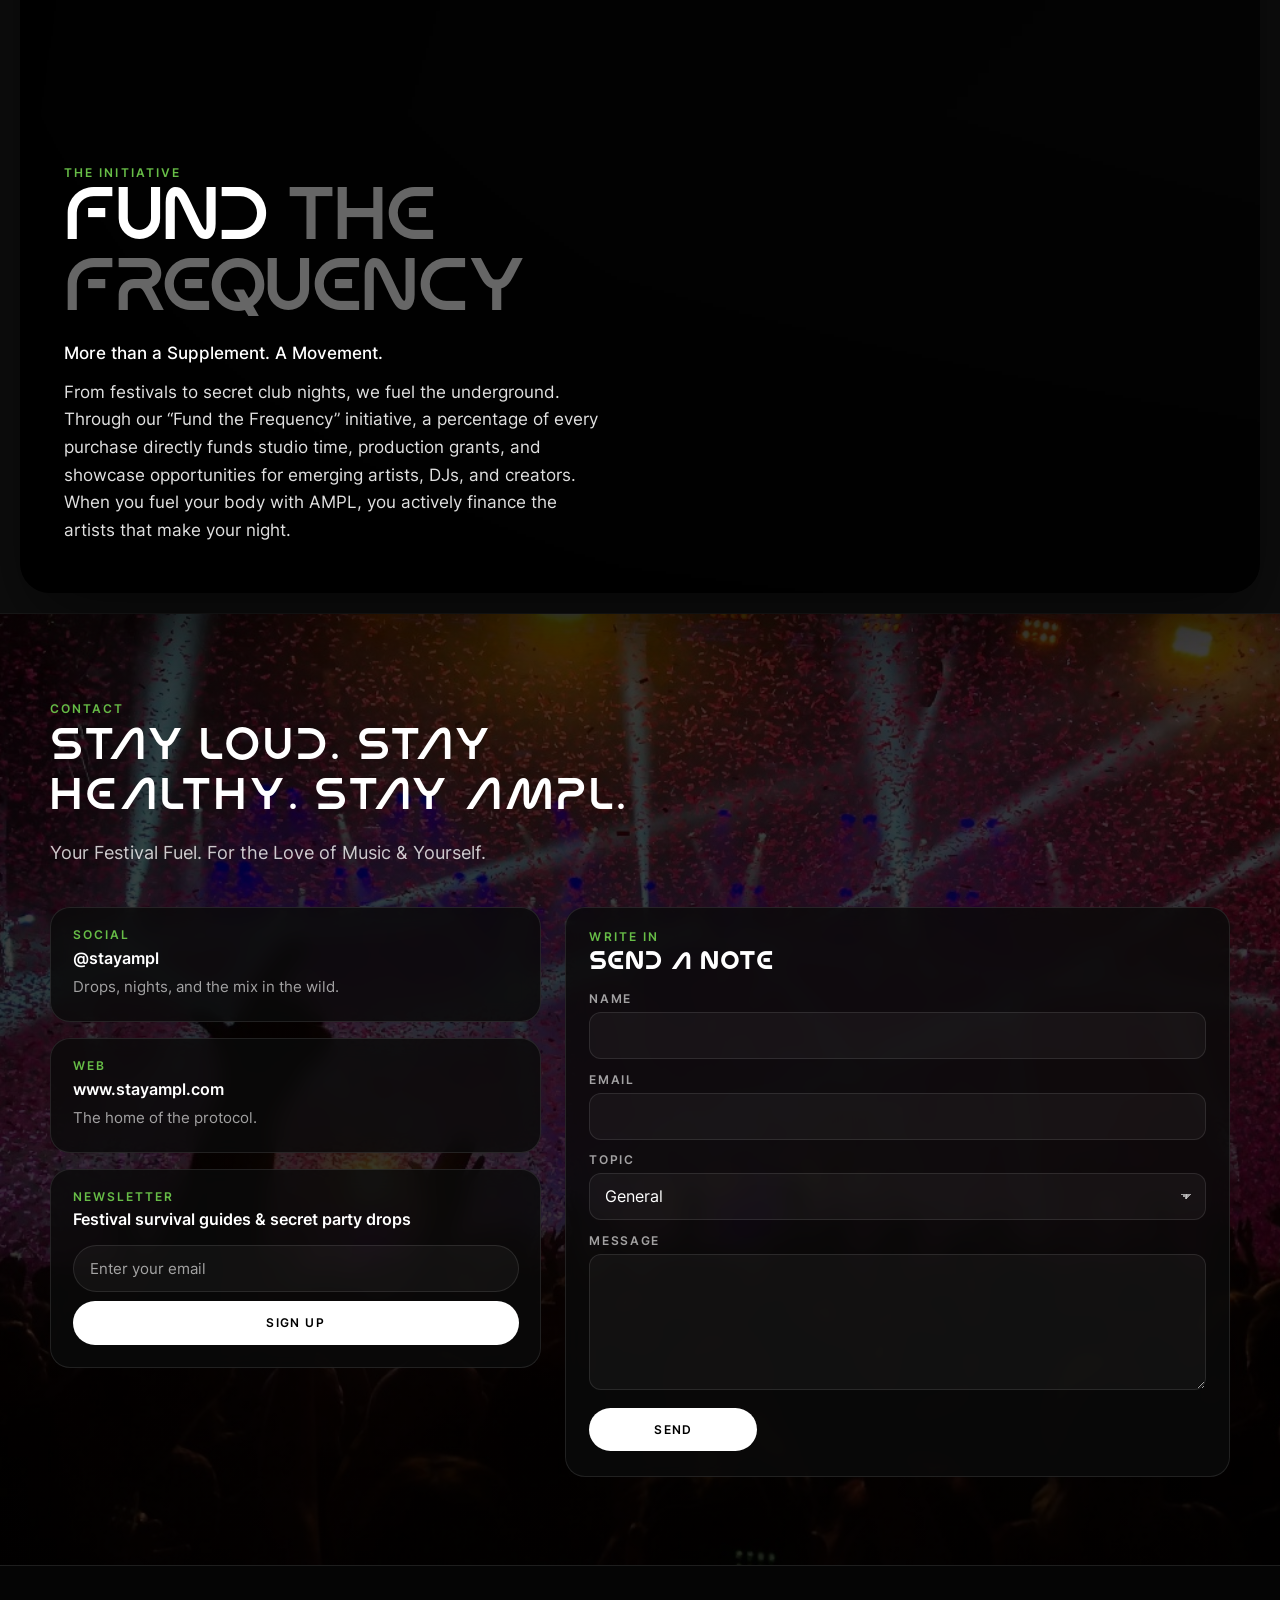
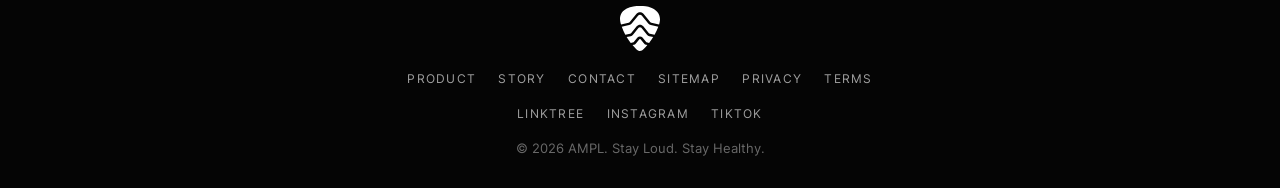
==== commit 2ff110f0: "Add festival crowd background to the product page CTA. Co-authored-by: Cursor <cursoragent@cursor.co" ====
--- a/index.html
+++ b/index.html
@@ -31,7 +31,7 @@
     <meta name="twitter:image" content="https://stayampl.com/images/bg-festival-crowd.jpg" />
     <link rel="icon" href="images/logomark-white.svg" type="image/svg+xml" />
     <link rel="apple-touch-icon" href="images/logomark-white.svg" />
-    <link rel="stylesheet" href="css/style.css?v=variants-protocol-bg" />
+    <link rel="stylesheet" href="css/style.css?v=cta-crowd-bg" />
     <script type="application/ld+json">
 {
   "@context": "https://schema.org",
@@ -610,6 +610,6 @@
       </div>
     </footer>
 
-    <script src="js/main.js?v=variants-protocol-bg" defer></script>
+    <script src="js/main.js?v=cta-crowd-bg" defer></script>
   </body>
 </html>
--- a/css/style.css
+++ b/css/style.css
@@ -1526,14 +1526,41 @@
 }
 
 .cta {
+  position: relative;
+  isolation: isolate;
+  overflow: hidden;
   text-align: center;
   border-top: 1px solid var(--line);
   margin-top: 1.5rem;
   padding-top: 7rem;
   padding-bottom: 6rem;
+  background: #050505;
+}
+
+.cta::before {
+  content: "";
+  position: absolute;
+  inset: 0;
+  z-index: -2;
+  background-image: url("../images/bg-cta-crowd.jpg");
+  background-size: cover;
+  background-position: center 40%;
+}
+
+.cta::after {
+  content: "";
+  position: absolute;
+  inset: 0;
+  z-index: -1;
+  pointer-events: none;
+  background:
+    radial-gradient(ellipse 70% 55% at 50% 45%, rgba(0, 0, 0, 0.35), transparent 70%),
+    linear-gradient(180deg, rgba(0, 0, 0, 0.62) 0%, rgba(0, 0, 0, 0.72) 55%, rgba(0, 0, 0, 0.82) 100%);
 }
 
 .cta-inner {
+  position: relative;
+  z-index: 1;
   max-width: min(60rem, 100%);
   text-align: center;
 }
